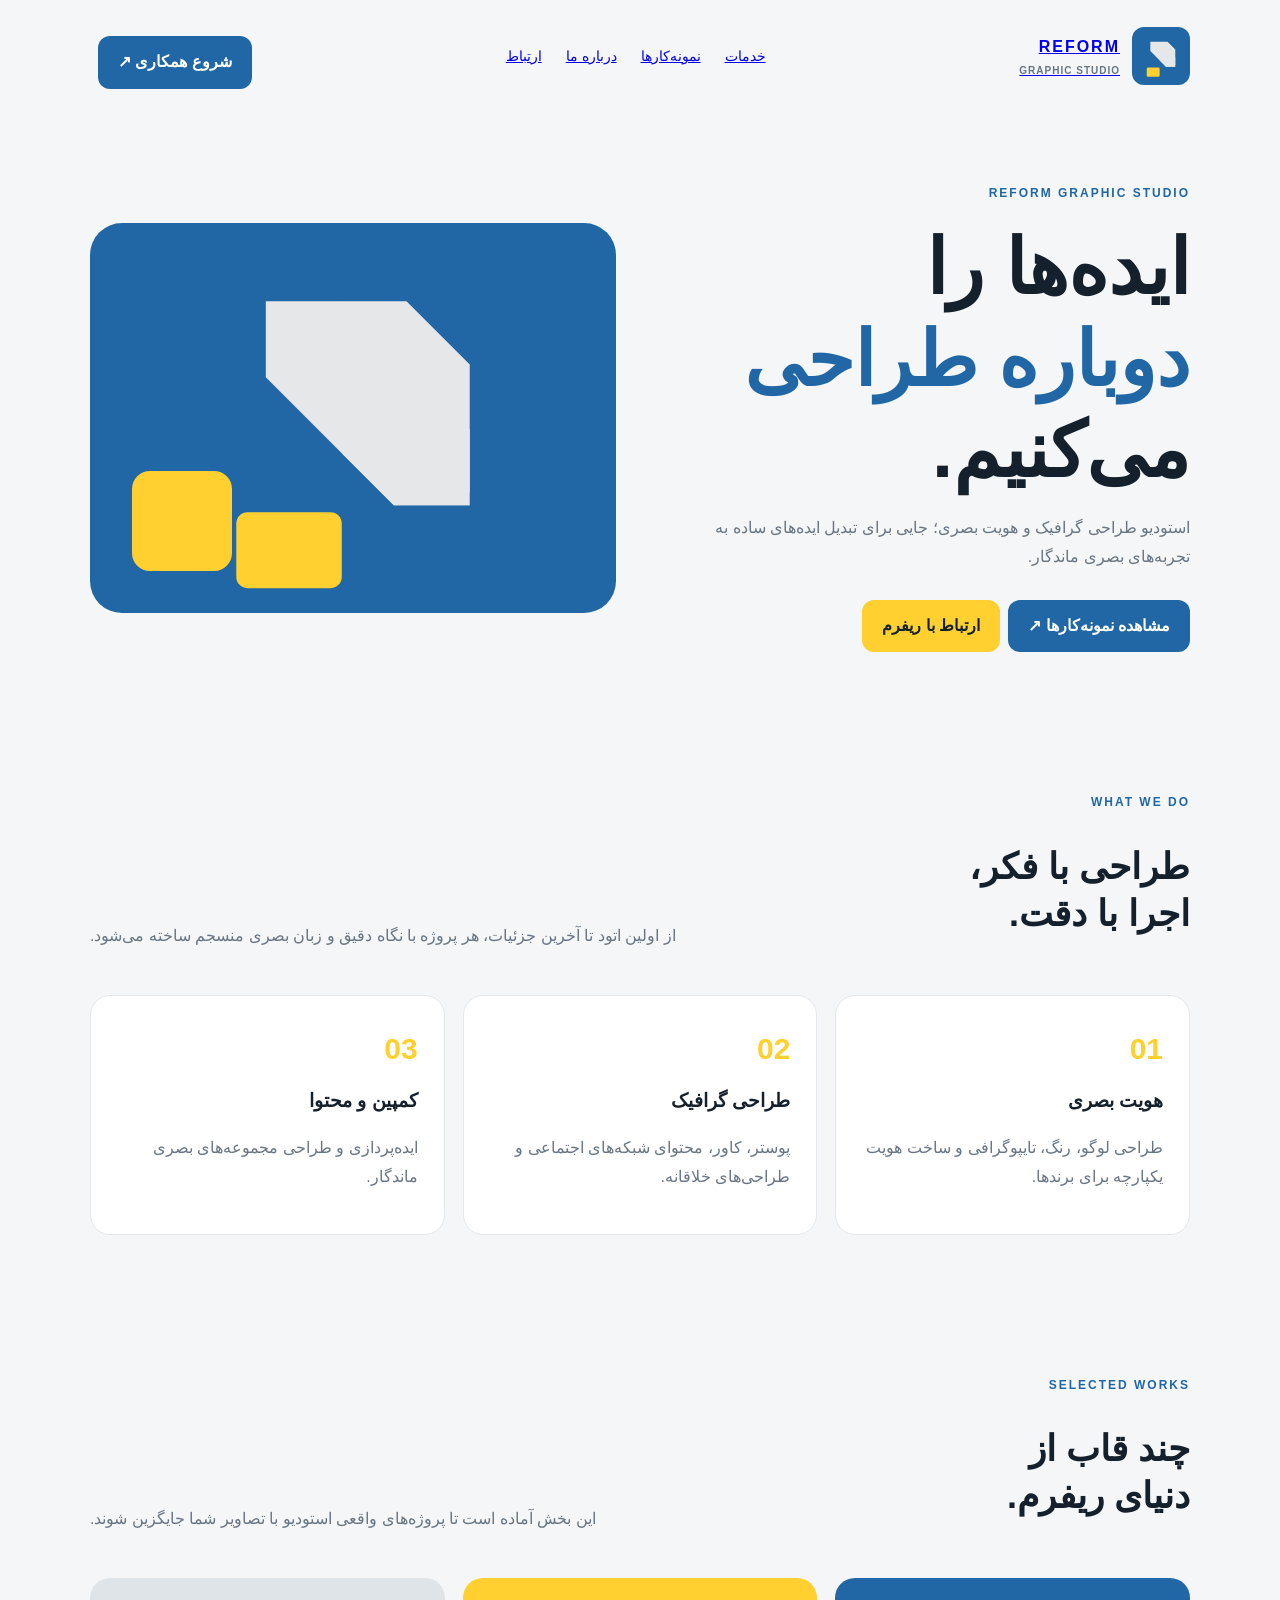
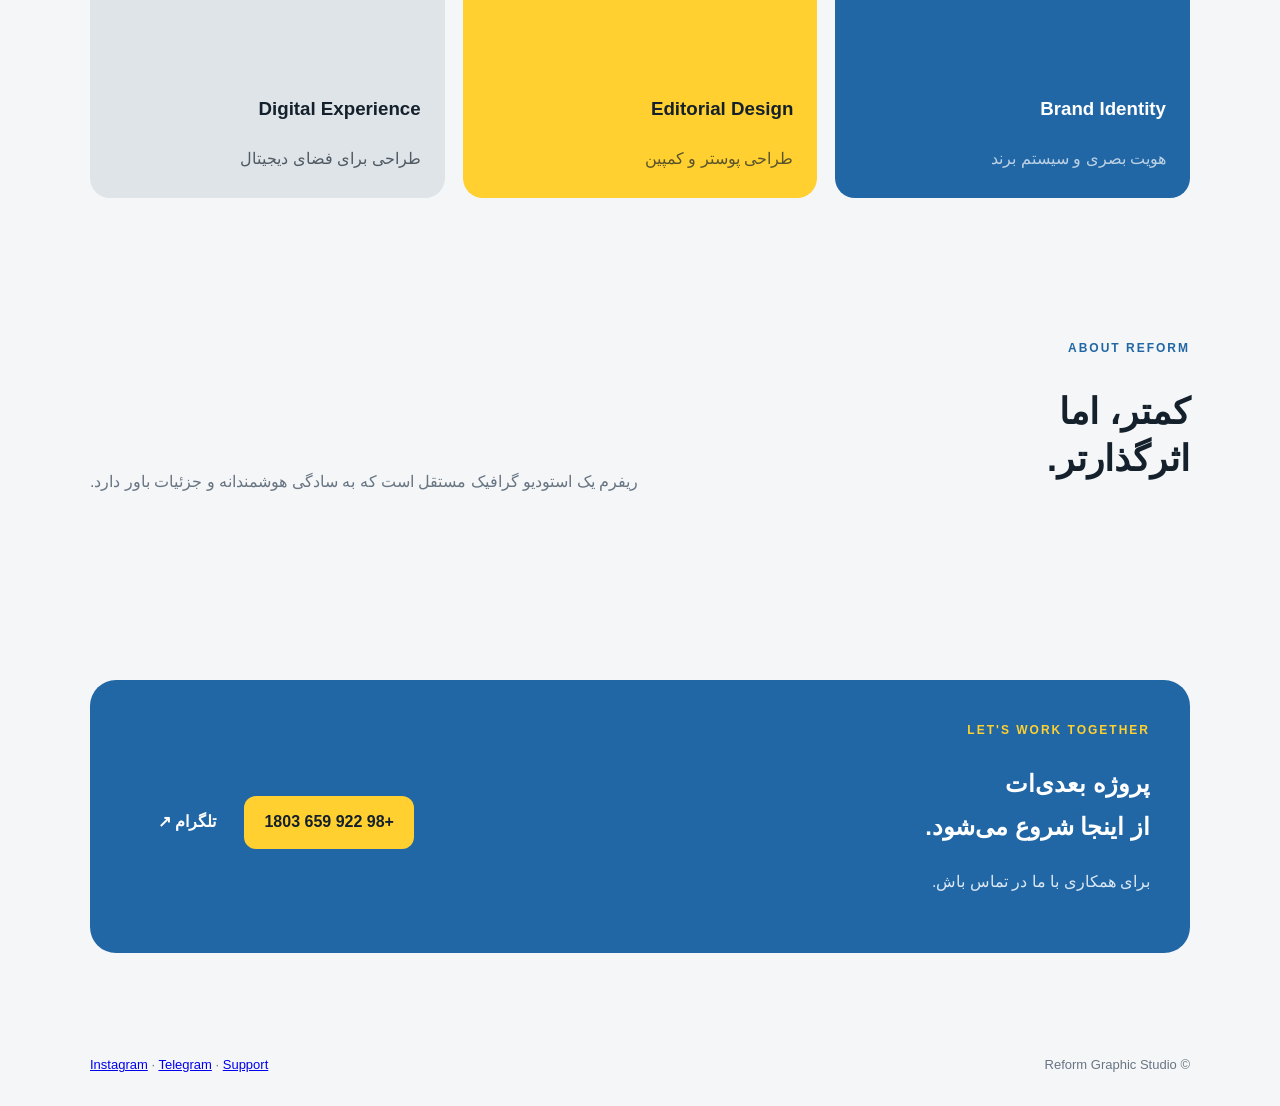
==== index.html @ 77df4b6a "Use actual Reform logo throughout site" ====
<!doctype html><html lang="fa" dir="rtl"><head><meta charset="UTF-8"><meta name="viewport" content="width=device-width,initial-scale=1"><title>Reform Graphic Studio</title><style>:root{--blue:#2167a6;--yellow:#ffd02f;--ink:#14202b;--muted:#687583;--paper:#f5f6f7}*{box-sizing:border-box}html{scroll-behavior:smooth}body{margin:0;font-family:Arial,sans-serif;background:var(--paper);color:var(--ink);line-height:1.8}.wrap{width:min(1100px,calc(100% - 32px));margin:auto}.nav{display:flex;justify-content:space-between;align-items:center;padding:24px 0}.brand{display:flex;align-items:center;gap:12px;font-weight:800;letter-spacing:2px}.brand img{width:58px;height:58px;background:var(--blue);border-radius:12px;padding:7px}.brand small{display:block;font-size:10px;color:var(--muted);letter-spacing:1px}.links{display:flex;gap:24px;color:var(--muted);font-size:14px}.hero{display:grid;grid-template-columns:1fr 1fr;gap:48px;align-items:center;padding:70px 0}.eyebrow{color:var(--blue);font-size:12px;font-weight:bold;letter-spacing:2px}.hero h1{font-size:clamp(40px,6vw,76px);line-height:1.2;margin:18px 0}.hero h1 span{color:var(--blue)}p{color:var(--muted)}.btn{display:inline-block;background:var(--blue);color:#fff;padding:12px 20px;border-radius:12px;margin:12px 0 0 8px;text-decoration:none;font-weight:bold}.btn.yellow{background:var(--yellow);color:var(--ink)}.art{min-height:390px;background:var(--blue);border-radius:32px;display:grid;place-items:center;position:relative;overflow:hidden}.art img{width:78%;max-width:360px}.square{position:absolute;bottom:42px;left:42px;width:100px;height:100px;background:var(--yellow);border-radius:18px}.section{padding:70px 0}.head{display:flex;justify-content:space-between;gap:30px;align-items:end;margin-bottom:28px}.head h2{font-size:36px;line-height:1.3}.grid{display:grid;grid-template-columns:repeat(3,1fr);gap:18px}.card{background:#fff;border:1px solid #e4e8ec;border-radius:20px;padding:26px}.number{font-size:30px;color:var(--yellow);font-weight:bold}.card h3{margin:8px 0}.work{height:220px;border-radius:20px;padding:24px;display:flex;flex-direction:column;justify-content:end;background:var(--blue);color:#fff}.work:nth-child(2){background:var(--yellow);color:var(--ink)}.work:nth-child(3){background:#dfe4e8;color:var(--ink)}.work p{margin:0;color:inherit;opacity:.7}.contact{background:var(--blue);color:#fff;border-radius:26px;padding:40px;display:flex;justify-content:space-between;gap:25px;align-items:center}.contact p{color:#dbe8f4}.contact .eyebrow{color:var(--yellow)}footer{display:flex;justify-content:space-between;padding:30px 0;color:var(--muted);font-size:13px}@media(max-width:760px){.links{display:none}.hero{grid-template-columns:1fr;padding:35px 0 55px}.art{min-height:290px}.grid{grid-template-columns:1fr}.head,.contact,footer{display:block}.contact .btn{margin-top:18px}.section{padding:45px 0}}</style></head><body><header class="wrap"><nav class="nav"><a class="brand" href="#top"><img src="logo.svg" alt="لوگوی ریفرم"><span>REFORM<small>GRAPHIC STUDIO</small></span></a><div class="links"><a href="#services">خدمات</a><a href="#work">نمونه‌کارها</a><a href="#about">درباره ما</a><a href="#contact">ارتباط</a></div><a class="btn" href="#contact">شروع همکاری ↗</a></nav></header><main id="top"><section class="wrap hero"><div><div class="eyebrow">REFORM GRAPHIC STUDIO</div><h1>ایده‌ها را<br><span>دوباره طراحی</span><br>می‌کنیم.</h1><p>استودیو طراحی گرافیک و هویت بصری؛ جایی برای تبدیل ایده‌های ساده به تجربه‌های بصری ماندگار.</p><a class="btn" href="#work">مشاهده نمونه‌کارها ↗</a><a class="btn yellow" href="#contact">ارتباط با ریفرم</a></div><div class="art"><img src="logo.svg" alt="لوگوی اصلی Reform Graphic Studio"><div class="square"></div></div></section><section class="wrap section" id="services"><div class="head"><div><div class="eyebrow">WHAT WE DO</div><h2>طراحی با فکر،<br>اجرا با دقت.</h2></div><p>از اولین اتود تا آخرین جزئیات، هر پروژه با نگاه دقیق و زبان بصری منسجم ساخته می‌شود.</p></div><div class="grid"><article class="card"><div class="number">01</div><h3>هویت بصری</h3><p>طراحی لوگو، رنگ، تایپوگرافی و ساخت هویت یکپارچه برای برندها.</p></article><article class="card"><div class="number">02</div><h3>طراحی گرافیک</h3><p>پوستر، کاور، محتوای شبکه‌های اجتماعی و طراحی‌های خلاقانه.</p></article><article class="card"><div class="number">03</div><h3>کمپین و محتوا</h3><p>ایده‌پردازی و طراحی مجموعه‌های بصری ماندگار.</p></article></div></section><section class="wrap section" id="work"><div class="head"><div><div class="eyebrow">SELECTED WORKS</div><h2>چند قاب از<br>دنیای ریفرم.</h2></div><p>این بخش آماده است تا پروژه‌های واقعی استودیو با تصاویر شما جایگزین شوند.</p></div><div class="grid"><article class="work"><h3>Brand Identity</h3><p>هویت بصری و سیستم برند</p></article><article class="work"><h3>Editorial Design</h3><p>طراحی پوستر و کمپین</p></article><article class="work"><h3>Digital Experience</h3><p>طراحی برای فضای دیجیتال</p></article></div></section><section class="wrap section" id="about"><div class="head"><div><div class="eyebrow">ABOUT REFORM</div><h2>کمتر، اما<br>اثرگذارتر.</h2></div><p>ریفرم یک استودیو گرافیک مستقل است که به سادگی هوشمندانه و جزئیات باور دارد.</p></div></section><section class="wrap section" id="contact"><div class="contact"><div><div class="eyebrow">LET'S WORK TOGETHER</div><h2>پروژه بعدی‌ات<br>از اینجا شروع می‌شود.</h2><p>برای همکاری با ما در تماس باش.</p></div><div><a class="btn yellow" href="tel:+989226591803">+98 922 659 1803</a><a class="btn" href="https://t.me/reformgraphic">تلگرام ↗</a></div></div></section></main><footer class="wrap"><span>© Reform Graphic Studio</span><span><a href="https://instagram.com/reformgraphic">Instagram</a> · <a href="https://t.me/reformgraphic">Telegram</a> · <a href="https://t.me/reformgraphic1">Support</a></span></footer></body></html>
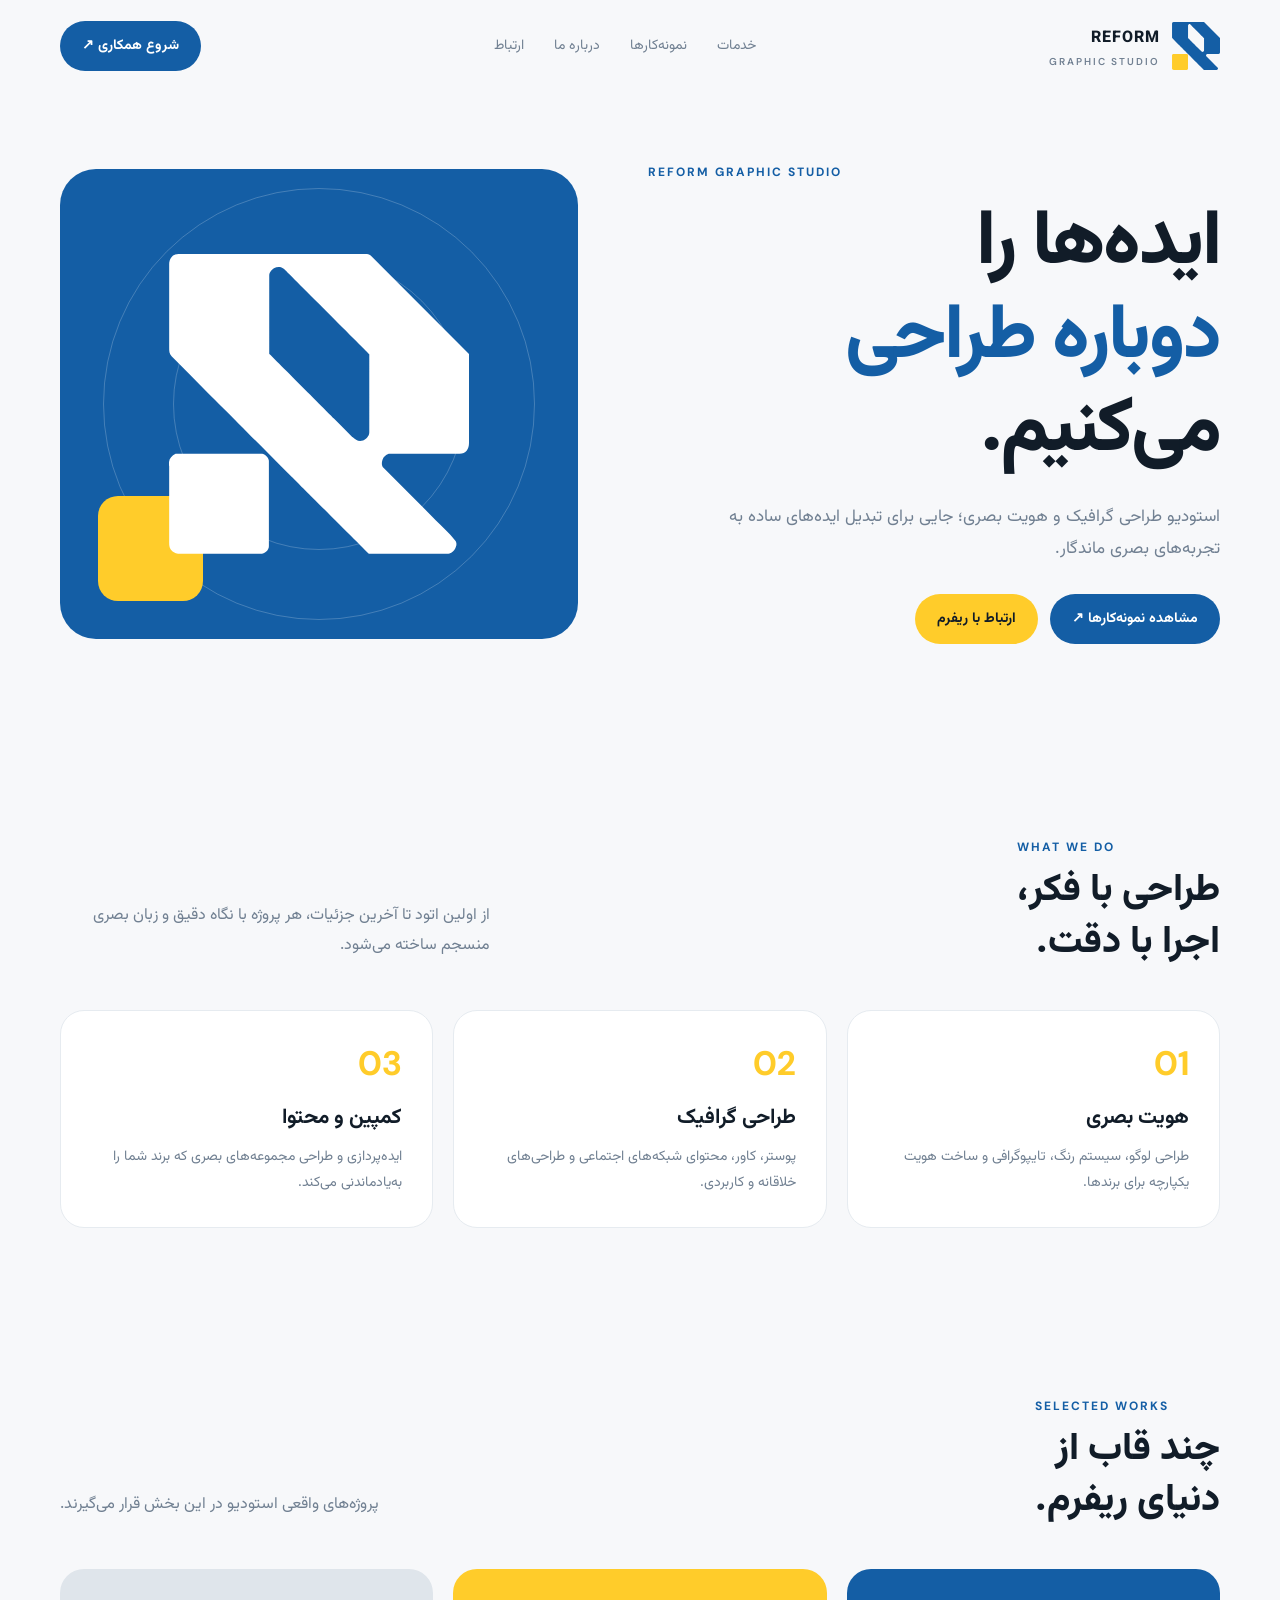
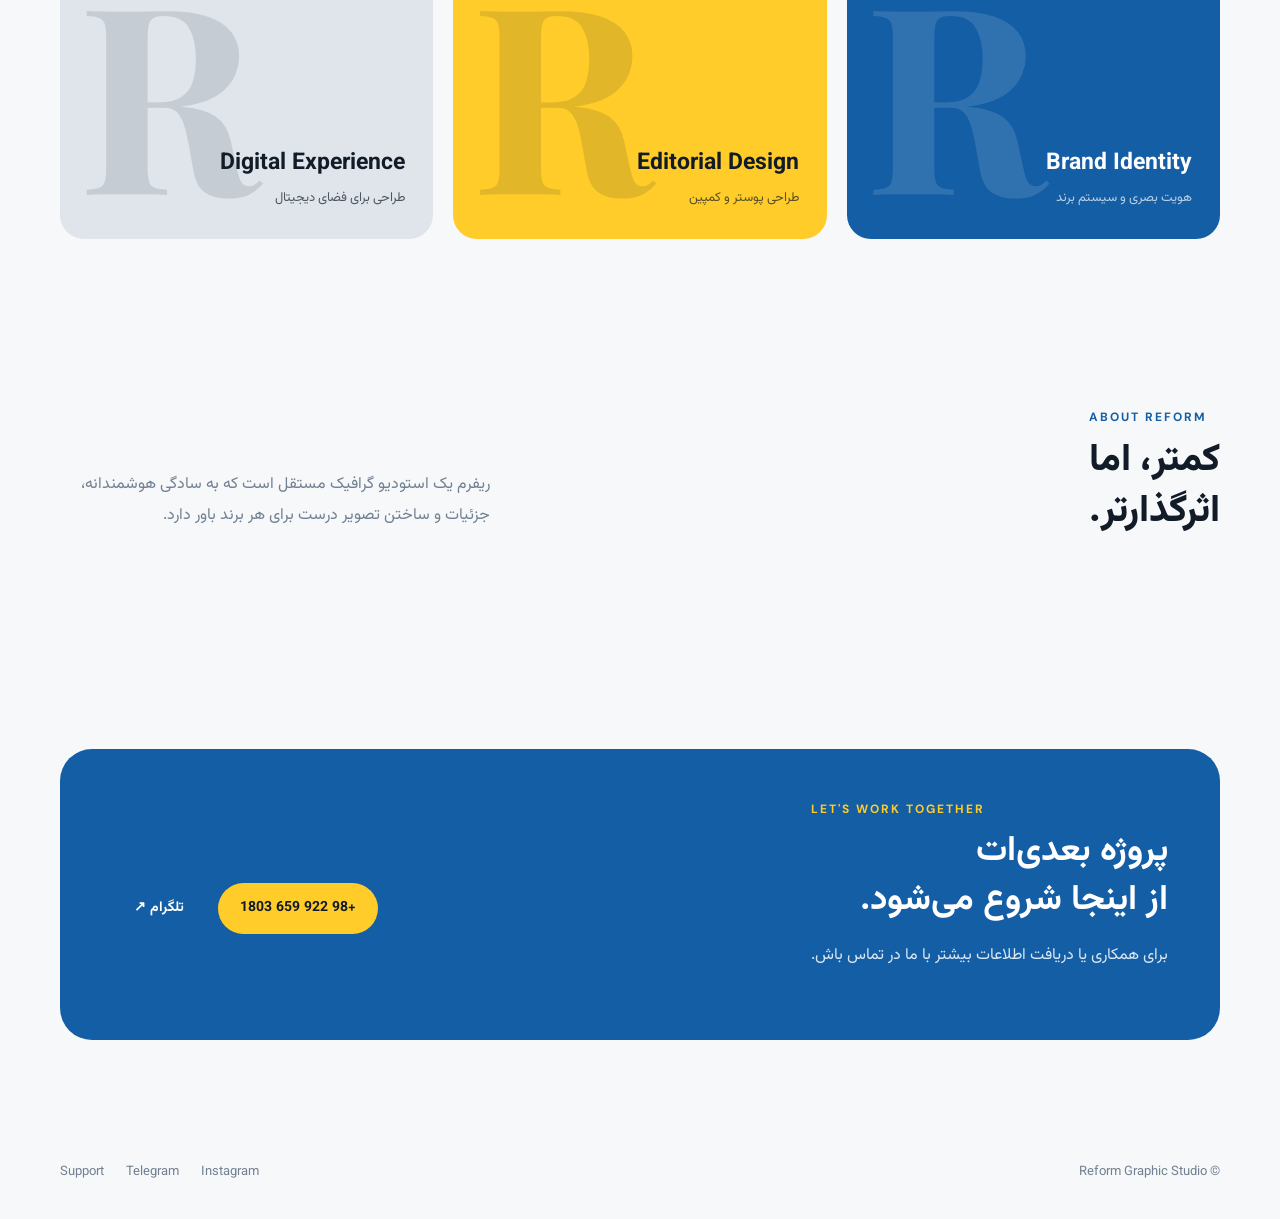
==== commit b7d47d89: "Refine Reform website design and typography" ====
--- a/index.html
+++ b/index.html
@@ -1 +1 @@
-<!doctype html><html lang="fa" dir="rtl"><head><meta charset="UTF-8"><meta name="viewport" content="width=device-width,initial-scale=1"><title>Reform Graphic Studio</title><style>:root{--blue:#2167a6;--yellow:#ffd02f;--ink:#14202b;--muted:#687583;--paper:#f5f6f7}*{box-sizing:border-box}html{scroll-behavior:smooth}body{margin:0;font-family:Arial,sans-serif;background:var(--paper);color:var(--ink);line-height:1.8}.wrap{width:min(1100px,calc(100% - 32px));margin:auto}.nav{display:flex;justify-content:space-between;align-items:center;padding:24px 0}.brand{display:flex;align-items:center;gap:12px;font-weight:800;letter-spacing:2px}.brand img{width:58px;height:58px;background:var(--blue);border-radius:12px;padding:7px}.brand small{display:block;font-size:10px;color:var(--muted);letter-spacing:1px}.links{display:flex;gap:24px;color:var(--muted);font-size:14px}.hero{display:grid;grid-template-columns:1fr 1fr;gap:48px;align-items:center;padding:70px 0}.eyebrow{color:var(--blue);font-size:12px;font-weight:bold;letter-spacing:2px}.hero h1{font-size:clamp(40px,6vw,76px);line-height:1.2;margin:18px 0}.hero h1 span{color:var(--blue)}p{color:var(--muted)}.btn{display:inline-block;background:var(--blue);color:#fff;padding:12px 20px;border-radius:12px;margin:12px 0 0 8px;text-decoration:none;font-weight:bold}.btn.yellow{background:var(--yellow);color:var(--ink)}.art{min-height:390px;background:var(--blue);border-radius:32px;display:grid;place-items:center;position:relative;overflow:hidden}.art img{width:78%;max-width:360px}.square{position:absolute;bottom:42px;left:42px;width:100px;height:100px;background:var(--yellow);border-radius:18px}.section{padding:70px 0}.head{display:flex;justify-content:space-between;gap:30px;align-items:end;margin-bottom:28px}.head h2{font-size:36px;line-height:1.3}.grid{display:grid;grid-template-columns:repeat(3,1fr);gap:18px}.card{background:#fff;border:1px solid #e4e8ec;border-radius:20px;padding:26px}.number{font-size:30px;color:var(--yellow);font-weight:bold}.card h3{margin:8px 0}.work{height:220px;border-radius:20px;padding:24px;display:flex;flex-direction:column;justify-content:end;background:var(--blue);color:#fff}.work:nth-child(2){background:var(--yellow);color:var(--ink)}.work:nth-child(3){background:#dfe4e8;color:var(--ink)}.work p{margin:0;color:inherit;opacity:.7}.contact{background:var(--blue);color:#fff;border-radius:26px;padding:40px;display:flex;justify-content:space-between;gap:25px;align-items:center}.contact p{color:#dbe8f4}.contact .eyebrow{color:var(--yellow)}footer{display:flex;justify-content:space-between;padding:30px 0;color:var(--muted);font-size:13px}@media(max-width:760px){.links{display:none}.hero{grid-template-columns:1fr;padding:35px 0 55px}.art{min-height:290px}.grid{grid-template-columns:1fr}.head,.contact,footer{display:block}.contact .btn{margin-top:18px}.section{padding:45px 0}}</style></head><body><header class="wrap"><nav class="nav"><a class="brand" href="#top"><img src="logo.svg" alt="لوگوی ریفرم"><span>REFORM<small>GRAPHIC STUDIO</small></span></a><div class="links"><a href="#services">خدمات</a><a href="#work">نمونه‌کارها</a><a href="#about">درباره ما</a><a href="#contact">ارتباط</a></div><a class="btn" href="#contact">شروع همکاری ↗</a></nav></header><main id="top"><section class="wrap hero"><div><div class="eyebrow">REFORM GRAPHIC STUDIO</div><h1>ایده‌ها را<br><span>دوباره طراحی</span><br>می‌کنیم.</h1><p>استودیو طراحی گرافیک و هویت بصری؛ جایی برای تبدیل ایده‌های ساده به تجربه‌های بصری ماندگار.</p><a class="btn" href="#work">مشاهده نمونه‌کارها ↗</a><a class="btn yellow" href="#contact">ارتباط با ریفرم</a></div><div class="art"><img src="logo.svg" alt="لوگوی اصلی Reform Graphic Studio"><div class="square"></div></div></section><section class="wrap section" id="services"><div class="head"><div><div class="eyebrow">WHAT WE DO</div><h2>طراحی با فکر،<br>اجرا با دقت.</h2></div><p>از اولین اتود تا آخرین جزئیات، هر پروژه با نگاه دقیق و زبان بصری منسجم ساخته می‌شود.</p></div><div class="grid"><article class="card"><div class="number">01</div><h3>هویت بصری</h3><p>طراحی لوگو، رنگ، تایپوگرافی و ساخت هویت یکپارچه برای برندها.</p></article><article class="card"><div class="number">02</div><h3>طراحی گرافیک</h3><p>پوستر، کاور، محتوای شبکه‌های اجتماعی و طراحی‌های خلاقانه.</p></article><article class="card"><div class="number">03</div><h3>کمپین و محتوا</h3><p>ایده‌پردازی و طراحی مجموعه‌های بصری ماندگار.</p></article></div></section><section class="wrap section" id="work"><div class="head"><div><div class="eyebrow">SELECTED WORKS</div><h2>چند قاب از<br>دنیای ریفرم.</h2></div><p>این بخش آماده است تا پروژه‌های واقعی استودیو با تصاویر شما جایگزین شوند.</p></div><div class="grid"><article class="work"><h3>Brand Identity</h3><p>هویت بصری و سیستم برند</p></article><article class="work"><h3>Editorial Design</h3><p>طراحی پوستر و کمپین</p></article><article class="work"><h3>Digital Experience</h3><p>طراحی برای فضای دیجیتال</p></article></div></section><section class="wrap section" id="about"><div class="head"><div><div class="eyebrow">ABOUT REFORM</div><h2>کمتر، اما<br>اثرگذارتر.</h2></div><p>ریفرم یک استودیو گرافیک مستقل است که به سادگی هوشمندانه و جزئیات باور دارد.</p></div></section><section class="wrap section" id="contact"><div class="contact"><div><div class="eyebrow">LET'S WORK TOGETHER</div><h2>پروژه بعدی‌ات<br>از اینجا شروع می‌شود.</h2><p>برای همکاری با ما در تماس باش.</p></div><div><a class="btn yellow" href="tel:+989226591803">+98 922 659 1803</a><a class="btn" href="https://t.me/reformgraphic">تلگرام ↗</a></div></div></section></main><footer class="wrap"><span>© Reform Graphic Studio</span><span><a href="https://instagram.com/reformgraphic">Instagram</a> · <a href="https://t.me/reformgraphic">Telegram</a> · <a href="https://t.me/reformgraphic1">Support</a></span></footer></body></html>+<!doctype html><html lang="fa" dir="rtl"><head><meta charset="UTF-8"><meta name="viewport" content="width=device-width,initial-scale=1"><title>Reform Graphic Studio</title><meta name="description" content="Reform Graphic Studio — استودیو طراحی گرافیک و هویت بصری"><link rel="preconnect" href="https://fonts.googleapis.com"><link rel="preconnect" href="https://fonts.gstatic.com" crossorigin><link href="https://fonts.googleapis.com/css2?family=DM+Sans:wght@400;500;600;700&family=Playfair+Display:wght@500;600;700&family=Vazirmatn:wght@400;500;600;700;800&display=swap" rel="stylesheet"><style>:root{--blue:#145ea5;--yellow:#ffcc2a;--ink:#111c28;--muted:#718092;--paper:#f7f8fa;--line:#e6ebf0;--white:#fff}*{box-sizing:border-box}html{scroll-behavior:smooth}body{margin:0;background:var(--paper);color:var(--ink);font-family:Vazirmatn,Arial,sans-serif;line-height:1.9}a{text-decoration:none;color:inherit}.wrap{width:min(1160px,calc(100% - 40px));margin:auto}.nav{height:92px;display:flex;align-items:center;justify-content:space-between;gap:24px}.brand{display:flex;align-items:center;gap:12px;font-weight:800;letter-spacing:1px}.brand img{width:48px;height:48px}.brand small{display:block;font:600 10px 'DM Sans';letter-spacing:2px;color:var(--muted);direction:ltr}.links{display:flex;gap:30px;color:var(--muted);font-size:14px}.links a{transition:.2s}.links a:hover{color:var(--blue)}.btn{display:inline-flex;align-items:center;justify-content:center;gap:8px;background:var(--blue);color:#fff;border-radius:999px;padding:12px 22px;font-size:14px;font-weight:700;transition:transform .2s,box-shadow .2s}.btn:hover{transform:translateY(-3px);box-shadow:0 10px 25px #145ea526}.btn.yellow{background:var(--yellow);color:var(--ink)}.hero{display:grid;grid-template-columns:1.05fr .95fr;gap:70px;align-items:center;padding:72px 0 110px}.eyebrow{font:700 12px 'DM Sans';letter-spacing:2px;color:var(--blue);direction:ltr}.hero h1{font-size:clamp(42px,6vw,78px);line-height:1.22;letter-spacing:-2px;margin:18px 0 22px;font-weight:800}.hero h1 span{color:var(--blue)}.hero p{font-size:17px;color:var(--muted);max-width:510px}.actions{display:flex;gap:12px;flex-wrap:wrap;margin-top:28px}.art{min-height:470px;background:var(--blue);border-radius:36px;position:relative;display:grid;place-items:center;overflow:hidden}.art:before,.art:after{content:"";position:absolute;border:1px solid #ffffff35;border-radius:50%;width:430px;height:430px}.art:after{width:290px;height:290px}.art img{width:65%;max-width:300px;z-index:1;filter:brightness(0) invert(1)}.square{position:absolute;bottom:38px;left:38px;width:105px;height:105px;background:var(--yellow);border-radius:20px}.section{padding:85px 0}.head{display:flex;align-items:end;justify-content:space-between;gap:35px;margin-bottom:32px}.head h2{font-size:38px;line-height:1.35;margin:10px 0;font-weight:800}.head p{color:var(--muted);max-width:430px}.grid{display:grid;grid-template-columns:repeat(3,1fr);gap:20px}.card{background:var(--white);border:1px solid var(--line);border-radius:24px;padding:30px;transition:transform .2s,box-shadow .2s}.card:hover{transform:translateY(-5px);box-shadow:0 16px 35px #14202b0c}.number{font:700 34px 'DM Sans';color:var(--yellow)}.card h3{font-size:21px;margin:12px 0 6px}.card p{font-size:14px;color:var(--muted);margin:0}.work{height:270px;border-radius:24px;padding:28px;display:flex;flex-direction:column;justify-content:end;position:relative;overflow:hidden;background:var(--blue);color:#fff}.work:before{content:"R";position:absolute;top:-55px;left:18px;font:700 260px 'Playfair Display';opacity:.12}.work:nth-child(2){background:var(--yellow);color:var(--ink)}.work:nth-child(3){background:#dfe5eb;color:var(--ink)}.work h3,.work p{position:relative;margin:0}.work h3{font-size:23px}.work p{font-size:13px;opacity:.7}.contact{background:var(--blue);color:#fff;border-radius:32px;padding:52px;display:flex;align-items:center;justify-content:space-between;gap:30px}.contact h2{font-size:35px;line-height:1.4;margin:10px 0}.contact p{color:#dbe8f4}.contact .eyebrow{color:var(--yellow)}footer{padding:35px 0;display:flex;justify-content:space-between;gap:20px;color:var(--muted);font-size:13px}.social{display:flex;gap:22px} @media(max-width:800px){.wrap{width:calc(100% - 28px)}.nav{height:76px}.links{display:none}.hero{grid-template-columns:1fr;padding:40px 0 65px;gap:30px}.hero h1{letter-spacing:-1px}.art{min-height:310px}.head,.contact,footer{display:block}.head p{margin-top:18px}.grid{grid-template-columns:1fr}.section{padding:55px 0}.contact{padding:30px}.contact .actions{margin-top:24px}.social{margin-top:16px}}@media(prefers-reduced-motion:reduce){*{scroll-behavior:auto!important;transition:none!important}}</style></head><body><header class="wrap"><nav class="nav"><a class="brand" href="#top"><img src="logo.svg" alt="لوگوی ریفرم"><span>REFORM<small>GRAPHIC STUDIO</small></span></a><div class="links"><a href="#services">خدمات</a><a href="#work">نمونه‌کارها</a><a href="#about">درباره ما</a><a href="#contact">ارتباط</a></div><a class="btn" href="#contact">شروع همکاری ↗</a></nav></header><main id="top"><section class="wrap hero"><div><div class="eyebrow">REFORM GRAPHIC STUDIO</div><h1>ایده‌ها را<br><span>دوباره طراحی</span><br>می‌کنیم.</h1><p>استودیو طراحی گرافیک و هویت بصری؛ جایی برای تبدیل ایده‌های ساده به تجربه‌های بصری ماندگار.</p><div class="actions"><a class="btn" href="#work">مشاهده نمونه‌کارها ↗</a><a class="btn yellow" href="#contact">ارتباط با ریفرم</a></div></div><div class="art"><img src="logo.svg" alt="لوگوی اصلی ریفرم"><div class="square"></div></div></section><section class="wrap section" id="services"><div class="head"><div><div class="eyebrow">WHAT WE DO</div><h2>طراحی با فکر،<br>اجرا با دقت.</h2></div><p>از اولین اتود تا آخرین جزئیات، هر پروژه با نگاه دقیق و زبان بصری منسجم ساخته می‌شود.</p></div><div class="grid"><article class="card"><div class="number">01</div><h3>هویت بصری</h3><p>طراحی لوگو، سیستم رنگ، تایپوگرافی و ساخت هویت یکپارچه برای برندها.</p></article><article class="card"><div class="number">02</div><h3>طراحی گرافیک</h3><p>پوستر، کاور، محتوای شبکه‌های اجتماعی و طراحی‌های خلاقانه و کاربردی.</p></article><article class="card"><div class="number">03</div><h3>کمپین و محتوا</h3><p>ایده‌پردازی و طراحی مجموعه‌های بصری که برند شما را به‌یادماندنی می‌کند.</p></article></div></section><section class="wrap section" id="work"><div class="head"><div><div class="eyebrow">SELECTED WORKS</div><h2>چند قاب از<br>دنیای ریفرم.</h2></div><p>پروژه‌های واقعی استودیو در این بخش قرار می‌گیرند.</p></div><div class="grid"><article class="work"><h3>Brand Identity</h3><p>هویت بصری و سیستم برند</p></article><article class="work"><h3>Editorial Design</h3><p>طراحی پوستر و کمپین</p></article><article class="work"><h3>Digital Experience</h3><p>طراحی برای فضای دیجیتال</p></article></div></section><section class="wrap section" id="about"><div class="head"><div><div class="eyebrow">ABOUT REFORM</div><h2>کمتر، اما<br>اثرگذارتر.</h2></div><p>ریفرم یک استودیو گرافیک مستقل است که به سادگی هوشمندانه، جزئیات و ساختن تصویر درست برای هر برند باور دارد.</p></div></section><section class="wrap section" id="contact"><div class="contact"><div><div class="eyebrow">LET'S WORK TOGETHER</div><h2>پروژه بعدی‌ات<br>از اینجا شروع می‌شود.</h2><p>برای همکاری یا دریافت اطلاعات بیشتر با ما در تماس باش.</p></div><div class="actions"><a class="btn yellow" href="tel:+989226591803">+98 922 659 1803</a><a class="btn" href="https://t.me/reformgraphic" target="_blank" rel="noreferrer">تلگرام ↗</a></div></div></section></main><footer class="wrap"><span>© Reform Graphic Studio</span><div class="social"><a href="https://instagram.com/reformgraphic" target="_blank" rel="noreferrer">Instagram</a><a href="https://t.me/reformgraphic" target="_blank" rel="noreferrer">Telegram</a><a href="https://t.me/reformgraphic1" target="_blank" rel="noreferrer">Support</a></div></footer></body></html>
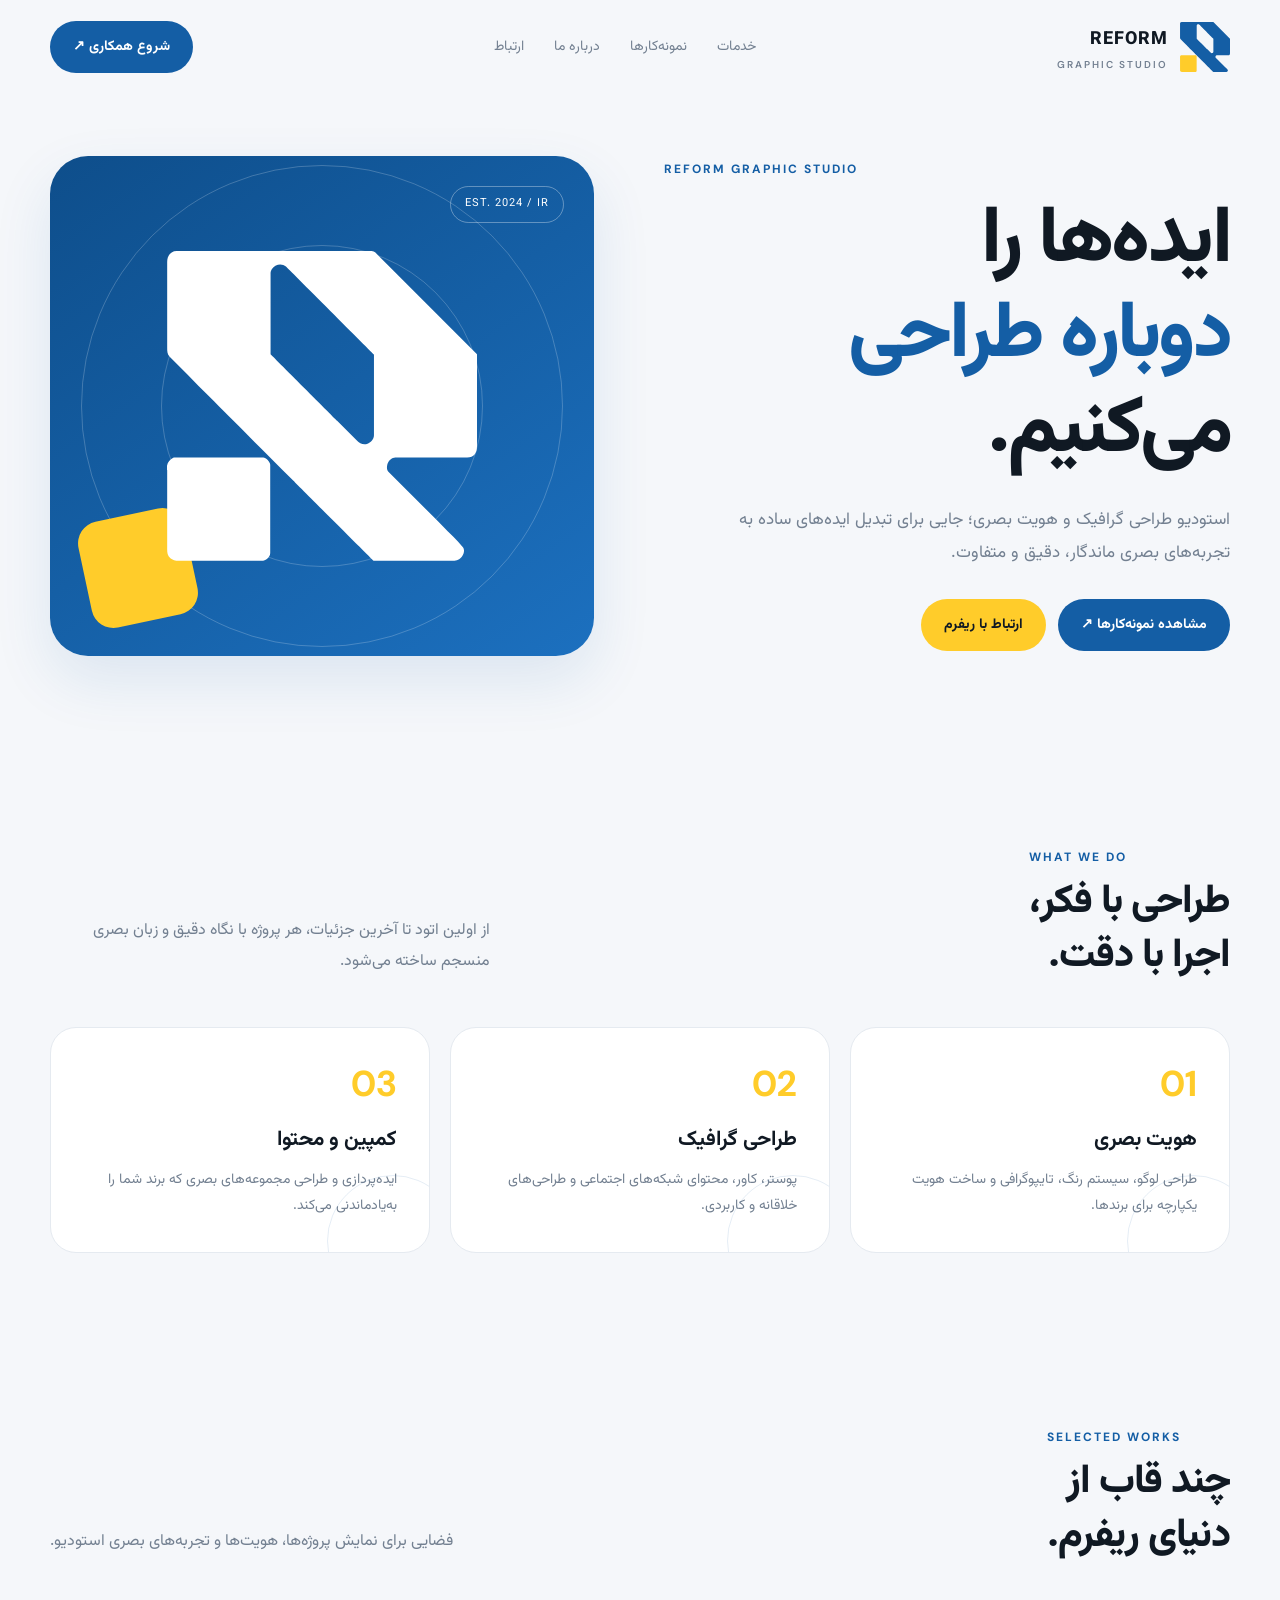
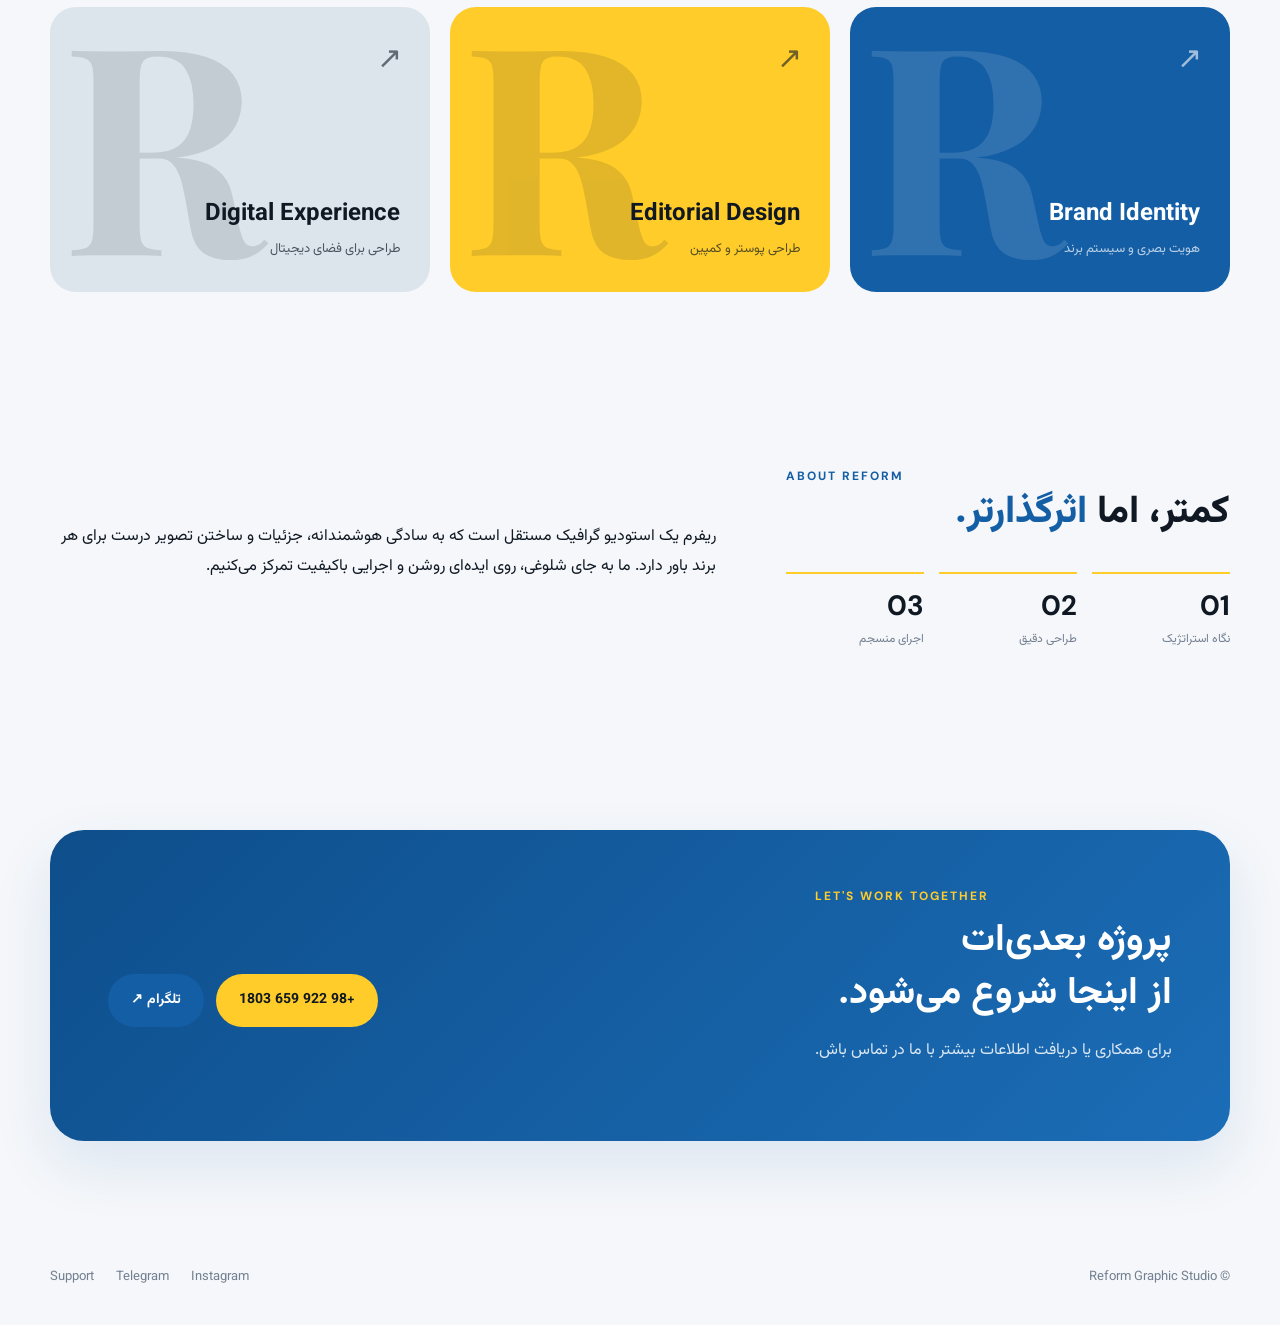
==== commit bf6c9ff0: "Transform Reform into a premium one-page landing page" ====
--- a/index.html
+++ b/index.html
@@ -1 +1 @@
-<!doctype html><html lang="fa" dir="rtl"><head><meta charset="UTF-8"><meta name="viewport" content="width=device-width,initial-scale=1"><title>Reform Graphic Studio</title><meta name="description" content="Reform Graphic Studio — استودیو طراحی گرافیک و هویت بصری"><link rel="preconnect" href="https://fonts.googleapis.com"><link rel="preconnect" href="https://fonts.gstatic.com" crossorigin><link href="https://fonts.googleapis.com/css2?family=DM+Sans:wght@400;500;600;700&family=Playfair+Display:wght@500;600;700&family=Vazirmatn:wght@400;500;600;700;800&display=swap" rel="stylesheet"><style>:root{--blue:#145ea5;--yellow:#ffcc2a;--ink:#111c28;--muted:#718092;--paper:#f7f8fa;--line:#e6ebf0;--white:#fff}*{box-sizing:border-box}html{scroll-behavior:smooth}body{margin:0;background:var(--paper);color:var(--ink);font-family:Vazirmatn,Arial,sans-serif;line-height:1.9}a{text-decoration:none;color:inherit}.wrap{width:min(1160px,calc(100% - 40px));margin:auto}.nav{height:92px;display:flex;align-items:center;justify-content:space-between;gap:24px}.brand{display:flex;align-items:center;gap:12px;font-weight:800;letter-spacing:1px}.brand img{width:48px;height:48px}.brand small{display:block;font:600 10px 'DM Sans';letter-spacing:2px;color:var(--muted);direction:ltr}.links{display:flex;gap:30px;color:var(--muted);font-size:14px}.links a{transition:.2s}.links a:hover{color:var(--blue)}.btn{display:inline-flex;align-items:center;justify-content:center;gap:8px;background:var(--blue);color:#fff;border-radius:999px;padding:12px 22px;font-size:14px;font-weight:700;transition:transform .2s,box-shadow .2s}.btn:hover{transform:translateY(-3px);box-shadow:0 10px 25px #145ea526}.btn.yellow{background:var(--yellow);color:var(--ink)}.hero{display:grid;grid-template-columns:1.05fr .95fr;gap:70px;align-items:center;padding:72px 0 110px}.eyebrow{font:700 12px 'DM Sans';letter-spacing:2px;color:var(--blue);direction:ltr}.hero h1{font-size:clamp(42px,6vw,78px);line-height:1.22;letter-spacing:-2px;margin:18px 0 22px;font-weight:800}.hero h1 span{color:var(--blue)}.hero p{font-size:17px;color:var(--muted);max-width:510px}.actions{display:flex;gap:12px;flex-wrap:wrap;margin-top:28px}.art{min-height:470px;background:var(--blue);border-radius:36px;position:relative;display:grid;place-items:center;overflow:hidden}.art:before,.art:after{content:"";position:absolute;border:1px solid #ffffff35;border-radius:50%;width:430px;height:430px}.art:after{width:290px;height:290px}.art img{width:65%;max-width:300px;z-index:1;filter:brightness(0) invert(1)}.square{position:absolute;bottom:38px;left:38px;width:105px;height:105px;background:var(--yellow);border-radius:20px}.section{padding:85px 0}.head{display:flex;align-items:end;justify-content:space-between;gap:35px;margin-bottom:32px}.head h2{font-size:38px;line-height:1.35;margin:10px 0;font-weight:800}.head p{color:var(--muted);max-width:430px}.grid{display:grid;grid-template-columns:repeat(3,1fr);gap:20px}.card{background:var(--white);border:1px solid var(--line);border-radius:24px;padding:30px;transition:transform .2s,box-shadow .2s}.card:hover{transform:translateY(-5px);box-shadow:0 16px 35px #14202b0c}.number{font:700 34px 'DM Sans';color:var(--yellow)}.card h3{font-size:21px;margin:12px 0 6px}.card p{font-size:14px;color:var(--muted);margin:0}.work{height:270px;border-radius:24px;padding:28px;display:flex;flex-direction:column;justify-content:end;position:relative;overflow:hidden;background:var(--blue);color:#fff}.work:before{content:"R";position:absolute;top:-55px;left:18px;font:700 260px 'Playfair Display';opacity:.12}.work:nth-child(2){background:var(--yellow);color:var(--ink)}.work:nth-child(3){background:#dfe5eb;color:var(--ink)}.work h3,.work p{position:relative;margin:0}.work h3{font-size:23px}.work p{font-size:13px;opacity:.7}.contact{background:var(--blue);color:#fff;border-radius:32px;padding:52px;display:flex;align-items:center;justify-content:space-between;gap:30px}.contact h2{font-size:35px;line-height:1.4;margin:10px 0}.contact p{color:#dbe8f4}.contact .eyebrow{color:var(--yellow)}footer{padding:35px 0;display:flex;justify-content:space-between;gap:20px;color:var(--muted);font-size:13px}.social{display:flex;gap:22px} @media(max-width:800px){.wrap{width:calc(100% - 28px)}.nav{height:76px}.links{display:none}.hero{grid-template-columns:1fr;padding:40px 0 65px;gap:30px}.hero h1{letter-spacing:-1px}.art{min-height:310px}.head,.contact,footer{display:block}.head p{margin-top:18px}.grid{grid-template-columns:1fr}.section{padding:55px 0}.contact{padding:30px}.contact .actions{margin-top:24px}.social{margin-top:16px}}@media(prefers-reduced-motion:reduce){*{scroll-behavior:auto!important;transition:none!important}}</style></head><body><header class="wrap"><nav class="nav"><a class="brand" href="#top"><img src="logo.svg" alt="لوگوی ریفرم"><span>REFORM<small>GRAPHIC STUDIO</small></span></a><div class="links"><a href="#services">خدمات</a><a href="#work">نمونه‌کارها</a><a href="#about">درباره ما</a><a href="#contact">ارتباط</a></div><a class="btn" href="#contact">شروع همکاری ↗</a></nav></header><main id="top"><section class="wrap hero"><div><div class="eyebrow">REFORM GRAPHIC STUDIO</div><h1>ایده‌ها را<br><span>دوباره طراحی</span><br>می‌کنیم.</h1><p>استودیو طراحی گرافیک و هویت بصری؛ جایی برای تبدیل ایده‌های ساده به تجربه‌های بصری ماندگار.</p><div class="actions"><a class="btn" href="#work">مشاهده نمونه‌کارها ↗</a><a class="btn yellow" href="#contact">ارتباط با ریفرم</a></div></div><div class="art"><img src="logo.svg" alt="لوگوی اصلی ریفرم"><div class="square"></div></div></section><section class="wrap section" id="services"><div class="head"><div><div class="eyebrow">WHAT WE DO</div><h2>طراحی با فکر،<br>اجرا با دقت.</h2></div><p>از اولین اتود تا آخرین جزئیات، هر پروژه با نگاه دقیق و زبان بصری منسجم ساخته می‌شود.</p></div><div class="grid"><article class="card"><div class="number">01</div><h3>هویت بصری</h3><p>طراحی لوگو، سیستم رنگ، تایپوگرافی و ساخت هویت یکپارچه برای برندها.</p></article><article class="card"><div class="number">02</div><h3>طراحی گرافیک</h3><p>پوستر، کاور، محتوای شبکه‌های اجتماعی و طراحی‌های خلاقانه و کاربردی.</p></article><article class="card"><div class="number">03</div><h3>کمپین و محتوا</h3><p>ایده‌پردازی و طراحی مجموعه‌های بصری که برند شما را به‌یادماندنی می‌کند.</p></article></div></section><section class="wrap section" id="work"><div class="head"><div><div class="eyebrow">SELECTED WORKS</div><h2>چند قاب از<br>دنیای ریفرم.</h2></div><p>پروژه‌های واقعی استودیو در این بخش قرار می‌گیرند.</p></div><div class="grid"><article class="work"><h3>Brand Identity</h3><p>هویت بصری و سیستم برند</p></article><article class="work"><h3>Editorial Design</h3><p>طراحی پوستر و کمپین</p></article><article class="work"><h3>Digital Experience</h3><p>طراحی برای فضای دیجیتال</p></article></div></section><section class="wrap section" id="about"><div class="head"><div><div class="eyebrow">ABOUT REFORM</div><h2>کمتر، اما<br>اثرگذارتر.</h2></div><p>ریفرم یک استودیو گرافیک مستقل است که به سادگی هوشمندانه، جزئیات و ساختن تصویر درست برای هر برند باور دارد.</p></div></section><section class="wrap section" id="contact"><div class="contact"><div><div class="eyebrow">LET'S WORK TOGETHER</div><h2>پروژه بعدی‌ات<br>از اینجا شروع می‌شود.</h2><p>برای همکاری یا دریافت اطلاعات بیشتر با ما در تماس باش.</p></div><div class="actions"><a class="btn yellow" href="tel:+989226591803">+98 922 659 1803</a><a class="btn" href="https://t.me/reformgraphic" target="_blank" rel="noreferrer">تلگرام ↗</a></div></div></section></main><footer class="wrap"><span>© Reform Graphic Studio</span><div class="social"><a href="https://instagram.com/reformgraphic" target="_blank" rel="noreferrer">Instagram</a><a href="https://t.me/reformgraphic" target="_blank" rel="noreferrer">Telegram</a><a href="https://t.me/reformgraphic1" target="_blank" rel="noreferrer">Support</a></div></footer></body></html>+<!doctype html><html lang="fa" dir="rtl"><head><meta charset="UTF-8"><meta name="viewport" content="width=device-width,initial-scale=1"><title>Reform — Graphic Studio</title><meta name="description" content="Reform Graphic Studio؛ طراحی هویت بصری، گرافیک و تجربه‌های دیجیتال."><link rel="preconnect" href="https://fonts.googleapis.com"><link rel="preconnect" href="https://fonts.gstatic.com" crossorigin><link href="https://fonts.googleapis.com/css2?family=DM+Sans:wght@400;500;600;700&family=Playfair+Display:wght@600;700&family=Vazirmatn:wght@400;500;600;700;800&display=swap" rel="stylesheet"><style>:root{--blue:#145ea5;--yellow:#ffcc2a;--ink:#101923;--muted:#738091;--paper:#f5f7fa;--line:#e5eaf0;--white:#fff}*{box-sizing:border-box}html{scroll-behavior:smooth}body{margin:0;background:var(--paper);color:var(--ink);font-family:Vazirmatn,Arial,sans-serif;line-height:1.9}a{text-decoration:none;color:inherit}.wrap{width:min(1180px,calc(100% - 40px));margin:auto}.nav{height:94px;display:flex;align-items:center;justify-content:space-between;gap:24px}.brand{display:flex;align-items:center;gap:12px;font-weight:800;font-size:18px;letter-spacing:1px}.brand img{width:50px;height:50px}.brand small{display:block;font:600 10px 'DM Sans';letter-spacing:2px;color:var(--muted);direction:ltr}.links{display:flex;gap:30px;color:var(--muted);font-size:14px}.links a{transition:.2s}.links a:hover{color:var(--blue)}.btn{display:inline-flex;align-items:center;justify-content:center;gap:8px;background:var(--blue);color:#fff;border-radius:999px;padding:13px 23px;font-size:14px;font-weight:700;transition:.25s}.btn:hover{transform:translateY(-3px);box-shadow:0 14px 30px #145ea52b}.btn.yellow{background:var(--yellow);color:var(--ink)}.hero{display:grid;grid-template-columns:1.02fr .98fr;gap:70px;align-items:center;padding:62px 0 105px}.eyebrow{font:700 12px 'DM Sans';letter-spacing:2px;color:var(--blue);direction:ltr}.hero h1{font-size:clamp(44px,6.2vw,82px);line-height:1.2;letter-spacing:-2.5px;margin:18px 0 24px;font-weight:800}.hero h1 span{color:var(--blue)}.hero p{font-size:17px;color:var(--muted);max-width:520px}.actions{display:flex;gap:12px;flex-wrap:wrap;margin-top:30px}.art{min-height:500px;background:linear-gradient(145deg,#0e4e8b,#1c70bf);border-radius:38px;position:relative;display:grid;place-items:center;overflow:hidden;box-shadow:0 24px 60px #145ea51c}.art:before,.art:after{content:"";position:absolute;border:1px solid #ffffff35;border-radius:50%;width:480px;height:480px}.art:after{width:320px;height:320px}.art img{width:62%;max-width:310px;z-index:1;filter:brightness(0) invert(1)}.square{position:absolute;bottom:34px;left:34px;width:108px;height:108px;background:var(--yellow);border-radius:22px;transform:rotate(-12deg)}.stamp{position:absolute;top:30px;right:30px;border:1px solid #ffffff55;color:#fff;border-radius:999px;padding:7px 14px;font-size:11px;letter-spacing:1px;z-index:2}.section{padding:88px 0}.head{display:flex;align-items:end;justify-content:space-between;gap:35px;margin-bottom:34px}.head h2{font-size:40px;line-height:1.35;margin:10px 0;font-weight:800;letter-spacing:-1px}.head p{color:var(--muted);max-width:440px}.grid{display:grid;grid-template-columns:repeat(3,1fr);gap:20px}.card{background:var(--white);border:1px solid var(--line);border-radius:26px;padding:32px;transition:.25s;position:relative;overflow:hidden}.card:after{content:"";position:absolute;inset:auto -30px -55px auto;width:130px;height:130px;border:1px solid #145ea51c;border-radius:50%}.card:hover{transform:translateY(-7px);box-shadow:0 18px 40px #14202b0c}.number{font:700 36px 'DM Sans';color:var(--yellow)}.card h3{font-size:21px;margin:13px 0 7px}.card p{font-size:14px;color:var(--muted);margin:0}.work{height:285px;border-radius:26px;padding:30px;display:flex;flex-direction:column;justify-content:end;position:relative;overflow:hidden;background:var(--blue);color:#fff}.work:before{content:"R";position:absolute;top:-65px;left:12px;font:700 290px 'Playfair Display';opacity:.12}.work:after{content:"↗";position:absolute;top:25px;right:28px;font-size:30px;opacity:.6}.work:nth-child(2){background:var(--yellow);color:var(--ink)}.work:nth-child(3){background:#dce4ec;color:var(--ink)}.work h3,.work p{position:relative;margin:0}.work h3{font-size:24px}.work p{font-size:13px;opacity:.7}.about{display:grid;grid-template-columns:.8fr 1.2fr;gap:70px;align-items:center}.quote{font-size:clamp(25px,3vw,42px);line-height:1.55;font-weight:800}.quote span{color:var(--blue)}.facts{display:grid;grid-template-columns:repeat(3,1fr);gap:15px;margin-top:28px}.fact{border-top:2px solid var(--yellow);padding-top:13px}.fact strong{display:block;font:700 28px 'DM Sans'}.fact small{color:var(--muted);font-size:12px}.contact{background:linear-gradient(135deg,#0e4e8b,#1b6db7);color:#fff;border-radius:34px;padding:58px;display:flex;align-items:center;justify-content:space-between;gap:30px;box-shadow:0 24px 60px #145ea51c}.contact h2{font-size:38px;line-height:1.4;margin:10px 0}.contact p{color:#dbe8f4}.contact .eyebrow{color:var(--yellow)}footer{padding:36px 0;display:flex;justify-content:space-between;gap:20px;color:var(--muted);font-size:13px}.social{display:flex;gap:22px}.social a:hover{color:var(--blue)}@media(max-width:800px){.wrap{width:calc(100% - 28px)}.nav{height:78px}.links{display:none}.hero{grid-template-columns:1fr;padding:40px 0 65px;gap:32px}.hero h1{letter-spacing:-1px}.art{min-height:330px}.head,.contact,footer{display:block}.head p{margin-top:18px}.grid,.about{grid-template-columns:1fr}.section{padding:58px 0}.about{gap:25px}.facts{margin-bottom:15px}.contact{padding:32px}.contact h2{font-size:30px}.contact .actions{margin-top:24px}.social{margin-top:16px}}@media(prefers-reduced-motion:reduce){*{scroll-behavior:auto!important;transition:none!important}}</style></head><body><header class="wrap"><nav class="nav"><a class="brand" href="#top"><img src="logo.svg" alt="لوگوی ریفرم"><span>REFORM<small>GRAPHIC STUDIO</small></span></a><div class="links"><a href="#services">خدمات</a><a href="#work">نمونه‌کارها</a><a href="#about">درباره ما</a><a href="#contact">ارتباط</a></div><a class="btn" href="#contact">شروع همکاری ↗</a></nav></header><main id="top"><section class="wrap hero"><div><div class="eyebrow">REFORM GRAPHIC STUDIO</div><h1>ایده‌ها را<br><span>دوباره طراحی</span><br>می‌کنیم.</h1><p>استودیو طراحی گرافیک و هویت بصری؛ جایی برای تبدیل ایده‌های ساده به تجربه‌های بصری ماندگار، دقیق و متفاوت.</p><div class="actions"><a class="btn" href="#work">مشاهده نمونه‌کارها ↗</a><a class="btn yellow" href="#contact">ارتباط با ریفرم</a></div></div><div class="art"><div class="stamp">EST. 2024 / IR</div><img src="logo.svg" alt="لوگوی اصلی ریفرم"><div class="square"></div></div></section><section class="wrap section" id="services"><div class="head"><div><div class="eyebrow">WHAT WE DO</div><h2>طراحی با فکر،<br>اجرا با دقت.</h2></div><p>از اولین اتود تا آخرین جزئیات، هر پروژه با نگاه دقیق و زبان بصری منسجم ساخته می‌شود.</p></div><div class="grid"><article class="card"><div class="number">01</div><h3>هویت بصری</h3><p>طراحی لوگو، سیستم رنگ، تایپوگرافی و ساخت هویت یکپارچه برای برندها.</p></article><article class="card"><div class="number">02</div><h3>طراحی گرافیک</h3><p>پوستر، کاور، محتوای شبکه‌های اجتماعی و طراحی‌های خلاقانه و کاربردی.</p></article><article class="card"><div class="number">03</div><h3>کمپین و محتوا</h3><p>ایده‌پردازی و طراحی مجموعه‌های بصری که برند شما را به‌یادماندنی می‌کند.</p></article></div></section><section class="wrap section" id="work"><div class="head"><div><div class="eyebrow">SELECTED WORKS</div><h2>چند قاب از<br>دنیای ریفرم.</h2></div><p>فضایی برای نمایش پروژه‌ها، هویت‌ها و تجربه‌های بصری استودیو.</p></div><div class="grid"><article class="work"><h3>Brand Identity</h3><p>هویت بصری و سیستم برند</p></article><article class="work"><h3>Editorial Design</h3><p>طراحی پوستر و کمپین</p></article><article class="work"><h3>Digital Experience</h3><p>طراحی برای فضای دیجیتال</p></article></div></section><section class="wrap section" id="about"><div class="about"><div><div class="eyebrow">ABOUT REFORM</div><div class="quote">کمتر، اما <span>اثرگذارتر.</span></div><div class="facts"><div class="fact"><strong>01</strong><small>نگاه استراتژیک</small></div><div class="fact"><strong>02</strong><small>طراحی دقیق</small></div><div class="fact"><strong>03</strong><small>اجرای منسجم</small></div></div></div><p class="head p">ریفرم یک استودیو گرافیک مستقل است که به سادگی هوشمندانه، جزئیات و ساختن تصویر درست برای هر برند باور دارد. ما به جای شلوغی، روی ایده‌ای روشن و اجرایی باکیفیت تمرکز می‌کنیم.</p></div></section><section class="wrap section" id="contact"><div class="contact"><div><div class="eyebrow">LET'S WORK TOGETHER</div><h2>پروژه بعدی‌ات<br>از اینجا شروع می‌شود.</h2><p>برای همکاری یا دریافت اطلاعات بیشتر با ما در تماس باش.</p></div><div class="actions"><a class="btn yellow" href="tel:+989226591803">+98 922 659 1803</a><a class="btn" href="https://t.me/reformgraphic" target="_blank" rel="noreferrer">تلگرام ↗</a></div></div></section></main><footer class="wrap"><span>© Reform Graphic Studio</span><div class="social"><a href="https://instagram.com/reformgraphic" target="_blank" rel="noreferrer">Instagram</a><a href="https://t.me/reformgraphic" target="_blank" rel="noreferrer">Telegram</a><a href="https://t.me/reformgraphic1" target="_blank" rel="noreferrer">Support</a></div></footer></body></html>
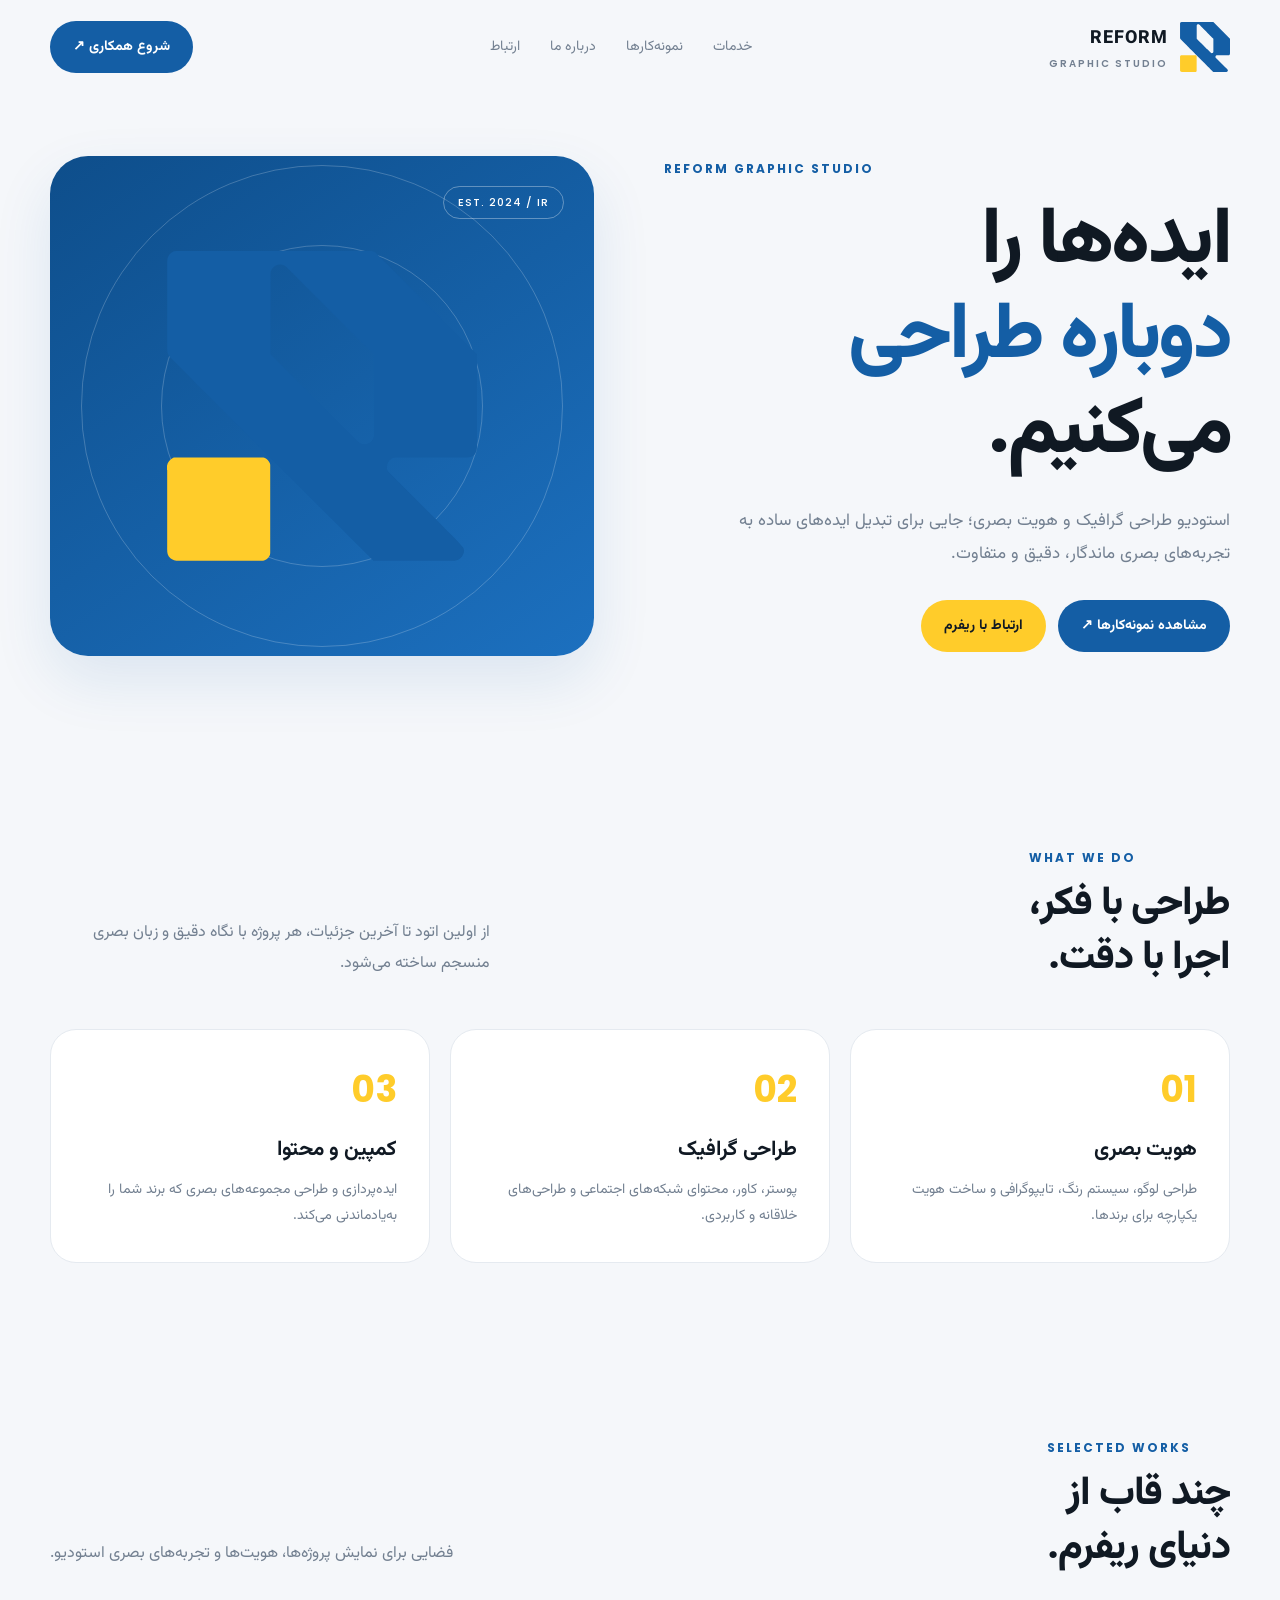
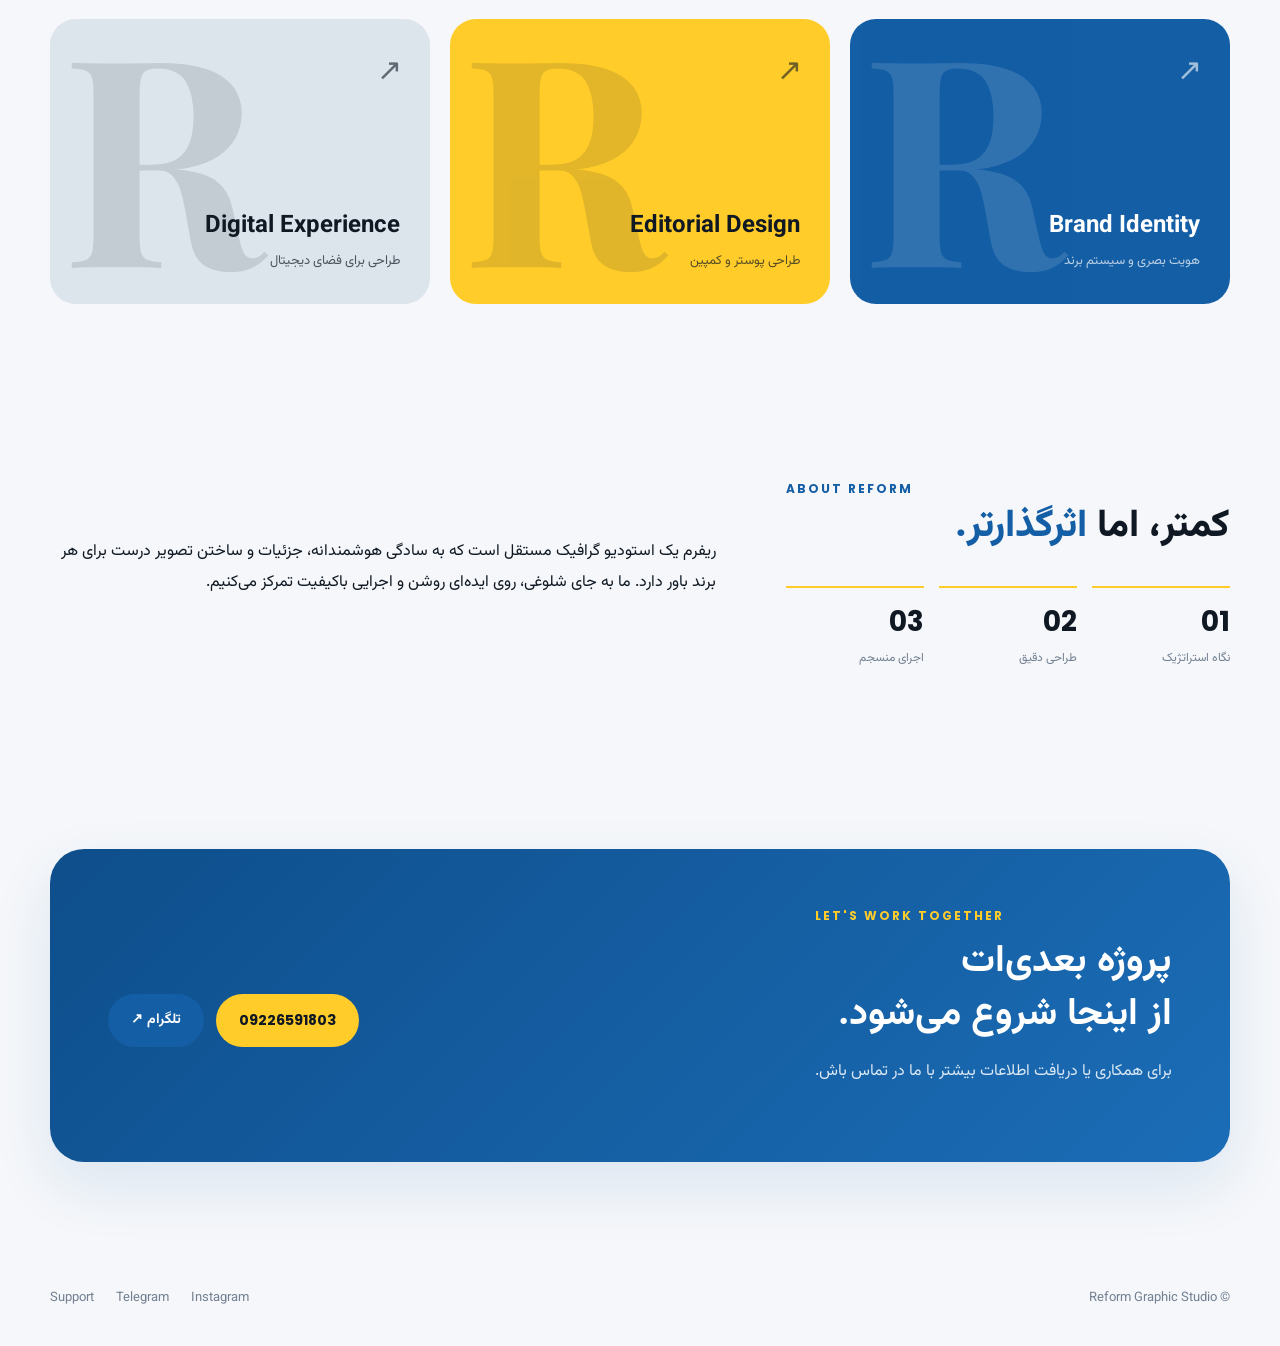
==== commit 128af7f0: "Refine hero logo, remove extra square, use Poppins font" ====
--- a/index.html
+++ b/index.html
@@ -1 +1 @@
-<!doctype html><html lang="fa" dir="rtl"><head><meta charset="UTF-8"><meta name="viewport" content="width=device-width,initial-scale=1"><title>Reform — Graphic Studio</title><meta name="description" content="Reform Graphic Studio؛ طراحی هویت بصری، گرافیک و تجربه‌های دیجیتال."><link rel="preconnect" href="https://fonts.googleapis.com"><link rel="preconnect" href="https://fonts.gstatic.com" crossorigin><link href="https://fonts.googleapis.com/css2?family=DM+Sans:wght@400;500;600;700&family=Playfair+Display:wght@600;700&family=Vazirmatn:wght@400;500;600;700;800&display=swap" rel="stylesheet"><style>:root{--blue:#145ea5;--yellow:#ffcc2a;--ink:#101923;--muted:#738091;--paper:#f5f7fa;--line:#e5eaf0;--white:#fff}*{box-sizing:border-box}html{scroll-behavior:smooth}body{margin:0;background:var(--paper);color:var(--ink);font-family:Vazirmatn,Arial,sans-serif;line-height:1.9}a{text-decoration:none;color:inherit}.wrap{width:min(1180px,calc(100% - 40px));margin:auto}.nav{height:94px;display:flex;align-items:center;justify-content:space-between;gap:24px}.brand{display:flex;align-items:center;gap:12px;font-weight:800;font-size:18px;letter-spacing:1px}.brand img{width:50px;height:50px}.brand small{display:block;font:600 10px 'DM Sans';letter-spacing:2px;color:var(--muted);direction:ltr}.links{display:flex;gap:30px;color:var(--muted);font-size:14px}.links a{transition:.2s}.links a:hover{color:var(--blue)}.btn{display:inline-flex;align-items:center;justify-content:center;gap:8px;background:var(--blue);color:#fff;border-radius:999px;padding:13px 23px;font-size:14px;font-weight:700;transition:.25s}.btn:hover{transform:translateY(-3px);box-shadow:0 14px 30px #145ea52b}.btn.yellow{background:var(--yellow);color:var(--ink)}.hero{display:grid;grid-template-columns:1.02fr .98fr;gap:70px;align-items:center;padding:62px 0 105px}.eyebrow{font:700 12px 'DM Sans';letter-spacing:2px;color:var(--blue);direction:ltr}.hero h1{font-size:clamp(44px,6.2vw,82px);line-height:1.2;letter-spacing:-2.5px;margin:18px 0 24px;font-weight:800}.hero h1 span{color:var(--blue)}.hero p{font-size:17px;color:var(--muted);max-width:520px}.actions{display:flex;gap:12px;flex-wrap:wrap;margin-top:30px}.art{min-height:500px;background:linear-gradient(145deg,#0e4e8b,#1c70bf);border-radius:38px;position:relative;display:grid;place-items:center;overflow:hidden;box-shadow:0 24px 60px #145ea51c}.art:before,.art:after{content:"";position:absolute;border:1px solid #ffffff35;border-radius:50%;width:480px;height:480px}.art:after{width:320px;height:320px}.art img{width:62%;max-width:310px;z-index:1;filter:brightness(0) invert(1)}.square{position:absolute;bottom:34px;left:34px;width:108px;height:108px;background:var(--yellow);border-radius:22px;transform:rotate(-12deg)}.stamp{position:absolute;top:30px;right:30px;border:1px solid #ffffff55;color:#fff;border-radius:999px;padding:7px 14px;font-size:11px;letter-spacing:1px;z-index:2}.section{padding:88px 0}.head{display:flex;align-items:end;justify-content:space-between;gap:35px;margin-bottom:34px}.head h2{font-size:40px;line-height:1.35;margin:10px 0;font-weight:800;letter-spacing:-1px}.head p{color:var(--muted);max-width:440px}.grid{display:grid;grid-template-columns:repeat(3,1fr);gap:20px}.card{background:var(--white);border:1px solid var(--line);border-radius:26px;padding:32px;transition:.25s;position:relative;overflow:hidden}.card:after{content:"";position:absolute;inset:auto -30px -55px auto;width:130px;height:130px;border:1px solid #145ea51c;border-radius:50%}.card:hover{transform:translateY(-7px);box-shadow:0 18px 40px #14202b0c}.number{font:700 36px 'DM Sans';color:var(--yellow)}.card h3{font-size:21px;margin:13px 0 7px}.card p{font-size:14px;color:var(--muted);margin:0}.work{height:285px;border-radius:26px;padding:30px;display:flex;flex-direction:column;justify-content:end;position:relative;overflow:hidden;background:var(--blue);color:#fff}.work:before{content:"R";position:absolute;top:-65px;left:12px;font:700 290px 'Playfair Display';opacity:.12}.work:after{content:"↗";position:absolute;top:25px;right:28px;font-size:30px;opacity:.6}.work:nth-child(2){background:var(--yellow);color:var(--ink)}.work:nth-child(3){background:#dce4ec;color:var(--ink)}.work h3,.work p{position:relative;margin:0}.work h3{font-size:24px}.work p{font-size:13px;opacity:.7}.about{display:grid;grid-template-columns:.8fr 1.2fr;gap:70px;align-items:center}.quote{font-size:clamp(25px,3vw,42px);line-height:1.55;font-weight:800}.quote span{color:var(--blue)}.facts{display:grid;grid-template-columns:repeat(3,1fr);gap:15px;margin-top:28px}.fact{border-top:2px solid var(--yellow);padding-top:13px}.fact strong{display:block;font:700 28px 'DM Sans'}.fact small{color:var(--muted);font-size:12px}.contact{background:linear-gradient(135deg,#0e4e8b,#1b6db7);color:#fff;border-radius:34px;padding:58px;display:flex;align-items:center;justify-content:space-between;gap:30px;box-shadow:0 24px 60px #145ea51c}.contact h2{font-size:38px;line-height:1.4;margin:10px 0}.contact p{color:#dbe8f4}.contact .eyebrow{color:var(--yellow)}footer{padding:36px 0;display:flex;justify-content:space-between;gap:20px;color:var(--muted);font-size:13px}.social{display:flex;gap:22px}.social a:hover{color:var(--blue)}@media(max-width:800px){.wrap{width:calc(100% - 28px)}.nav{height:78px}.links{display:none}.hero{grid-template-columns:1fr;padding:40px 0 65px;gap:32px}.hero h1{letter-spacing:-1px}.art{min-height:330px}.head,.contact,footer{display:block}.head p{margin-top:18px}.grid,.about{grid-template-columns:1fr}.section{padding:58px 0}.about{gap:25px}.facts{margin-bottom:15px}.contact{padding:32px}.contact h2{font-size:30px}.contact .actions{margin-top:24px}.social{margin-top:16px}}@media(prefers-reduced-motion:reduce){*{scroll-behavior:auto!important;transition:none!important}}</style></head><body><header class="wrap"><nav class="nav"><a class="brand" href="#top"><img src="logo.svg" alt="لوگوی ریفرم"><span>REFORM<small>GRAPHIC STUDIO</small></span></a><div class="links"><a href="#services">خدمات</a><a href="#work">نمونه‌کارها</a><a href="#about">درباره ما</a><a href="#contact">ارتباط</a></div><a class="btn" href="#contact">شروع همکاری ↗</a></nav></header><main id="top"><section class="wrap hero"><div><div class="eyebrow">REFORM GRAPHIC STUDIO</div><h1>ایده‌ها را<br><span>دوباره طراحی</span><br>می‌کنیم.</h1><p>استودیو طراحی گرافیک و هویت بصری؛ جایی برای تبدیل ایده‌های ساده به تجربه‌های بصری ماندگار، دقیق و متفاوت.</p><div class="actions"><a class="btn" href="#work">مشاهده نمونه‌کارها ↗</a><a class="btn yellow" href="#contact">ارتباط با ریفرم</a></div></div><div class="art"><div class="stamp">EST. 2024 / IR</div><img src="logo.svg" alt="لوگوی اصلی ریفرم"><div class="square"></div></div></section><section class="wrap section" id="services"><div class="head"><div><div class="eyebrow">WHAT WE DO</div><h2>طراحی با فکر،<br>اجرا با دقت.</h2></div><p>از اولین اتود تا آخرین جزئیات، هر پروژه با نگاه دقیق و زبان بصری منسجم ساخته می‌شود.</p></div><div class="grid"><article class="card"><div class="number">01</div><h3>هویت بصری</h3><p>طراحی لوگو، سیستم رنگ، تایپوگرافی و ساخت هویت یکپارچه برای برندها.</p></article><article class="card"><div class="number">02</div><h3>طراحی گرافیک</h3><p>پوستر، کاور، محتوای شبکه‌های اجتماعی و طراحی‌های خلاقانه و کاربردی.</p></article><article class="card"><div class="number">03</div><h3>کمپین و محتوا</h3><p>ایده‌پردازی و طراحی مجموعه‌های بصری که برند شما را به‌یادماندنی می‌کند.</p></article></div></section><section class="wrap section" id="work"><div class="head"><div><div class="eyebrow">SELECTED WORKS</div><h2>چند قاب از<br>دنیای ریفرم.</h2></div><p>فضایی برای نمایش پروژه‌ها، هویت‌ها و تجربه‌های بصری استودیو.</p></div><div class="grid"><article class="work"><h3>Brand Identity</h3><p>هویت بصری و سیستم برند</p></article><article class="work"><h3>Editorial Design</h3><p>طراحی پوستر و کمپین</p></article><article class="work"><h3>Digital Experience</h3><p>طراحی برای فضای دیجیتال</p></article></div></section><section class="wrap section" id="about"><div class="about"><div><div class="eyebrow">ABOUT REFORM</div><div class="quote">کمتر، اما <span>اثرگذارتر.</span></div><div class="facts"><div class="fact"><strong>01</strong><small>نگاه استراتژیک</small></div><div class="fact"><strong>02</strong><small>طراحی دقیق</small></div><div class="fact"><strong>03</strong><small>اجرای منسجم</small></div></div></div><p class="head p">ریفرم یک استودیو گرافیک مستقل است که به سادگی هوشمندانه، جزئیات و ساختن تصویر درست برای هر برند باور دارد. ما به جای شلوغی، روی ایده‌ای روشن و اجرایی باکیفیت تمرکز می‌کنیم.</p></div></section><section class="wrap section" id="contact"><div class="contact"><div><div class="eyebrow">LET'S WORK TOGETHER</div><h2>پروژه بعدی‌ات<br>از اینجا شروع می‌شود.</h2><p>برای همکاری یا دریافت اطلاعات بیشتر با ما در تماس باش.</p></div><div class="actions"><a class="btn yellow" href="tel:+989226591803">+98 922 659 1803</a><a class="btn" href="https://t.me/reformgraphic" target="_blank" rel="noreferrer">تلگرام ↗</a></div></div></section></main><footer class="wrap"><span>© Reform Graphic Studio</span><div class="social"><a href="https://instagram.com/reformgraphic" target="_blank" rel="noreferrer">Instagram</a><a href="https://t.me/reformgraphic" target="_blank" rel="noreferrer">Telegram</a><a href="https://t.me/reformgraphic1" target="_blank" rel="noreferrer">Support</a></div></footer></body></html>+<!doctype html><html lang="fa" dir="rtl"><head><meta charset="UTF-8"><meta name="viewport" content="width=device-width,initial-scale=1"><title>Reform — Graphic Studio</title><meta name="description" content="Reform Graphic Studio؛ طراحی هویت بصری، گرافیک و تجربه‌های دیجیتال."><link rel="preconnect" href="https://fonts.googleapis.com"><link rel="preconnect" href="https://fonts.gstatic.com" crossorigin><link href="https://fonts.googleapis.com/css2?family=Poppins:wght@400;500;600;700;800&family=Playfair+Display:wght@600;700&family=Vazirmatn:wght@400;500;600;700;800&display=swap" rel="stylesheet"><style>:root{--blue:#145ea5;--yellow:#ffcc2a;--ink:#101923;--muted:#738091;--paper:#f5f7fa;--line:#e5eaf0;--white:#fff}*{box-sizing:border-box}html{scroll-behavior:smooth}body{margin:0;background:var(--paper);color:var(--ink);font-family:Vazirmatn,Arial,sans-serif;line-height:1.9}a{text-decoration:none;color:inherit}.wrap{width:min(1180px,calc(100% - 40px));margin:auto}.nav{height:94px;display:flex;align-items:center;justify-content:space-between;gap:24px}.brand{display:flex;align-items:center;gap:12px;font-weight:800;font-size:18px;letter-spacing:1px}.brand img{width:50px;height:50px}.brand small{display:block;font:600 10px Poppins,sans-serif;letter-spacing:2px;color:var(--muted);direction:ltr}.links{display:flex;gap:30px;color:var(--muted);font-size:14px}.links a:hover{color:var(--blue)}.btn{display:inline-flex;align-items:center;justify-content:center;gap:8px;background:var(--blue);color:#fff;border-radius:999px;padding:13px 23px;font-size:14px;font-weight:700;transition:.25s}.btn:hover{transform:translateY(-3px);box-shadow:0 14px 30px #145ea52b}.btn.yellow{background:var(--yellow);color:var(--ink)}.hero{display:grid;grid-template-columns:1.02fr .98fr;gap:70px;align-items:center;padding:62px 0 105px}.eyebrow{font:700 12px Poppins,sans-serif;letter-spacing:2px;color:var(--blue);direction:ltr}.hero h1{font-size:clamp(44px,6.2vw,82px);line-height:1.2;letter-spacing:-2.5px;margin:18px 0 24px;font-weight:800}.hero h1 span{color:var(--blue)}.hero p{font-size:17px;color:var(--muted);max-width:520px}.actions{display:flex;gap:12px;flex-wrap:wrap;margin-top:30px}.art{min-height:500px;background:linear-gradient(145deg,#0e4e8b,#1c70bf);border-radius:38px;position:relative;display:grid;place-items:center;overflow:hidden;box-shadow:0 24px 60px #145ea51c}.art:before,.art:after{content:"";position:absolute;border:1px solid #ffffff35;border-radius:50%;width:480px;height:480px}.art:after{width:320px;height:320px}.art img{width:62%;max-width:310px;z-index:1}.stamp{position:absolute;top:30px;right:30px;border:1px solid #ffffff55;color:#fff;border-radius:999px;padding:7px 14px;font:500 11px Poppins,sans-serif;letter-spacing:1px;z-index:2}.section{padding:88px 0}.head{display:flex;align-items:end;justify-content:space-between;gap:35px;margin-bottom:34px}.head h2{font-size:40px;line-height:1.35;margin:10px 0;font-weight:800;letter-spacing:-1px}.head p{color:var(--muted);max-width:440px}.grid{display:grid;grid-template-columns:repeat(3,1fr);gap:20px}.card{background:var(--white);border:1px solid var(--line);border-radius:26px;padding:32px;transition:.25s;position:relative;overflow:hidden}.card:hover{transform:translateY(-7px);box-shadow:0 18px 40px #14202b0c}.number{font:700 36px Poppins,sans-serif;color:var(--yellow)}.card h3{font-size:21px;margin:13px 0 7px}.card p{font-size:14px;color:var(--muted);margin:0}.work{height:285px;border-radius:26px;padding:30px;display:flex;flex-direction:column;justify-content:end;position:relative;overflow:hidden;background:var(--blue);color:#fff}.work:before{content:"R";position:absolute;top:-65px;left:12px;font:700 290px 'Playfair Display';opacity:.12}.work:after{content:"↗";position:absolute;top:25px;right:28px;font-size:30px;opacity:.6}.work:nth-child(2){background:var(--yellow);color:var(--ink)}.work:nth-child(3){background:#dce4ec;color:var(--ink)}.work h3,.work p{position:relative;margin:0}.work h3{font-size:24px}.work p{font-size:13px;opacity:.7}.about{display:grid;grid-template-columns:.8fr 1.2fr;gap:70px;align-items:center}.quote{font-size:clamp(25px,3vw,42px);line-height:1.55;font-weight:800}.quote span{color:var(--blue)}.facts{display:grid;grid-template-columns:repeat(3,1fr);gap:15px;margin-top:28px}.fact{border-top:2px solid var(--yellow);padding-top:13px}.fact strong{display:block;font:700 28px Poppins,sans-serif}.fact small{color:var(--muted);font-size:12px}.contact{background:linear-gradient(135deg,#0e4e8b,#1b6db7);color:#fff;border-radius:34px;padding:58px;display:flex;align-items:center;justify-content:space-between;gap:30px;box-shadow:0 24px 60px #145ea51c}.contact h2{font-size:38px;line-height:1.4;margin:10px 0}.contact p{color:#dbe8f4}.contact .eyebrow{color:var(--yellow)}.phone{direction:ltr;unicode-bidi:plaintext;white-space:nowrap;font-family:Poppins,sans-serif}footer{padding:36px 0;display:flex;justify-content:space-between;gap:20px;color:var(--muted);font-size:13px}.social{display:flex;gap:22px}.social a:hover{color:var(--blue)}@media(max-width:800px){.wrap{width:calc(100% - 28px)}.nav{height:78px}.links{display:none}.hero{grid-template-columns:1fr;padding:40px 0 65px;gap:32px}.hero h1{letter-spacing:-1px}.art{min-height:330px}.head,.contact,footer{display:block}.head p{margin-top:18px}.grid,.about{grid-template-columns:1fr}.section{padding:58px 0}.about{gap:25px}.facts{margin-bottom:15px}.contact{padding:32px}.contact h2{font-size:30px}.contact .actions{margin-top:24px}.social{margin-top:16px}}@media(prefers-reduced-motion:reduce){*{scroll-behavior:auto!important;transition:none!important}}</style></head><body><header class="wrap"><nav class="nav"><a class="brand" href="#top"><img src="logo.svg" alt="لوگوی ریفرم"><span>REFORM<small>GRAPHIC STUDIO</small></span></a><div class="links"><a href="#services">خدمات</a><a href="#work">نمونه‌کارها</a><a href="#about">درباره ما</a><a href="#contact">ارتباط</a></div><a class="btn" href="#contact">شروع همکاری ↗</a></nav></header><main id="top"><section class="wrap hero"><div><div class="eyebrow">REFORM GRAPHIC STUDIO</div><h1>ایده‌ها را<br><span>دوباره طراحی</span><br>می‌کنیم.</h1><p>استودیو طراحی گرافیک و هویت بصری؛ جایی برای تبدیل ایده‌های ساده به تجربه‌های بصری ماندگار، دقیق و متفاوت.</p><div class="actions"><a class="btn" href="#work">مشاهده نمونه‌کارها ↗</a><a class="btn yellow" href="#contact">ارتباط با ریفرم</a></div></div><div class="art"><div class="stamp">EST. 2024 / IR</div><img src="logo.svg" alt="لوگوی اصلی ریفرم"></div></section><section class="wrap section" id="services"><div class="head"><div><div class="eyebrow">WHAT WE DO</div><h2>طراحی با فکر،<br>اجرا با دقت.</h2></div><p>از اولین اتود تا آخرین جزئیات، هر پروژه با نگاه دقیق و زبان بصری منسجم ساخته می‌شود.</p></div><div class="grid"><article class="card"><div class="number">01</div><h3>هویت بصری</h3><p>طراحی لوگو، سیستم رنگ، تایپوگرافی و ساخت هویت یکپارچه برای برندها.</p></article><article class="card"><div class="number">02</div><h3>طراحی گرافیک</h3><p>پوستر، کاور، محتوای شبکه‌های اجتماعی و طراحی‌های خلاقانه و کاربردی.</p></article><article class="card"><div class="number">03</div><h3>کمپین و محتوا</h3><p>ایده‌پردازی و طراحی مجموعه‌های بصری که برند شما را به‌یادماندنی می‌کند.</p></article></div></section><section class="wrap section" id="work"><div class="head"><div><div class="eyebrow">SELECTED WORKS</div><h2>چند قاب از<br>دنیای ریفرم.</h2></div><p>فضایی برای نمایش پروژه‌ها، هویت‌ها و تجربه‌های بصری استودیو.</p></div><div class="grid"><article class="work"><h3>Brand Identity</h3><p>هویت بصری و سیستم برند</p></article><article class="work"><h3>Editorial Design</h3><p>طراحی پوستر و کمپین</p></article><article class="work"><h3>Digital Experience</h3><p>طراحی برای فضای دیجیتال</p></article></div></section><section class="wrap section" id="about"><div class="about"><div><div class="eyebrow">ABOUT REFORM</div><div class="quote">کمتر، اما <span>اثرگذارتر.</span></div><div class="facts"><div class="fact"><strong>01</strong><small>نگاه استراتژیک</small></div><div class="fact"><strong>02</strong><small>طراحی دقیق</small></div><div class="fact"><strong>03</strong><small>اجرای منسجم</small></div></div></div><p class="head p">ریفرم یک استودیو گرافیک مستقل است که به سادگی هوشمندانه، جزئیات و ساختن تصویر درست برای هر برند باور دارد. ما به جای شلوغی، روی ایده‌ای روشن و اجرایی باکیفیت تمرکز می‌کنیم.</p></div></section><section class="wrap section" id="contact"><div class="contact"><div><div class="eyebrow">LET'S WORK TOGETHER</div><h2>پروژه بعدی‌ات<br>از اینجا شروع می‌شود.</h2><p>برای همکاری یا دریافت اطلاعات بیشتر با ما در تماس باش.</p></div><div class="actions"><a class="btn yellow phone" href="tel:+989226591803">09226591803</a><a class="btn" href="https://t.me/reformgraphic" target="_blank" rel="noreferrer">تلگرام ↗</a></div></div></section></main><footer class="wrap"><span>© Reform Graphic Studio</span><div class="social"><a href="https://instagram.com/reformgraphic" target="_blank" rel="noreferrer">Instagram</a><a href="https://t.me/reformgraphic" target="_blank" rel="noreferrer">Telegram</a><a href="https://t.me/reformgraphic1" target="_blank" rel="noreferrer">Support</a></div></footer></body></html>
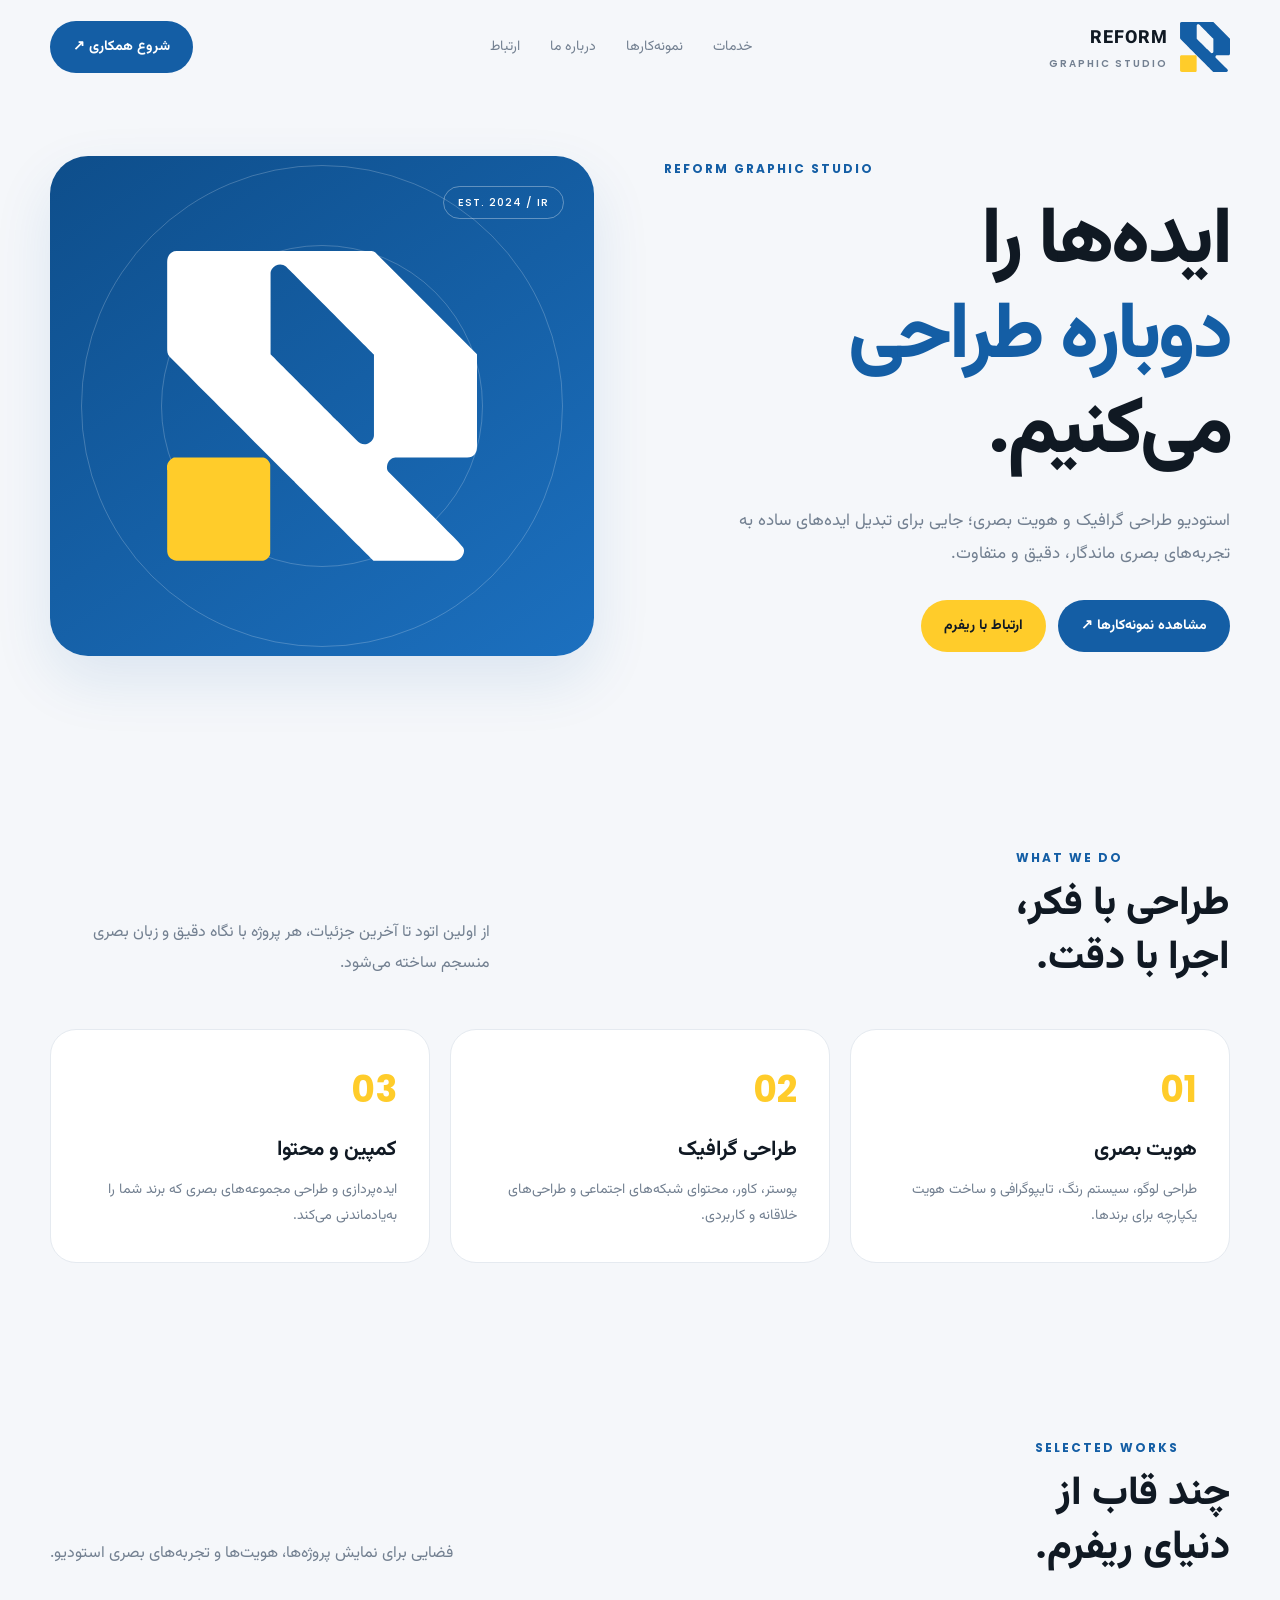
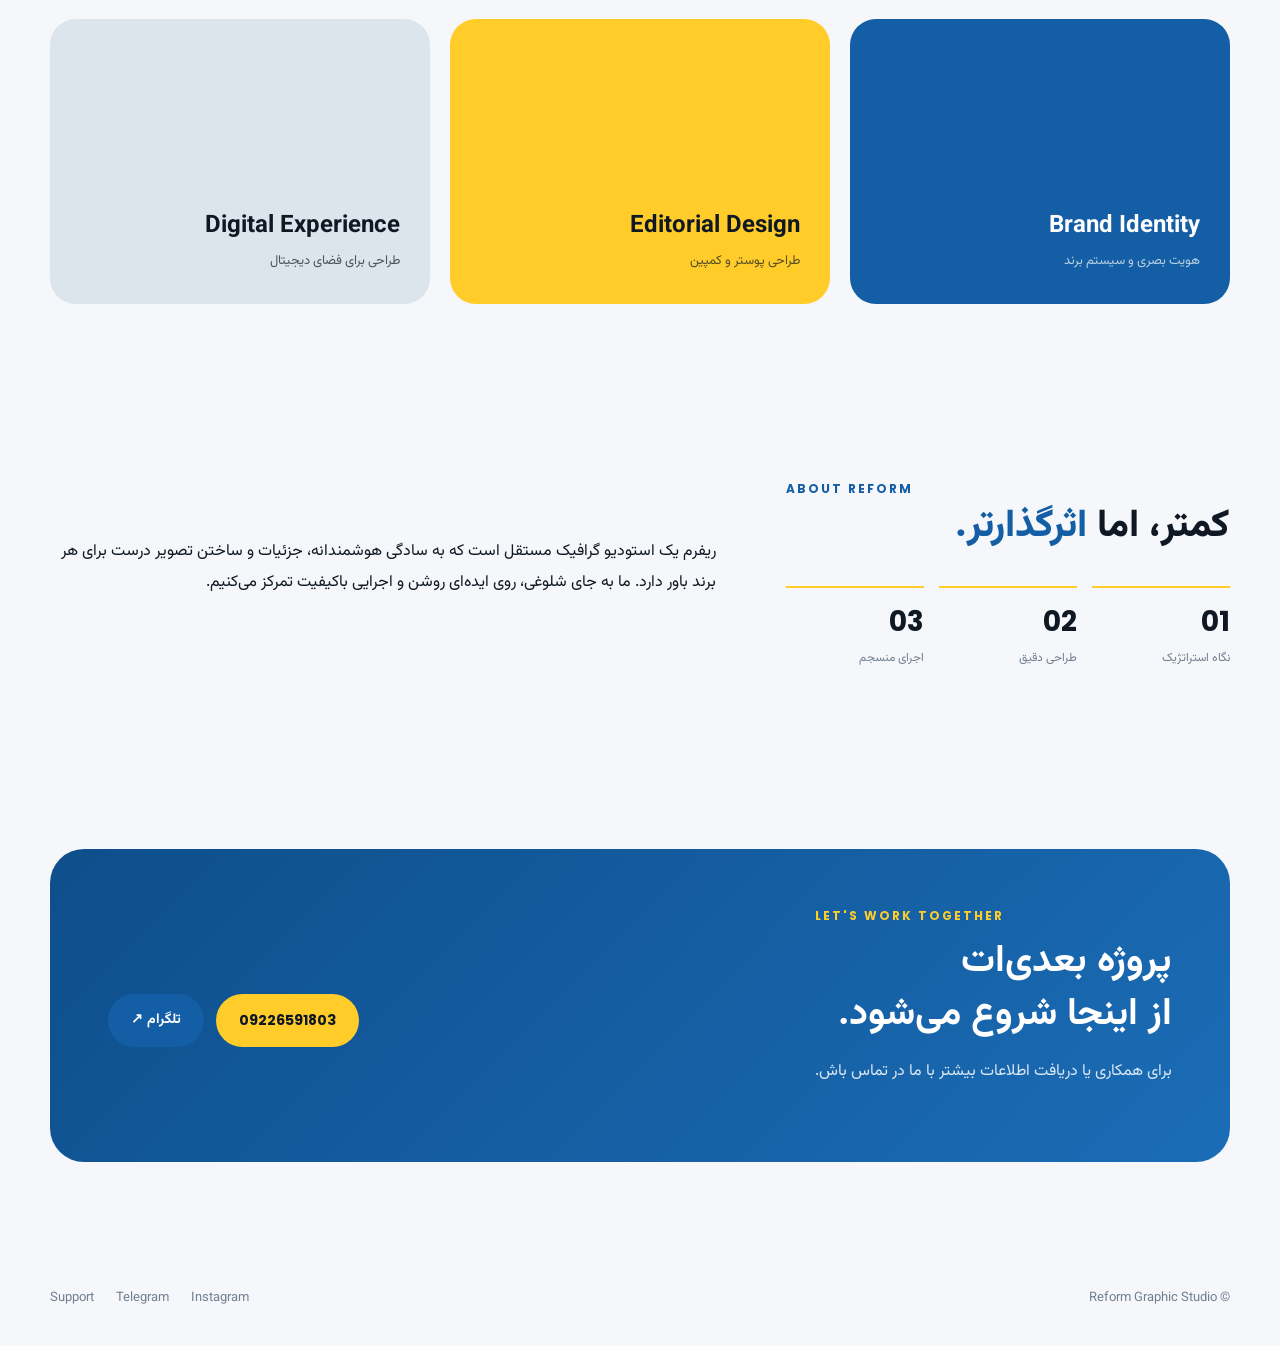
==== commit 1bcd3bf1: "Fix header and main logo file references" ====
--- a/index.html
+++ b/index.html
@@ -1 +1 @@
-<!doctype html><html lang="fa" dir="rtl"><head><meta charset="UTF-8"><meta name="viewport" content="width=device-width,initial-scale=1"><title>Reform — Graphic Studio</title><meta name="description" content="Reform Graphic Studio؛ طراحی هویت بصری، گرافیک و تجربه‌های دیجیتال."><link rel="preconnect" href="https://fonts.googleapis.com"><link rel="preconnect" href="https://fonts.gstatic.com" crossorigin><link href="https://fonts.googleapis.com/css2?family=Poppins:wght@400;500;600;700;800&family=Playfair+Display:wght@600;700&family=Vazirmatn:wght@400;500;600;700;800&display=swap" rel="stylesheet"><style>:root{--blue:#145ea5;--yellow:#ffcc2a;--ink:#101923;--muted:#738091;--paper:#f5f7fa;--line:#e5eaf0;--white:#fff}*{box-sizing:border-box}html{scroll-behavior:smooth}body{margin:0;background:var(--paper);color:var(--ink);font-family:Vazirmatn,Arial,sans-serif;line-height:1.9}a{text-decoration:none;color:inherit}.wrap{width:min(1180px,calc(100% - 40px));margin:auto}.nav{height:94px;display:flex;align-items:center;justify-content:space-between;gap:24px}.brand{display:flex;align-items:center;gap:12px;font-weight:800;font-size:18px;letter-spacing:1px}.brand img{width:50px;height:50px}.brand small{display:block;font:600 10px Poppins,sans-serif;letter-spacing:2px;color:var(--muted);direction:ltr}.links{display:flex;gap:30px;color:var(--muted);font-size:14px}.links a:hover{color:var(--blue)}.btn{display:inline-flex;align-items:center;justify-content:center;gap:8px;background:var(--blue);color:#fff;border-radius:999px;padding:13px 23px;font-size:14px;font-weight:700;transition:.25s}.btn:hover{transform:translateY(-3px);box-shadow:0 14px 30px #145ea52b}.btn.yellow{background:var(--yellow);color:var(--ink)}.hero{display:grid;grid-template-columns:1.02fr .98fr;gap:70px;align-items:center;padding:62px 0 105px}.eyebrow{font:700 12px Poppins,sans-serif;letter-spacing:2px;color:var(--blue);direction:ltr}.hero h1{font-size:clamp(44px,6.2vw,82px);line-height:1.2;letter-spacing:-2.5px;margin:18px 0 24px;font-weight:800}.hero h1 span{color:var(--blue)}.hero p{font-size:17px;color:var(--muted);max-width:520px}.actions{display:flex;gap:12px;flex-wrap:wrap;margin-top:30px}.art{min-height:500px;background:linear-gradient(145deg,#0e4e8b,#1c70bf);border-radius:38px;position:relative;display:grid;place-items:center;overflow:hidden;box-shadow:0 24px 60px #145ea51c}.art:before,.art:after{content:"";position:absolute;border:1px solid #ffffff35;border-radius:50%;width:480px;height:480px}.art:after{width:320px;height:320px}.art img{width:62%;max-width:310px;z-index:1}.stamp{position:absolute;top:30px;right:30px;border:1px solid #ffffff55;color:#fff;border-radius:999px;padding:7px 14px;font:500 11px Poppins,sans-serif;letter-spacing:1px;z-index:2}.section{padding:88px 0}.head{display:flex;align-items:end;justify-content:space-between;gap:35px;margin-bottom:34px}.head h2{font-size:40px;line-height:1.35;margin:10px 0;font-weight:800;letter-spacing:-1px}.head p{color:var(--muted);max-width:440px}.grid{display:grid;grid-template-columns:repeat(3,1fr);gap:20px}.card{background:var(--white);border:1px solid var(--line);border-radius:26px;padding:32px;transition:.25s;position:relative;overflow:hidden}.card:hover{transform:translateY(-7px);box-shadow:0 18px 40px #14202b0c}.number{font:700 36px Poppins,sans-serif;color:var(--yellow)}.card h3{font-size:21px;margin:13px 0 7px}.card p{font-size:14px;color:var(--muted);margin:0}.work{height:285px;border-radius:26px;padding:30px;display:flex;flex-direction:column;justify-content:end;position:relative;overflow:hidden;background:var(--blue);color:#fff}.work:before{content:"R";position:absolute;top:-65px;left:12px;font:700 290px 'Playfair Display';opacity:.12}.work:after{content:"↗";position:absolute;top:25px;right:28px;font-size:30px;opacity:.6}.work:nth-child(2){background:var(--yellow);color:var(--ink)}.work:nth-child(3){background:#dce4ec;color:var(--ink)}.work h3,.work p{position:relative;margin:0}.work h3{font-size:24px}.work p{font-size:13px;opacity:.7}.about{display:grid;grid-template-columns:.8fr 1.2fr;gap:70px;align-items:center}.quote{font-size:clamp(25px,3vw,42px);line-height:1.55;font-weight:800}.quote span{color:var(--blue)}.facts{display:grid;grid-template-columns:repeat(3,1fr);gap:15px;margin-top:28px}.fact{border-top:2px solid var(--yellow);padding-top:13px}.fact strong{display:block;font:700 28px Poppins,sans-serif}.fact small{color:var(--muted);font-size:12px}.contact{background:linear-gradient(135deg,#0e4e8b,#1b6db7);color:#fff;border-radius:34px;padding:58px;display:flex;align-items:center;justify-content:space-between;gap:30px;box-shadow:0 24px 60px #145ea51c}.contact h2{font-size:38px;line-height:1.4;margin:10px 0}.contact p{color:#dbe8f4}.contact .eyebrow{color:var(--yellow)}.phone{direction:ltr;unicode-bidi:plaintext;white-space:nowrap;font-family:Poppins,sans-serif}footer{padding:36px 0;display:flex;justify-content:space-between;gap:20px;color:var(--muted);font-size:13px}.social{display:flex;gap:22px}.social a:hover{color:var(--blue)}@media(max-width:800px){.wrap{width:calc(100% - 28px)}.nav{height:78px}.links{display:none}.hero{grid-template-columns:1fr;padding:40px 0 65px;gap:32px}.hero h1{letter-spacing:-1px}.art{min-height:330px}.head,.contact,footer{display:block}.head p{margin-top:18px}.grid,.about{grid-template-columns:1fr}.section{padding:58px 0}.about{gap:25px}.facts{margin-bottom:15px}.contact{padding:32px}.contact h2{font-size:30px}.contact .actions{margin-top:24px}.social{margin-top:16px}}@media(prefers-reduced-motion:reduce){*{scroll-behavior:auto!important;transition:none!important}}</style></head><body><header class="wrap"><nav class="nav"><a class="brand" href="#top"><img src="logo.svg" alt="لوگوی ریفرم"><span>REFORM<small>GRAPHIC STUDIO</small></span></a><div class="links"><a href="#services">خدمات</a><a href="#work">نمونه‌کارها</a><a href="#about">درباره ما</a><a href="#contact">ارتباط</a></div><a class="btn" href="#contact">شروع همکاری ↗</a></nav></header><main id="top"><section class="wrap hero"><div><div class="eyebrow">REFORM GRAPHIC STUDIO</div><h1>ایده‌ها را<br><span>دوباره طراحی</span><br>می‌کنیم.</h1><p>استودیو طراحی گرافیک و هویت بصری؛ جایی برای تبدیل ایده‌های ساده به تجربه‌های بصری ماندگار، دقیق و متفاوت.</p><div class="actions"><a class="btn" href="#work">مشاهده نمونه‌کارها ↗</a><a class="btn yellow" href="#contact">ارتباط با ریفرم</a></div></div><div class="art"><div class="stamp">EST. 2024 / IR</div><img src="logo.svg" alt="لوگوی اصلی ریفرم"></div></section><section class="wrap section" id="services"><div class="head"><div><div class="eyebrow">WHAT WE DO</div><h2>طراحی با فکر،<br>اجرا با دقت.</h2></div><p>از اولین اتود تا آخرین جزئیات، هر پروژه با نگاه دقیق و زبان بصری منسجم ساخته می‌شود.</p></div><div class="grid"><article class="card"><div class="number">01</div><h3>هویت بصری</h3><p>طراحی لوگو، سیستم رنگ، تایپوگرافی و ساخت هویت یکپارچه برای برندها.</p></article><article class="card"><div class="number">02</div><h3>طراحی گرافیک</h3><p>پوستر، کاور، محتوای شبکه‌های اجتماعی و طراحی‌های خلاقانه و کاربردی.</p></article><article class="card"><div class="number">03</div><h3>کمپین و محتوا</h3><p>ایده‌پردازی و طراحی مجموعه‌های بصری که برند شما را به‌یادماندنی می‌کند.</p></article></div></section><section class="wrap section" id="work"><div class="head"><div><div class="eyebrow">SELECTED WORKS</div><h2>چند قاب از<br>دنیای ریفرم.</h2></div><p>فضایی برای نمایش پروژه‌ها، هویت‌ها و تجربه‌های بصری استودیو.</p></div><div class="grid"><article class="work"><h3>Brand Identity</h3><p>هویت بصری و سیستم برند</p></article><article class="work"><h3>Editorial Design</h3><p>طراحی پوستر و کمپین</p></article><article class="work"><h3>Digital Experience</h3><p>طراحی برای فضای دیجیتال</p></article></div></section><section class="wrap section" id="about"><div class="about"><div><div class="eyebrow">ABOUT REFORM</div><div class="quote">کمتر، اما <span>اثرگذارتر.</span></div><div class="facts"><div class="fact"><strong>01</strong><small>نگاه استراتژیک</small></div><div class="fact"><strong>02</strong><small>طراحی دقیق</small></div><div class="fact"><strong>03</strong><small>اجرای منسجم</small></div></div></div><p class="head p">ریفرم یک استودیو گرافیک مستقل است که به سادگی هوشمندانه، جزئیات و ساختن تصویر درست برای هر برند باور دارد. ما به جای شلوغی، روی ایده‌ای روشن و اجرایی باکیفیت تمرکز می‌کنیم.</p></div></section><section class="wrap section" id="contact"><div class="contact"><div><div class="eyebrow">LET'S WORK TOGETHER</div><h2>پروژه بعدی‌ات<br>از اینجا شروع می‌شود.</h2><p>برای همکاری یا دریافت اطلاعات بیشتر با ما در تماس باش.</p></div><div class="actions"><a class="btn yellow phone" href="tel:+989226591803">09226591803</a><a class="btn" href="https://t.me/reformgraphic" target="_blank" rel="noreferrer">تلگرام ↗</a></div></div></section></main><footer class="wrap"><span>© Reform Graphic Studio</span><div class="social"><a href="https://instagram.com/reformgraphic" target="_blank" rel="noreferrer">Instagram</a><a href="https://t.me/reformgraphic" target="_blank" rel="noreferrer">Telegram</a><a href="https://t.me/reformgraphic1" target="_blank" rel="noreferrer">Support</a></div></footer></body></html>+<!doctype html><html lang="fa" dir="rtl"><head><meta charset="UTF-8"><meta name="viewport" content="width=device-width,initial-scale=1"><title>Reform — Graphic Studio</title><meta name="description" content="Reform Graphic Studio؛ طراحی هویت بصری، گرافیک و تجربه‌های دیجیتال."><link rel="preconnect" href="https://fonts.googleapis.com"><link rel="preconnect" href="https://fonts.gstatic.com" crossorigin><link href="https://fonts.googleapis.com/css2?family=Poppins:wght@400;500;600;700;800&family=Vazirmatn:wght@400;500;600;700;800&display=swap" rel="stylesheet"><style>:root{--blue:#145ea5;--yellow:#ffcc2a;--ink:#101923;--muted:#738091;--paper:#f5f7fa;--line:#e5eaf0;--white:#fff}*{box-sizing:border-box}html{scroll-behavior:smooth}body{margin:0;background:var(--paper);color:var(--ink);font-family:Vazirmatn,Arial,sans-serif;line-height:1.9}a{text-decoration:none;color:inherit}.wrap{width:min(1180px,calc(100% - 40px));margin:auto}.nav{height:94px;display:flex;align-items:center;justify-content:space-between;gap:24px}.brand{display:flex;align-items:center;gap:12px;font-weight:800;font-size:18px;letter-spacing:1px}.brand img{width:50px;height:50px;object-fit:contain;display:block}.brand small{display:block;font:600 10px Poppins,sans-serif;letter-spacing:2px;color:var(--muted);direction:ltr}.links{display:flex;gap:30px;color:var(--muted);font-size:14px}.btn{display:inline-flex;align-items:center;justify-content:center;gap:8px;background:var(--blue);color:#fff;border-radius:999px;padding:13px 23px;font-size:14px;font-weight:700}.btn.yellow{background:var(--yellow);color:var(--ink)}.hero{display:grid;grid-template-columns:1.02fr .98fr;gap:70px;align-items:center;padding:62px 0 105px}.eyebrow{font:700 12px Poppins,sans-serif;letter-spacing:2px;color:var(--blue);direction:ltr}.hero h1{font-size:clamp(44px,6.2vw,82px);line-height:1.2;letter-spacing:-2.5px;margin:18px 0 24px;font-weight:800}.hero h1 span{color:var(--blue)}.hero p{font-size:17px;color:var(--muted);max-width:520px}.actions{display:flex;gap:12px;flex-wrap:wrap;margin-top:30px}.art{min-height:500px;background:linear-gradient(145deg,#0e4e8b,#1c70bf);border-radius:38px;position:relative;display:grid;place-items:center;overflow:hidden;box-shadow:0 24px 60px #145ea51c}.art:before,.art:after{content:"";position:absolute;border:1px solid #ffffff35;border-radius:50%;width:480px;height:480px}.art:after{width:320px;height:320px}.art img{width:62%;max-width:310px;z-index:1}.stamp{position:absolute;top:30px;right:30px;border:1px solid #ffffff55;color:#fff;border-radius:999px;padding:7px 14px;font:500 11px Poppins,sans-serif;letter-spacing:1px;z-index:2}.section{padding:88px 0}.head{display:flex;align-items:end;justify-content:space-between;gap:35px;margin-bottom:34px}.head h2{font-size:40px;line-height:1.35;margin:10px 0;font-weight:800}.head p{color:var(--muted);max-width:440px}.grid{display:grid;grid-template-columns:repeat(3,1fr);gap:20px}.card{background:var(--white);border:1px solid var(--line);border-radius:26px;padding:32px}.number{font:700 36px Poppins,sans-serif;color:var(--yellow)}.card h3{font-size:21px;margin:13px 0 7px}.card p{font-size:14px;color:var(--muted);margin:0}.work{height:285px;border-radius:26px;padding:30px;display:flex;flex-direction:column;justify-content:end;background:var(--blue);color:#fff}.work:nth-child(2){background:var(--yellow);color:var(--ink)}.work:nth-child(3){background:#dce4ec;color:var(--ink)}.work h3,.work p{margin:0}.work h3{font-size:24px}.work p{font-size:13px;opacity:.7}.about{display:grid;grid-template-columns:.8fr 1.2fr;gap:70px;align-items:center}.quote{font-size:clamp(25px,3vw,42px);line-height:1.55;font-weight:800}.quote span{color:var(--blue)}.facts{display:grid;grid-template-columns:repeat(3,1fr);gap:15px;margin-top:28px}.fact{border-top:2px solid var(--yellow);padding-top:13px}.fact strong{display:block;font:700 28px Poppins,sans-serif}.fact small{color:var(--muted);font-size:12px}.contact{background:linear-gradient(135deg,#0e4e8b,#1b6db7);color:#fff;border-radius:34px;padding:58px;display:flex;align-items:center;justify-content:space-between;gap:30px}.contact h2{font-size:38px;line-height:1.4;margin:10px 0}.contact p{color:#dbe8f4}.contact .eyebrow{color:var(--yellow)}.phone{direction:ltr;unicode-bidi:plaintext;white-space:nowrap;font-family:Poppins,sans-serif}footer{padding:36px 0;display:flex;justify-content:space-between;gap:20px;color:var(--muted);font-size:13px}.social{display:flex;gap:22px}@media(max-width:800px){.wrap{width:calc(100% - 28px)}.nav{height:78px}.links{display:none}.hero{grid-template-columns:1fr;padding:40px 0 65px;gap:32px}.hero h1{letter-spacing:-1px}.art{min-height:330px}.head,.contact,footer{display:block}.head p{margin-top:18px}.grid,.about{grid-template-columns:1fr}.section{padding:58px 0}.about{gap:25px}.contact{padding:32px}.contact h2{font-size:30px}.contact .actions{margin-top:24px}.social{margin-top:16px}}</style></head><body><header class="wrap"><nav class="nav"><a class="brand" href="#top"><img src="header-logo.svg?v=3" alt="لوگوی ریفرم"><span>REFORM<small>GRAPHIC STUDIO</small></span></a><div class="links"><a href="#services">خدمات</a><a href="#work">نمونه‌کارها</a><a href="#about">درباره ما</a><a href="#contact">ارتباط</a></div><a class="btn" href="#contact">شروع همکاری ↗</a></nav></header><main id="top"><section class="wrap hero"><div><div class="eyebrow">REFORM GRAPHIC STUDIO</div><h1>ایده‌ها را<br><span>دوباره طراحی</span><br>می‌کنیم.</h1><p>استودیو طراحی گرافیک و هویت بصری؛ جایی برای تبدیل ایده‌های ساده به تجربه‌های بصری ماندگار، دقیق و متفاوت.</p><div class="actions"><a class="btn" href="#work">مشاهده نمونه‌کارها ↗</a><a class="btn yellow" href="#contact">ارتباط با ریفرم</a></div></div><div class="art"><div class="stamp">EST. 2024 / IR</div><img src="logo.svg?v=3" alt="لوگوی اصلی ریفرم"></div></section><section class="wrap section" id="services"><div class="head"><div><div class="eyebrow">WHAT WE DO</div><h2>طراحی با فکر،<br>اجرا با دقت.</h2></div><p>از اولین اتود تا آخرین جزئیات، هر پروژه با نگاه دقیق و زبان بصری منسجم ساخته می‌شود.</p></div><div class="grid"><article class="card"><div class="number">01</div><h3>هویت بصری</h3><p>طراحی لوگو، سیستم رنگ، تایپوگرافی و ساخت هویت یکپارچه برای برندها.</p></article><article class="card"><div class="number">02</div><h3>طراحی گرافیک</h3><p>پوستر، کاور، محتوای شبکه‌های اجتماعی و طراحی‌های خلاقانه و کاربردی.</p></article><article class="card"><div class="number">03</div><h3>کمپین و محتوا</h3><p>ایده‌پردازی و طراحی مجموعه‌های بصری که برند شما را به‌یادماندنی می‌کند.</p></article></div></section><section class="wrap section" id="work"><div class="head"><div><div class="eyebrow">SELECTED WORKS</div><h2>چند قاب از<br>دنیای ریفرم.</h2></div><p>فضایی برای نمایش پروژه‌ها، هویت‌ها و تجربه‌های بصری استودیو.</p></div><div class="grid"><article class="work"><h3>Brand Identity</h3><p>هویت بصری و سیستم برند</p></article><article class="work"><h3>Editorial Design</h3><p>طراحی پوستر و کمپین</p></article><article class="work"><h3>Digital Experience</h3><p>طراحی برای فضای دیجیتال</p></article></div></section><section class="wrap section" id="about"><div class="about"><div><div class="eyebrow">ABOUT REFORM</div><div class="quote">کمتر، اما <span>اثرگذارتر.</span></div><div class="facts"><div class="fact"><strong>01</strong><small>نگاه استراتژیک</small></div><div class="fact"><strong>02</strong><small>طراحی دقیق</small></div><div class="fact"><strong>03</strong><small>اجرای منسجم</small></div></div></div><p class="head p">ریفرم یک استودیو گرافیک مستقل است که به سادگی هوشمندانه، جزئیات و ساختن تصویر درست برای هر برند باور دارد. ما به جای شلوغی، روی ایده‌ای روشن و اجرایی باکیفیت تمرکز می‌کنیم.</p></div></section><section class="wrap section" id="contact"><div class="contact"><div><div class="eyebrow">LET'S WORK TOGETHER</div><h2>پروژه بعدی‌ات<br>از اینجا شروع می‌شود.</h2><p>برای همکاری یا دریافت اطلاعات بیشتر با ما در تماس باش.</p></div><div class="actions"><a class="btn yellow phone" href="tel:+989226591803">09226591803</a><a class="btn" href="https://t.me/reformgraphic" target="_blank" rel="noreferrer">تلگرام ↗</a></div></div></section></main><footer class="wrap"><span>© Reform Graphic Studio</span><div class="social"><a href="https://instagram.com/reformgraphic" target="_blank" rel="noreferrer">Instagram</a><a href="https://t.me/reformgraphic" target="_blank" rel="noreferrer">Telegram</a><a href="https://t.me/reformgraphic1" target="_blank" rel="noreferrer">Support</a></div></footer></body></html>
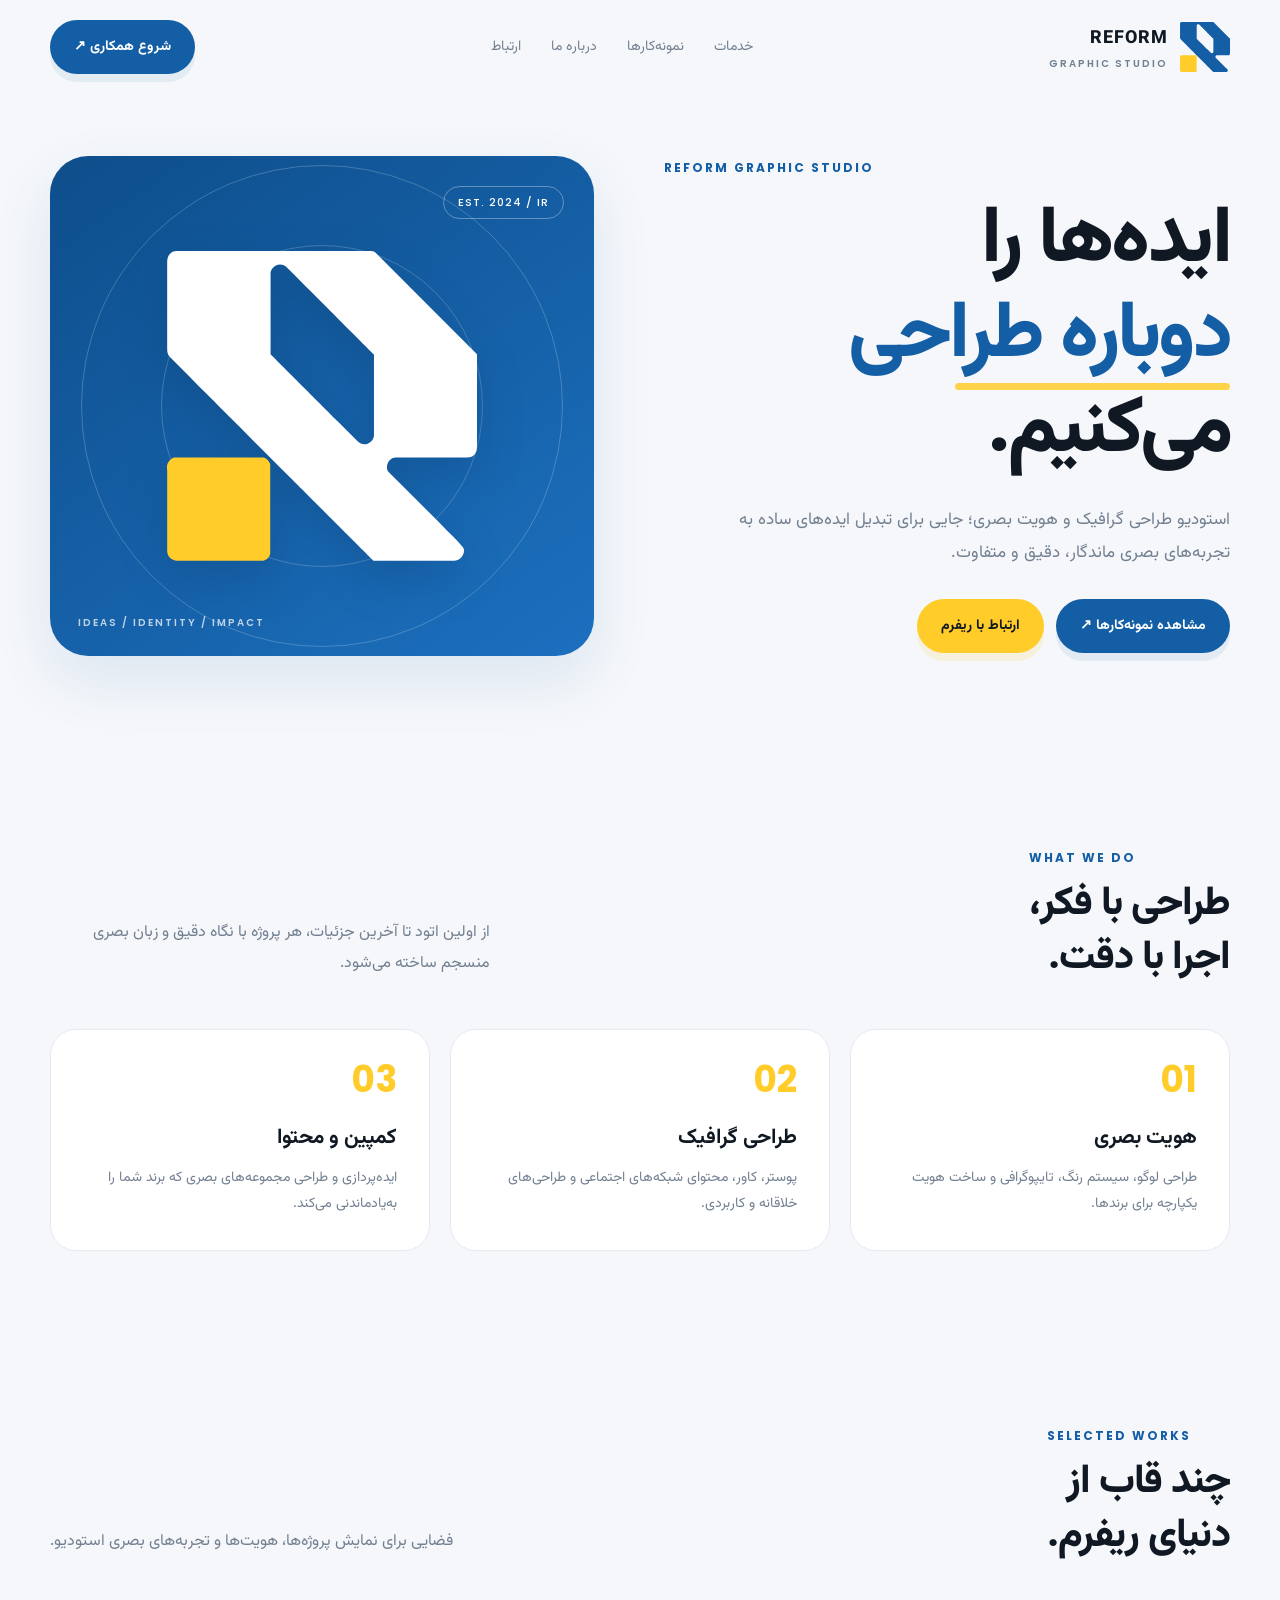
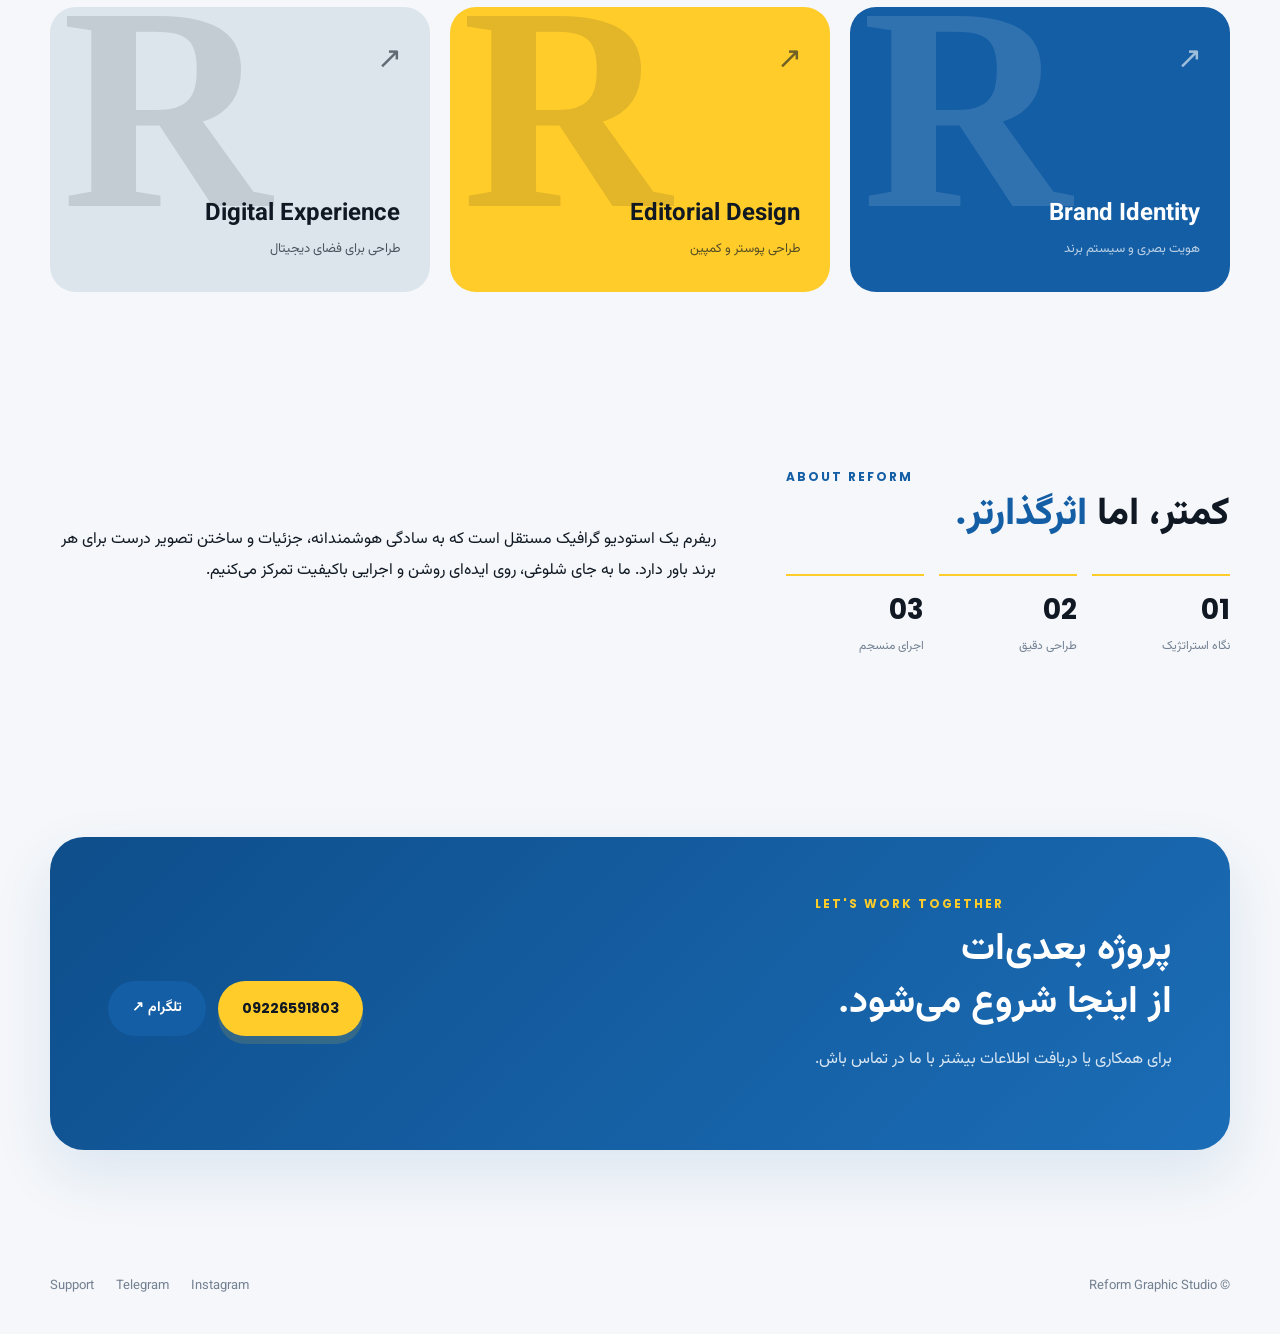
==== commit e3d7647f: "Complete phase 1 visual polish: hero, buttons, cards, animations, responsive layout" ====
--- a/index.html
+++ b/index.html
@@ -1 +1,98 @@
-<!doctype html><html lang="fa" dir="rtl"><head><meta charset="UTF-8"><meta name="viewport" content="width=device-width,initial-scale=1"><title>Reform — Graphic Studio</title><meta name="description" content="Reform Graphic Studio؛ طراحی هویت بصری، گرافیک و تجربه‌های دیجیتال."><link rel="preconnect" href="https://fonts.googleapis.com"><link rel="preconnect" href="https://fonts.gstatic.com" crossorigin><link href="https://fonts.googleapis.com/css2?family=Poppins:wght@400;500;600;700;800&family=Vazirmatn:wght@400;500;600;700;800&display=swap" rel="stylesheet"><style>:root{--blue:#145ea5;--yellow:#ffcc2a;--ink:#101923;--muted:#738091;--paper:#f5f7fa;--line:#e5eaf0;--white:#fff}*{box-sizing:border-box}html{scroll-behavior:smooth}body{margin:0;background:var(--paper);color:var(--ink);font-family:Vazirmatn,Arial,sans-serif;line-height:1.9}a{text-decoration:none;color:inherit}.wrap{width:min(1180px,calc(100% - 40px));margin:auto}.nav{height:94px;display:flex;align-items:center;justify-content:space-between;gap:24px}.brand{display:flex;align-items:center;gap:12px;font-weight:800;font-size:18px;letter-spacing:1px}.brand img{width:50px;height:50px;object-fit:contain;display:block}.brand small{display:block;font:600 10px Poppins,sans-serif;letter-spacing:2px;color:var(--muted);direction:ltr}.links{display:flex;gap:30px;color:var(--muted);font-size:14px}.btn{display:inline-flex;align-items:center;justify-content:center;gap:8px;background:var(--blue);color:#fff;border-radius:999px;padding:13px 23px;font-size:14px;font-weight:700}.btn.yellow{background:var(--yellow);color:var(--ink)}.hero{display:grid;grid-template-columns:1.02fr .98fr;gap:70px;align-items:center;padding:62px 0 105px}.eyebrow{font:700 12px Poppins,sans-serif;letter-spacing:2px;color:var(--blue);direction:ltr}.hero h1{font-size:clamp(44px,6.2vw,82px);line-height:1.2;letter-spacing:-2.5px;margin:18px 0 24px;font-weight:800}.hero h1 span{color:var(--blue)}.hero p{font-size:17px;color:var(--muted);max-width:520px}.actions{display:flex;gap:12px;flex-wrap:wrap;margin-top:30px}.art{min-height:500px;background:linear-gradient(145deg,#0e4e8b,#1c70bf);border-radius:38px;position:relative;display:grid;place-items:center;overflow:hidden;box-shadow:0 24px 60px #145ea51c}.art:before,.art:after{content:"";position:absolute;border:1px solid #ffffff35;border-radius:50%;width:480px;height:480px}.art:after{width:320px;height:320px}.art img{width:62%;max-width:310px;z-index:1}.stamp{position:absolute;top:30px;right:30px;border:1px solid #ffffff55;color:#fff;border-radius:999px;padding:7px 14px;font:500 11px Poppins,sans-serif;letter-spacing:1px;z-index:2}.section{padding:88px 0}.head{display:flex;align-items:end;justify-content:space-between;gap:35px;margin-bottom:34px}.head h2{font-size:40px;line-height:1.35;margin:10px 0;font-weight:800}.head p{color:var(--muted);max-width:440px}.grid{display:grid;grid-template-columns:repeat(3,1fr);gap:20px}.card{background:var(--white);border:1px solid var(--line);border-radius:26px;padding:32px}.number{font:700 36px Poppins,sans-serif;color:var(--yellow)}.card h3{font-size:21px;margin:13px 0 7px}.card p{font-size:14px;color:var(--muted);margin:0}.work{height:285px;border-radius:26px;padding:30px;display:flex;flex-direction:column;justify-content:end;background:var(--blue);color:#fff}.work:nth-child(2){background:var(--yellow);color:var(--ink)}.work:nth-child(3){background:#dce4ec;color:var(--ink)}.work h3,.work p{margin:0}.work h3{font-size:24px}.work p{font-size:13px;opacity:.7}.about{display:grid;grid-template-columns:.8fr 1.2fr;gap:70px;align-items:center}.quote{font-size:clamp(25px,3vw,42px);line-height:1.55;font-weight:800}.quote span{color:var(--blue)}.facts{display:grid;grid-template-columns:repeat(3,1fr);gap:15px;margin-top:28px}.fact{border-top:2px solid var(--yellow);padding-top:13px}.fact strong{display:block;font:700 28px Poppins,sans-serif}.fact small{color:var(--muted);font-size:12px}.contact{background:linear-gradient(135deg,#0e4e8b,#1b6db7);color:#fff;border-radius:34px;padding:58px;display:flex;align-items:center;justify-content:space-between;gap:30px}.contact h2{font-size:38px;line-height:1.4;margin:10px 0}.contact p{color:#dbe8f4}.contact .eyebrow{color:var(--yellow)}.phone{direction:ltr;unicode-bidi:plaintext;white-space:nowrap;font-family:Poppins,sans-serif}footer{padding:36px 0;display:flex;justify-content:space-between;gap:20px;color:var(--muted);font-size:13px}.social{display:flex;gap:22px}@media(max-width:800px){.wrap{width:calc(100% - 28px)}.nav{height:78px}.links{display:none}.hero{grid-template-columns:1fr;padding:40px 0 65px;gap:32px}.hero h1{letter-spacing:-1px}.art{min-height:330px}.head,.contact,footer{display:block}.head p{margin-top:18px}.grid,.about{grid-template-columns:1fr}.section{padding:58px 0}.about{gap:25px}.contact{padding:32px}.contact h2{font-size:30px}.contact .actions{margin-top:24px}.social{margin-top:16px}}</style></head><body><header class="wrap"><nav class="nav"><a class="brand" href="#top"><img src="header-logo.svg?v=3" alt="لوگوی ریفرم"><span>REFORM<small>GRAPHIC STUDIO</small></span></a><div class="links"><a href="#services">خدمات</a><a href="#work">نمونه‌کارها</a><a href="#about">درباره ما</a><a href="#contact">ارتباط</a></div><a class="btn" href="#contact">شروع همکاری ↗</a></nav></header><main id="top"><section class="wrap hero"><div><div class="eyebrow">REFORM GRAPHIC STUDIO</div><h1>ایده‌ها را<br><span>دوباره طراحی</span><br>می‌کنیم.</h1><p>استودیو طراحی گرافیک و هویت بصری؛ جایی برای تبدیل ایده‌های ساده به تجربه‌های بصری ماندگار، دقیق و متفاوت.</p><div class="actions"><a class="btn" href="#work">مشاهده نمونه‌کارها ↗</a><a class="btn yellow" href="#contact">ارتباط با ریفرم</a></div></div><div class="art"><div class="stamp">EST. 2024 / IR</div><img src="logo.svg?v=3" alt="لوگوی اصلی ریفرم"></div></section><section class="wrap section" id="services"><div class="head"><div><div class="eyebrow">WHAT WE DO</div><h2>طراحی با فکر،<br>اجرا با دقت.</h2></div><p>از اولین اتود تا آخرین جزئیات، هر پروژه با نگاه دقیق و زبان بصری منسجم ساخته می‌شود.</p></div><div class="grid"><article class="card"><div class="number">01</div><h3>هویت بصری</h3><p>طراحی لوگو، سیستم رنگ، تایپوگرافی و ساخت هویت یکپارچه برای برندها.</p></article><article class="card"><div class="number">02</div><h3>طراحی گرافیک</h3><p>پوستر، کاور، محتوای شبکه‌های اجتماعی و طراحی‌های خلاقانه و کاربردی.</p></article><article class="card"><div class="number">03</div><h3>کمپین و محتوا</h3><p>ایده‌پردازی و طراحی مجموعه‌های بصری که برند شما را به‌یادماندنی می‌کند.</p></article></div></section><section class="wrap section" id="work"><div class="head"><div><div class="eyebrow">SELECTED WORKS</div><h2>چند قاب از<br>دنیای ریفرم.</h2></div><p>فضایی برای نمایش پروژه‌ها، هویت‌ها و تجربه‌های بصری استودیو.</p></div><div class="grid"><article class="work"><h3>Brand Identity</h3><p>هویت بصری و سیستم برند</p></article><article class="work"><h3>Editorial Design</h3><p>طراحی پوستر و کمپین</p></article><article class="work"><h3>Digital Experience</h3><p>طراحی برای فضای دیجیتال</p></article></div></section><section class="wrap section" id="about"><div class="about"><div><div class="eyebrow">ABOUT REFORM</div><div class="quote">کمتر، اما <span>اثرگذارتر.</span></div><div class="facts"><div class="fact"><strong>01</strong><small>نگاه استراتژیک</small></div><div class="fact"><strong>02</strong><small>طراحی دقیق</small></div><div class="fact"><strong>03</strong><small>اجرای منسجم</small></div></div></div><p class="head p">ریفرم یک استودیو گرافیک مستقل است که به سادگی هوشمندانه، جزئیات و ساختن تصویر درست برای هر برند باور دارد. ما به جای شلوغی، روی ایده‌ای روشن و اجرایی باکیفیت تمرکز می‌کنیم.</p></div></section><section class="wrap section" id="contact"><div class="contact"><div><div class="eyebrow">LET'S WORK TOGETHER</div><h2>پروژه بعدی‌ات<br>از اینجا شروع می‌شود.</h2><p>برای همکاری یا دریافت اطلاعات بیشتر با ما در تماس باش.</p></div><div class="actions"><a class="btn yellow phone" href="tel:+989226591803">09226591803</a><a class="btn" href="https://t.me/reformgraphic" target="_blank" rel="noreferrer">تلگرام ↗</a></div></div></section></main><footer class="wrap"><span>© Reform Graphic Studio</span><div class="social"><a href="https://instagram.com/reformgraphic" target="_blank" rel="noreferrer">Instagram</a><a href="https://t.me/reformgraphic" target="_blank" rel="noreferrer">Telegram</a><a href="https://t.me/reformgraphic1" target="_blank" rel="noreferrer">Support</a></div></footer></body></html>+<!doctype html>
+<html lang="fa" dir="rtl">
+<head>
+<meta charset="UTF-8">
+<meta name="viewport" content="width=device-width,initial-scale=1">
+<title>Reform — Graphic Studio</title>
+<meta name="description" content="Reform Graphic Studio؛ طراحی هویت بصری، گرافیک و تجربه‌های دیجیتال.">
+<link rel="preconnect" href="https://fonts.googleapis.com">
+<link rel="preconnect" href="https://fonts.gstatic.com" crossorigin>
+<link href="https://fonts.googleapis.com/css2?family=Poppins:wght@400;500;600;700;800&family=Vazirmatn:wght@400;500;600;700;800&display=swap" rel="stylesheet">
+<style>
+:root{--blue:#145ea5;--blue-dark:#0b477f;--blue-soft:#eaf3fb;--yellow:#ffcc2a;--ink:#101923;--muted:#738091;--paper:#f5f7fa;--line:#e5eaf0;--white:#fff}
+*{box-sizing:border-box}
+html{scroll-behavior:smooth}
+body{margin:0;background:var(--paper);color:var(--ink);font-family:Vazirmatn,Arial,sans-serif;line-height:1.9;overflow-x:hidden}
+a{text-decoration:none;color:inherit}
+.wrap{width:min(1180px,calc(100% - 40px));margin:auto}
+.nav{height:94px;display:flex;align-items:center;justify-content:space-between;gap:24px}
+.brand{display:flex;align-items:center;gap:12px;font-weight:800;font-size:18px;letter-spacing:1px;transition:transform .25s ease}
+.brand:hover{transform:translateY(-2px)}
+.brand img{width:50px;height:50px;object-fit:contain;display:block}
+.brand small{display:block;font:600 10px Poppins,sans-serif;letter-spacing:2px;color:var(--muted);direction:ltr}
+.links{display:flex;gap:30px;color:var(--muted);font-size:14px}
+.links a{position:relative;padding:8px 0;transition:color .25s ease}
+.links a:after{content:"";position:absolute;right:0;bottom:0;width:0;height:2px;background:var(--yellow);transition:width .25s ease}
+.links a:hover{color:var(--blue)}
+.links a:hover:after{width:100%}
+.btn{display:inline-flex;align-items:center;justify-content:center;gap:8px;background:var(--blue);color:#fff;border-radius:999px;padding:14px 24px;font-size:14px;font-weight:700;transition:transform .25s ease,box-shadow .25s ease,background .25s ease;box-shadow:0 8px 0 rgba(20,94,165,.08)}
+.btn:hover{transform:translateY(-4px);box-shadow:0 14px 28px #145ea52b;background:var(--blue-dark)}
+.btn.yellow{background:var(--yellow);color:var(--ink);box-shadow:0 8px 0 rgba(255,204,42,.14)}
+.btn.yellow:hover{background:#ffd94f;box-shadow:0 14px 28px #ffcc2a40}
+.hero{display:grid;grid-template-columns:1.02fr .98fr;gap:70px;align-items:center;padding:62px 0 105px}
+.hero-copy{animation:rise .8s ease both}
+.eyebrow{font:700 12px Poppins,sans-serif;letter-spacing:2px;color:var(--blue);direction:ltr}
+.hero h1{font-size:clamp(44px,6.2vw,82px);line-height:1.2;letter-spacing:-2.5px;margin:18px 0 24px;font-weight:800}
+.hero h1 span{color:var(--blue);position:relative;display:inline-block}
+.hero h1 span:after{content:"";position:absolute;right:0;bottom:-5px;width:72%;height:7px;background:var(--yellow);border-radius:10px;z-index:-1;opacity:.85}
+.hero p{font-size:17px;color:var(--muted);max-width:520px;margin:0}
+.actions{display:flex;gap:12px;flex-wrap:wrap;margin-top:30px}
+.art{min-height:500px;background:linear-gradient(145deg,#0e4e8b,#1c70bf);border-radius:38px;position:relative;display:grid;place-items:center;overflow:hidden;box-shadow:0 24px 60px #145ea51c;isolation:isolate;animation:rise .9s .15s ease both}
+.art:before,.art:after{content:"";position:absolute;border:1px solid #ffffff35;border-radius:50%;width:480px;height:480px;animation:orbit 22s linear infinite}
+.art:after{width:320px;height:320px;animation-direction:reverse;animation-duration:16s}
+.art img{width:62%;max-width:310px;z-index:1;filter:drop-shadow(0 18px 22px #062f5b35);animation:float 6s ease-in-out infinite}
+.stamp{position:absolute;top:30px;right:30px;border:1px solid #ffffff55;color:#fff;border-radius:999px;padding:7px 14px;font:500 11px Poppins,sans-serif;letter-spacing:1px;z-index:2}
+.art-label{position:absolute;bottom:25px;left:28px;color:#ffffffb8;font:600 10px Poppins,sans-serif;letter-spacing:2px;direction:ltr}
+.section{padding:88px 0}
+.head{display:flex;align-items:end;justify-content:space-between;gap:35px;margin-bottom:34px}
+.head h2{font-size:40px;line-height:1.35;margin:10px 0;font-weight:800;letter-spacing:-1px}
+.head p{color:var(--muted);max-width:440px}
+.grid{display:grid;grid-template-columns:repeat(3,1fr);gap:20px}
+.card{background:var(--white);border:1px solid var(--line);border-radius:26px;padding:32px;transition:transform .3s ease,box-shadow .3s ease,border-color .3s ease;position:relative;overflow:hidden}
+.card:before{content:"";position:absolute;top:0;right:0;width:0;height:4px;background:var(--yellow);transition:width .3s ease}
+.card:hover{transform:translateY(-8px);box-shadow:0 20px 45px #14202b12;border-color:#d4e1ee}
+.card:hover:before{width:100%}
+.number{font:700 36px Poppins,sans-serif;color:var(--yellow);line-height:1}
+.card h3{font-size:21px;margin:20px 0 7px}
+.card p{font-size:14px;color:var(--muted);margin:0}
+.work{height:285px;border-radius:26px;padding:30px;display:flex;flex-direction:column;justify-content:end;position:relative;overflow:hidden;background:var(--blue);color:#fff;transition:transform .3s ease,box-shadow .3s ease}
+.work:before{content:"R";position:absolute;top:-65px;left:12px;font:700 290px 'Playfair Display',serif;opacity:.12;transition:transform .5s ease}
+.work:after{content:"↗";position:absolute;top:25px;right:28px;font-size:30px;opacity:.6;transition:transform .3s ease}
+.work:hover{transform:translateY(-8px);box-shadow:0 20px 45px #14202b18}
+.work:hover:before{transform:translate(15px,10px) rotate(-8deg)}
+.work:hover:after{transform:translate(-5px,5px)}
+.work h3,.work p{position:relative;margin:0}.work h3{font-size:24px}.work p{font-size:13px;opacity:.7}.work:nth-child(2){background:var(--yellow);color:var(--ink)}.work:nth-child(3){background:#dce4ec;color:var(--ink)}
+.about{display:grid;grid-template-columns:.8fr 1.2fr;gap:70px;align-items:center}
+.quote{font-size:clamp(25px,3vw,42px);line-height:1.55;font-weight:800}.quote span{color:var(--blue)}
+.facts{display:grid;grid-template-columns:repeat(3,1fr);gap:15px;margin-top:28px}.fact{border-top:2px solid var(--yellow);padding-top:13px}.fact strong{display:block;font:700 28px Poppins,sans-serif}.fact small{color:var(--muted);font-size:12px}
+.contact{background:linear-gradient(135deg,#0e4e8b,#1b6db7);color:#fff;border-radius:34px;padding:58px;display:flex;align-items:center;justify-content:space-between;gap:30px;box-shadow:0 24px 60px #145ea51c}.contact h2{font-size:38px;line-height:1.4;margin:10px 0}.contact p{color:#dbe8f4}.contact .eyebrow{color:var(--yellow)}
+.phone{direction:ltr;unicode-bidi:plaintext;white-space:nowrap;font-family:Poppins,sans-serif}
+footer{padding:36px 0;display:flex;justify-content:space-between;gap:20px;color:var(--muted);font-size:13px}.social{display:flex;gap:22px}.social a:hover{color:var(--blue)}
+.reveal{opacity:0;transform:translateY(24px);transition:opacity .7s ease,transform .7s ease}.reveal.visible{opacity:1;transform:none}
+@keyframes rise{from{opacity:0;transform:translateY(22px)}to{opacity:1;transform:none}}
+@keyframes float{0%,100%{transform:translateY(0)}50%{transform:translateY(-12px)}}
+@keyframes orbit{to{transform:rotate(360deg)}}
+@media(max-width:800px){.wrap{width:calc(100% - 28px)}.nav{height:78px}.links{display:none}.hero{grid-template-columns:1fr;padding:40px 0 65px;gap:32px}.hero h1{letter-spacing:-1px}.hero p{font-size:15px}.art{min-height:330px;border-radius:28px}.art:before{width:360px;height:360px}.art:after{width:240px;height:240px}.art img{width:55%}.head,.contact,footer{display:block}.head p{margin-top:18px}.head h2{font-size:32px}.grid,.about{grid-template-columns:1fr}.section{padding:58px 0}.about{gap:25px}.contact{padding:32px}.contact h2{font-size:30px}.contact .actions{margin-top:24px}.social{margin-top:16px}.card{padding:28px}.work{height:240px}}
+@media(prefers-reduced-motion:reduce){*,*:before,*:after{scroll-behavior:auto!important;animation:none!important;transition:none!important}.reveal{opacity:1;transform:none}}
+</style>
+</head>
+<body>
+<header class="wrap"><nav class="nav">
+<a class="brand" href="#top"><img src="header-logo.svg?v=3" alt="لوگوی ریفرم"><span>REFORM<small>GRAPHIC STUDIO</small></span></a>
+<div class="links"><a href="#services">خدمات</a><a href="#work">نمونه‌کارها</a><a href="#about">درباره ما</a><a href="#contact">ارتباط</a></div>
+<a class="btn" href="#contact">شروع همکاری ↗</a>
+</nav></header>
+<main id="top">
+<section class="wrap hero"><div class="hero-copy"><div class="eyebrow">REFORM GRAPHIC STUDIO</div><h1>ایده‌ها را<br><span>دوباره طراحی</span><br>می‌کنیم.</h1><p>استودیو طراحی گرافیک و هویت بصری؛ جایی برای تبدیل ایده‌های ساده به تجربه‌های بصری ماندگار، دقیق و متفاوت.</p><div class="actions"><a class="btn" href="#work">مشاهده نمونه‌کارها ↗</a><a class="btn yellow" href="#contact">ارتباط با ریفرم</a></div></div><div class="art"><div class="stamp">EST. 2024 / IR</div><img src="logo.svg?v=3" alt="لوگوی اصلی ریفرم"><div class="art-label">IDEAS / IDENTITY / IMPACT</div></div></section>
+<section class="wrap section reveal" id="services"><div class="head"><div><div class="eyebrow">WHAT WE DO</div><h2>طراحی با فکر،<br>اجرا با دقت.</h2></div><p>از اولین اتود تا آخرین جزئیات، هر پروژه با نگاه دقیق و زبان بصری منسجم ساخته می‌شود.</p></div><div class="grid"><article class="card"><div class="number">01</div><h3>هویت بصری</h3><p>طراحی لوگو، سیستم رنگ، تایپوگرافی و ساخت هویت یکپارچه برای برندها.</p></article><article class="card"><div class="number">02</div><h3>طراحی گرافیک</h3><p>پوستر، کاور، محتوای شبکه‌های اجتماعی و طراحی‌های خلاقانه و کاربردی.</p></article><article class="card"><div class="number">03</div><h3>کمپین و محتوا</h3><p>ایده‌پردازی و طراحی مجموعه‌های بصری که برند شما را به‌یادماندنی می‌کند.</p></article></div></section>
+<section class="wrap section reveal" id="work"><div class="head"><div><div class="eyebrow">SELECTED WORKS</div><h2>چند قاب از<br>دنیای ریفرم.</h2></div><p>فضایی برای نمایش پروژه‌ها، هویت‌ها و تجربه‌های بصری استودیو.</p></div><div class="grid"><article class="work"><h3>Brand Identity</h3><p>هویت بصری و سیستم برند</p></article><article class="work"><h3>Editorial Design</h3><p>طراحی پوستر و کمپین</p></article><article class="work"><h3>Digital Experience</h3><p>طراحی برای فضای دیجیتال</p></article></div></section>
+<section class="wrap section reveal" id="about"><div class="about"><div><div class="eyebrow">ABOUT REFORM</div><div class="quote">کمتر، اما <span>اثرگذارتر.</span></div><div class="facts"><div class="fact"><strong>01</strong><small>نگاه استراتژیک</small></div><div class="fact"><strong>02</strong><small>طراحی دقیق</small></div><div class="fact"><strong>03</strong><small>اجرای منسجم</small></div></div></div><p class="head p">ریفرم یک استودیو گرافیک مستقل است که به سادگی هوشمندانه، جزئیات و ساختن تصویر درست برای هر برند باور دارد. ما به جای شلوغی، روی ایده‌ای روشن و اجرایی باکیفیت تمرکز می‌کنیم.</p></div></section>
+<section class="wrap section reveal" id="contact"><div class="contact"><div><div class="eyebrow">LET'S WORK TOGETHER</div><h2>پروژه بعدی‌ات<br>از اینجا شروع می‌شود.</h2><p>برای همکاری یا دریافت اطلاعات بیشتر با ما در تماس باش.</p></div><div class="actions"><a class="btn yellow phone" href="tel:+989226591803">09226591803</a><a class="btn" href="https://t.me/reformgraphic" target="_blank" rel="noreferrer">تلگرام ↗</a></div></div></section>
+</main>
+<footer class="wrap"><span>© Reform Graphic Studio</span><div class="social"><a href="https://instagram.com/reformgraphic" target="_blank" rel="noreferrer">Instagram</a><a href="https://t.me/reformgraphic" target="_blank" rel="noreferrer">Telegram</a><a href="https://t.me/reformgraphic1" target="_blank" rel="noreferrer">Support</a></div></footer>
+<script>
+const observer=new IntersectionObserver(entries=>entries.forEach(entry=>{if(entry.isIntersecting){entry.target.classList.add('visible');observer.unobserve(entry.target)}}),{threshold:.12});
+document.querySelectorAll('.reveal').forEach(el=>observer.observe(el));
+</script>
+</body>
+</html>
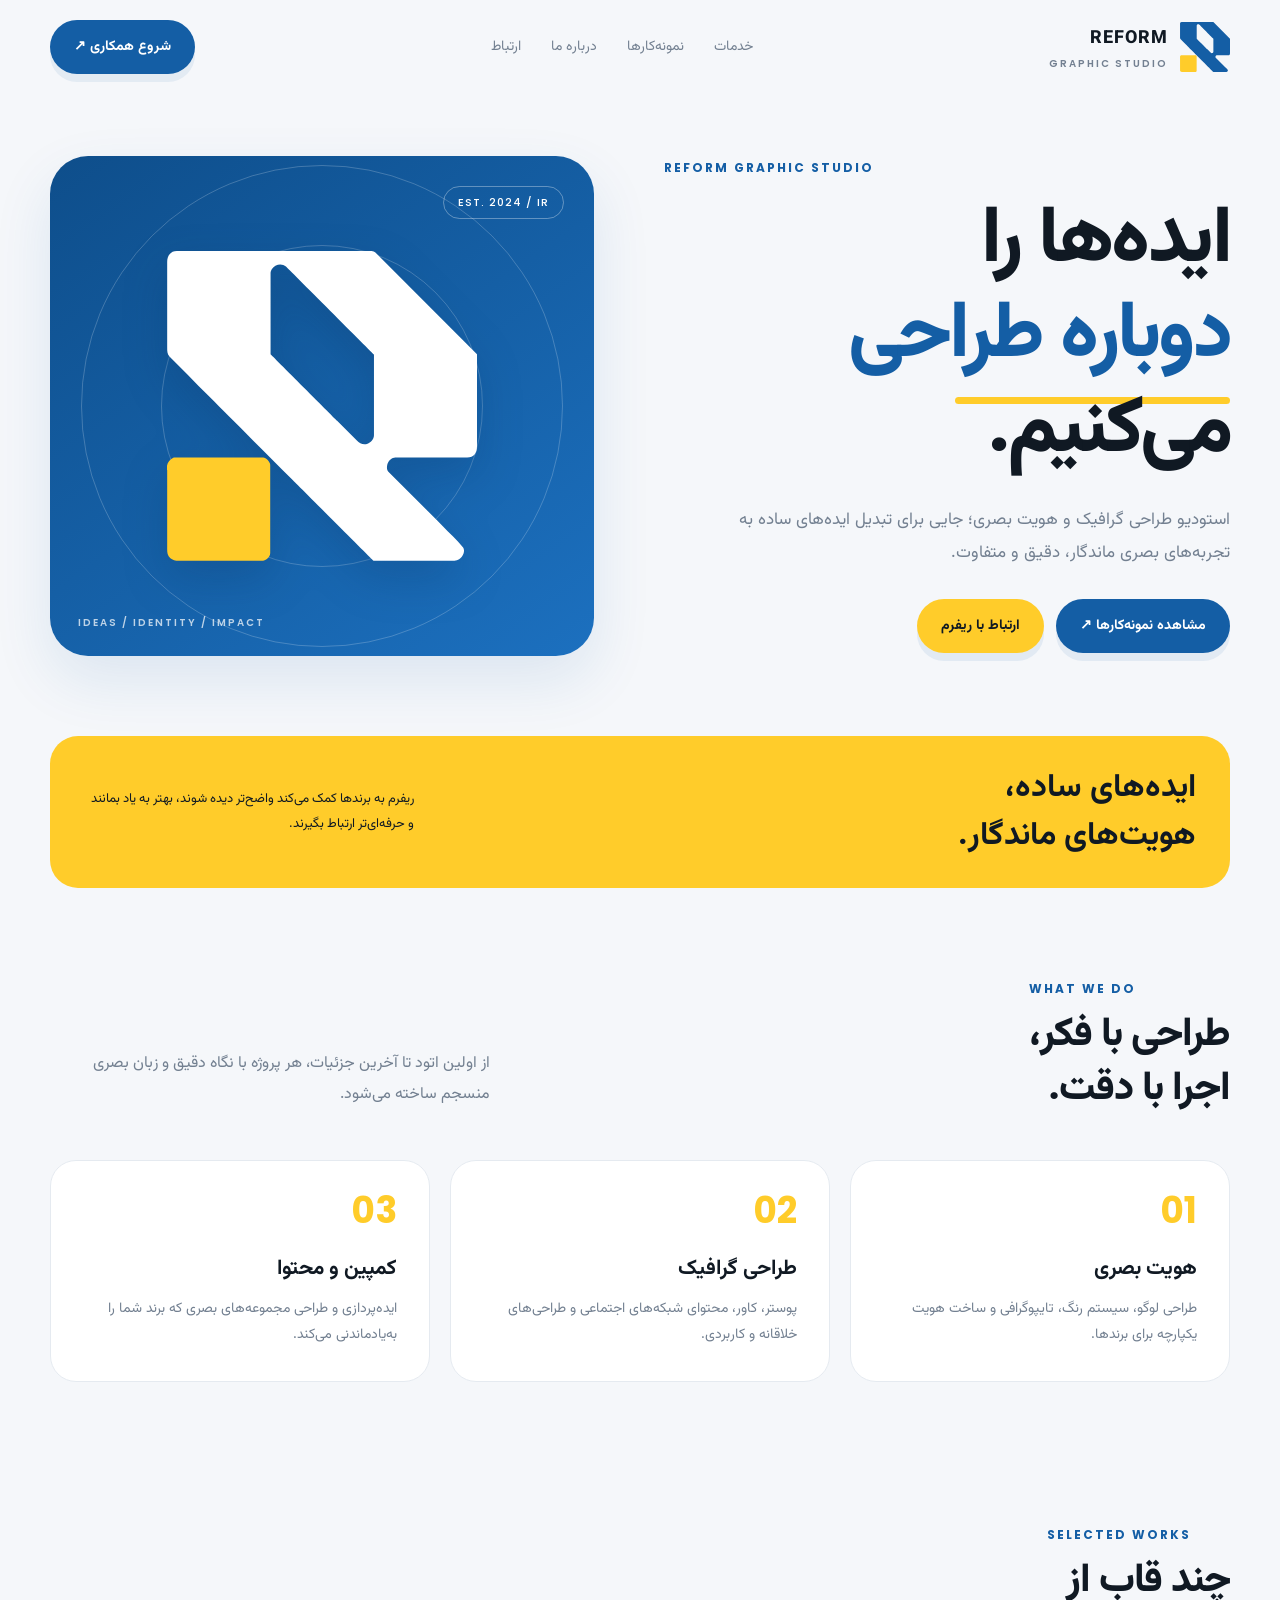
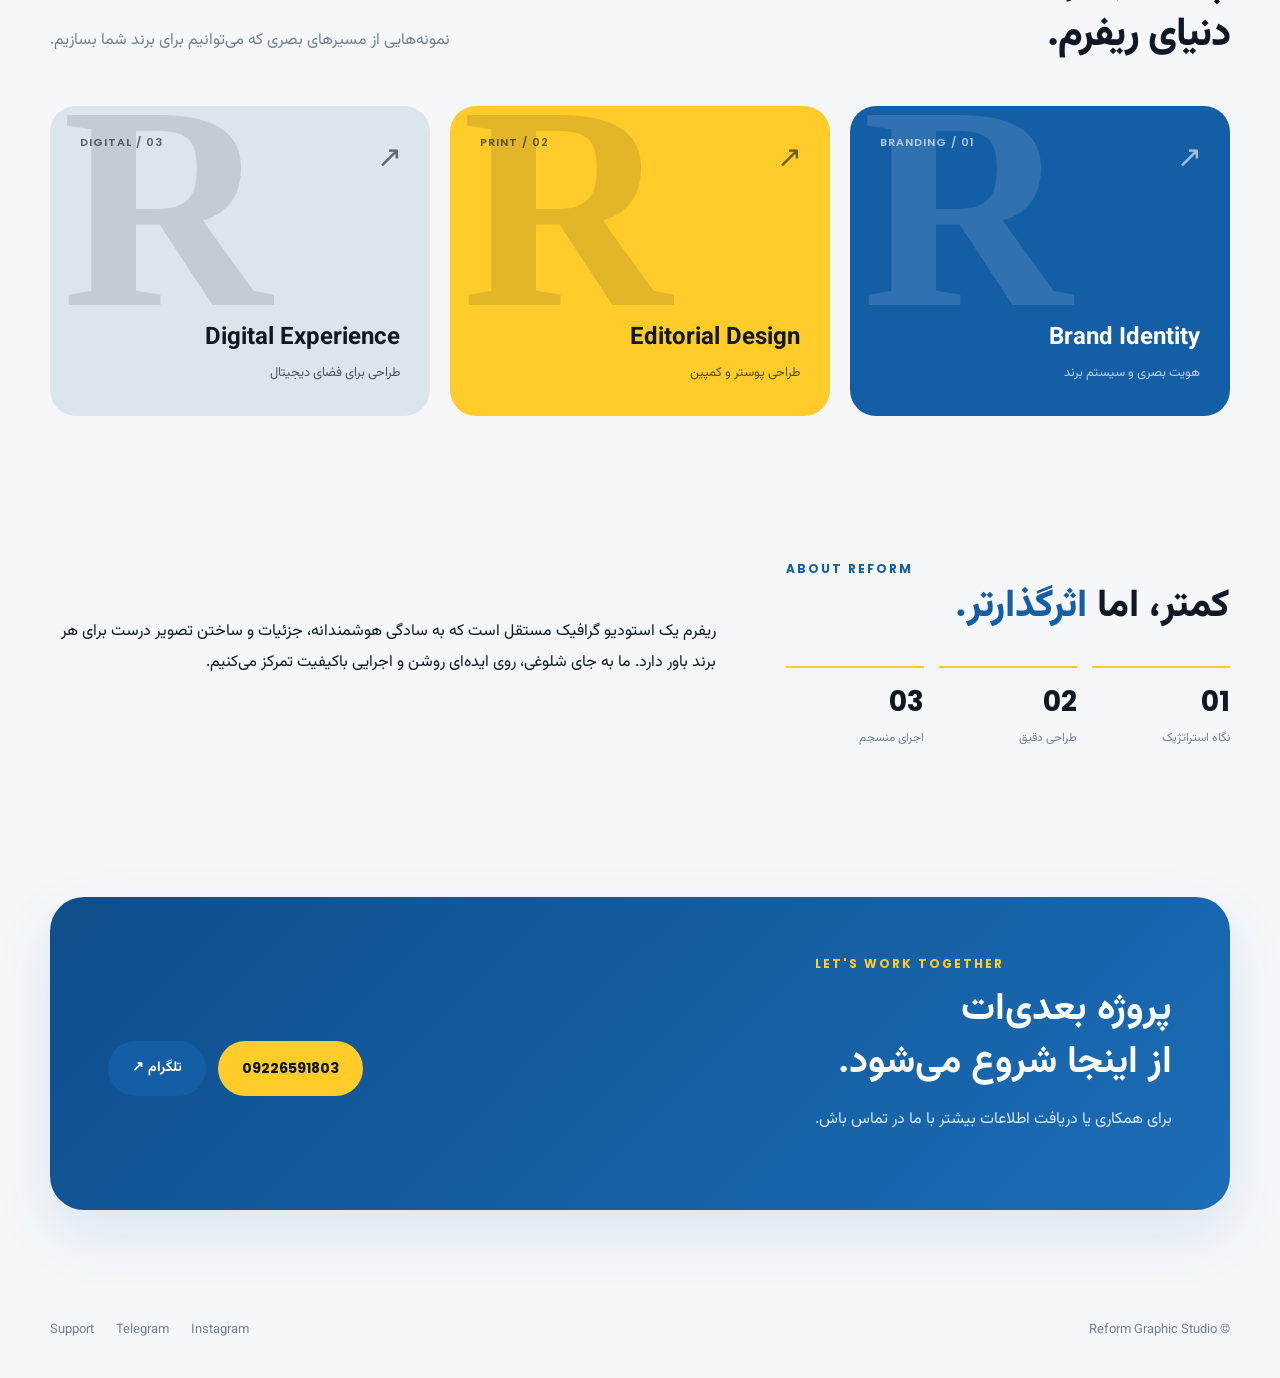
==== commit 8eac2d5b: "Complete stage 2 visual redesign" ====
--- a/index.html
+++ b/index.html
@@ -1,98 +1 @@
-<!doctype html>
-<html lang="fa" dir="rtl">
-<head>
-<meta charset="UTF-8">
-<meta name="viewport" content="width=device-width,initial-scale=1">
-<title>Reform — Graphic Studio</title>
-<meta name="description" content="Reform Graphic Studio؛ طراحی هویت بصری، گرافیک و تجربه‌های دیجیتال.">
-<link rel="preconnect" href="https://fonts.googleapis.com">
-<link rel="preconnect" href="https://fonts.gstatic.com" crossorigin>
-<link href="https://fonts.googleapis.com/css2?family=Poppins:wght@400;500;600;700;800&family=Vazirmatn:wght@400;500;600;700;800&display=swap" rel="stylesheet">
-<style>
-:root{--blue:#145ea5;--blue-dark:#0b477f;--blue-soft:#eaf3fb;--yellow:#ffcc2a;--ink:#101923;--muted:#738091;--paper:#f5f7fa;--line:#e5eaf0;--white:#fff}
-*{box-sizing:border-box}
-html{scroll-behavior:smooth}
-body{margin:0;background:var(--paper);color:var(--ink);font-family:Vazirmatn,Arial,sans-serif;line-height:1.9;overflow-x:hidden}
-a{text-decoration:none;color:inherit}
-.wrap{width:min(1180px,calc(100% - 40px));margin:auto}
-.nav{height:94px;display:flex;align-items:center;justify-content:space-between;gap:24px}
-.brand{display:flex;align-items:center;gap:12px;font-weight:800;font-size:18px;letter-spacing:1px;transition:transform .25s ease}
-.brand:hover{transform:translateY(-2px)}
-.brand img{width:50px;height:50px;object-fit:contain;display:block}
-.brand small{display:block;font:600 10px Poppins,sans-serif;letter-spacing:2px;color:var(--muted);direction:ltr}
-.links{display:flex;gap:30px;color:var(--muted);font-size:14px}
-.links a{position:relative;padding:8px 0;transition:color .25s ease}
-.links a:after{content:"";position:absolute;right:0;bottom:0;width:0;height:2px;background:var(--yellow);transition:width .25s ease}
-.links a:hover{color:var(--blue)}
-.links a:hover:after{width:100%}
-.btn{display:inline-flex;align-items:center;justify-content:center;gap:8px;background:var(--blue);color:#fff;border-radius:999px;padding:14px 24px;font-size:14px;font-weight:700;transition:transform .25s ease,box-shadow .25s ease,background .25s ease;box-shadow:0 8px 0 rgba(20,94,165,.08)}
-.btn:hover{transform:translateY(-4px);box-shadow:0 14px 28px #145ea52b;background:var(--blue-dark)}
-.btn.yellow{background:var(--yellow);color:var(--ink);box-shadow:0 8px 0 rgba(255,204,42,.14)}
-.btn.yellow:hover{background:#ffd94f;box-shadow:0 14px 28px #ffcc2a40}
-.hero{display:grid;grid-template-columns:1.02fr .98fr;gap:70px;align-items:center;padding:62px 0 105px}
-.hero-copy{animation:rise .8s ease both}
-.eyebrow{font:700 12px Poppins,sans-serif;letter-spacing:2px;color:var(--blue);direction:ltr}
-.hero h1{font-size:clamp(44px,6.2vw,82px);line-height:1.2;letter-spacing:-2.5px;margin:18px 0 24px;font-weight:800}
-.hero h1 span{color:var(--blue);position:relative;display:inline-block}
-.hero h1 span:after{content:"";position:absolute;right:0;bottom:-5px;width:72%;height:7px;background:var(--yellow);border-radius:10px;z-index:-1;opacity:.85}
-.hero p{font-size:17px;color:var(--muted);max-width:520px;margin:0}
-.actions{display:flex;gap:12px;flex-wrap:wrap;margin-top:30px}
-.art{min-height:500px;background:linear-gradient(145deg,#0e4e8b,#1c70bf);border-radius:38px;position:relative;display:grid;place-items:center;overflow:hidden;box-shadow:0 24px 60px #145ea51c;isolation:isolate;animation:rise .9s .15s ease both}
-.art:before,.art:after{content:"";position:absolute;border:1px solid #ffffff35;border-radius:50%;width:480px;height:480px;animation:orbit 22s linear infinite}
-.art:after{width:320px;height:320px;animation-direction:reverse;animation-duration:16s}
-.art img{width:62%;max-width:310px;z-index:1;filter:drop-shadow(0 18px 22px #062f5b35);animation:float 6s ease-in-out infinite}
-.stamp{position:absolute;top:30px;right:30px;border:1px solid #ffffff55;color:#fff;border-radius:999px;padding:7px 14px;font:500 11px Poppins,sans-serif;letter-spacing:1px;z-index:2}
-.art-label{position:absolute;bottom:25px;left:28px;color:#ffffffb8;font:600 10px Poppins,sans-serif;letter-spacing:2px;direction:ltr}
-.section{padding:88px 0}
-.head{display:flex;align-items:end;justify-content:space-between;gap:35px;margin-bottom:34px}
-.head h2{font-size:40px;line-height:1.35;margin:10px 0;font-weight:800;letter-spacing:-1px}
-.head p{color:var(--muted);max-width:440px}
-.grid{display:grid;grid-template-columns:repeat(3,1fr);gap:20px}
-.card{background:var(--white);border:1px solid var(--line);border-radius:26px;padding:32px;transition:transform .3s ease,box-shadow .3s ease,border-color .3s ease;position:relative;overflow:hidden}
-.card:before{content:"";position:absolute;top:0;right:0;width:0;height:4px;background:var(--yellow);transition:width .3s ease}
-.card:hover{transform:translateY(-8px);box-shadow:0 20px 45px #14202b12;border-color:#d4e1ee}
-.card:hover:before{width:100%}
-.number{font:700 36px Poppins,sans-serif;color:var(--yellow);line-height:1}
-.card h3{font-size:21px;margin:20px 0 7px}
-.card p{font-size:14px;color:var(--muted);margin:0}
-.work{height:285px;border-radius:26px;padding:30px;display:flex;flex-direction:column;justify-content:end;position:relative;overflow:hidden;background:var(--blue);color:#fff;transition:transform .3s ease,box-shadow .3s ease}
-.work:before{content:"R";position:absolute;top:-65px;left:12px;font:700 290px 'Playfair Display',serif;opacity:.12;transition:transform .5s ease}
-.work:after{content:"↗";position:absolute;top:25px;right:28px;font-size:30px;opacity:.6;transition:transform .3s ease}
-.work:hover{transform:translateY(-8px);box-shadow:0 20px 45px #14202b18}
-.work:hover:before{transform:translate(15px,10px) rotate(-8deg)}
-.work:hover:after{transform:translate(-5px,5px)}
-.work h3,.work p{position:relative;margin:0}.work h3{font-size:24px}.work p{font-size:13px;opacity:.7}.work:nth-child(2){background:var(--yellow);color:var(--ink)}.work:nth-child(3){background:#dce4ec;color:var(--ink)}
-.about{display:grid;grid-template-columns:.8fr 1.2fr;gap:70px;align-items:center}
-.quote{font-size:clamp(25px,3vw,42px);line-height:1.55;font-weight:800}.quote span{color:var(--blue)}
-.facts{display:grid;grid-template-columns:repeat(3,1fr);gap:15px;margin-top:28px}.fact{border-top:2px solid var(--yellow);padding-top:13px}.fact strong{display:block;font:700 28px Poppins,sans-serif}.fact small{color:var(--muted);font-size:12px}
-.contact{background:linear-gradient(135deg,#0e4e8b,#1b6db7);color:#fff;border-radius:34px;padding:58px;display:flex;align-items:center;justify-content:space-between;gap:30px;box-shadow:0 24px 60px #145ea51c}.contact h2{font-size:38px;line-height:1.4;margin:10px 0}.contact p{color:#dbe8f4}.contact .eyebrow{color:var(--yellow)}
-.phone{direction:ltr;unicode-bidi:plaintext;white-space:nowrap;font-family:Poppins,sans-serif}
-footer{padding:36px 0;display:flex;justify-content:space-between;gap:20px;color:var(--muted);font-size:13px}.social{display:flex;gap:22px}.social a:hover{color:var(--blue)}
-.reveal{opacity:0;transform:translateY(24px);transition:opacity .7s ease,transform .7s ease}.reveal.visible{opacity:1;transform:none}
-@keyframes rise{from{opacity:0;transform:translateY(22px)}to{opacity:1;transform:none}}
-@keyframes float{0%,100%{transform:translateY(0)}50%{transform:translateY(-12px)}}
-@keyframes orbit{to{transform:rotate(360deg)}}
-@media(max-width:800px){.wrap{width:calc(100% - 28px)}.nav{height:78px}.links{display:none}.hero{grid-template-columns:1fr;padding:40px 0 65px;gap:32px}.hero h1{letter-spacing:-1px}.hero p{font-size:15px}.art{min-height:330px;border-radius:28px}.art:before{width:360px;height:360px}.art:after{width:240px;height:240px}.art img{width:55%}.head,.contact,footer{display:block}.head p{margin-top:18px}.head h2{font-size:32px}.grid,.about{grid-template-columns:1fr}.section{padding:58px 0}.about{gap:25px}.contact{padding:32px}.contact h2{font-size:30px}.contact .actions{margin-top:24px}.social{margin-top:16px}.card{padding:28px}.work{height:240px}}
-@media(prefers-reduced-motion:reduce){*,*:before,*:after{scroll-behavior:auto!important;animation:none!important;transition:none!important}.reveal{opacity:1;transform:none}}
-</style>
-</head>
-<body>
-<header class="wrap"><nav class="nav">
-<a class="brand" href="#top"><img src="header-logo.svg?v=3" alt="لوگوی ریفرم"><span>REFORM<small>GRAPHIC STUDIO</small></span></a>
-<div class="links"><a href="#services">خدمات</a><a href="#work">نمونه‌کارها</a><a href="#about">درباره ما</a><a href="#contact">ارتباط</a></div>
-<a class="btn" href="#contact">شروع همکاری ↗</a>
-</nav></header>
-<main id="top">
-<section class="wrap hero"><div class="hero-copy"><div class="eyebrow">REFORM GRAPHIC STUDIO</div><h1>ایده‌ها را<br><span>دوباره طراحی</span><br>می‌کنیم.</h1><p>استودیو طراحی گرافیک و هویت بصری؛ جایی برای تبدیل ایده‌های ساده به تجربه‌های بصری ماندگار، دقیق و متفاوت.</p><div class="actions"><a class="btn" href="#work">مشاهده نمونه‌کارها ↗</a><a class="btn yellow" href="#contact">ارتباط با ریفرم</a></div></div><div class="art"><div class="stamp">EST. 2024 / IR</div><img src="logo.svg?v=3" alt="لوگوی اصلی ریفرم"><div class="art-label">IDEAS / IDENTITY / IMPACT</div></div></section>
-<section class="wrap section reveal" id="services"><div class="head"><div><div class="eyebrow">WHAT WE DO</div><h2>طراحی با فکر،<br>اجرا با دقت.</h2></div><p>از اولین اتود تا آخرین جزئیات، هر پروژه با نگاه دقیق و زبان بصری منسجم ساخته می‌شود.</p></div><div class="grid"><article class="card"><div class="number">01</div><h3>هویت بصری</h3><p>طراحی لوگو، سیستم رنگ، تایپوگرافی و ساخت هویت یکپارچه برای برندها.</p></article><article class="card"><div class="number">02</div><h3>طراحی گرافیک</h3><p>پوستر، کاور، محتوای شبکه‌های اجتماعی و طراحی‌های خلاقانه و کاربردی.</p></article><article class="card"><div class="number">03</div><h3>کمپین و محتوا</h3><p>ایده‌پردازی و طراحی مجموعه‌های بصری که برند شما را به‌یادماندنی می‌کند.</p></article></div></section>
-<section class="wrap section reveal" id="work"><div class="head"><div><div class="eyebrow">SELECTED WORKS</div><h2>چند قاب از<br>دنیای ریفرم.</h2></div><p>فضایی برای نمایش پروژه‌ها، هویت‌ها و تجربه‌های بصری استودیو.</p></div><div class="grid"><article class="work"><h3>Brand Identity</h3><p>هویت بصری و سیستم برند</p></article><article class="work"><h3>Editorial Design</h3><p>طراحی پوستر و کمپین</p></article><article class="work"><h3>Digital Experience</h3><p>طراحی برای فضای دیجیتال</p></article></div></section>
-<section class="wrap section reveal" id="about"><div class="about"><div><div class="eyebrow">ABOUT REFORM</div><div class="quote">کمتر، اما <span>اثرگذارتر.</span></div><div class="facts"><div class="fact"><strong>01</strong><small>نگاه استراتژیک</small></div><div class="fact"><strong>02</strong><small>طراحی دقیق</small></div><div class="fact"><strong>03</strong><small>اجرای منسجم</small></div></div></div><p class="head p">ریفرم یک استودیو گرافیک مستقل است که به سادگی هوشمندانه، جزئیات و ساختن تصویر درست برای هر برند باور دارد. ما به جای شلوغی، روی ایده‌ای روشن و اجرایی باکیفیت تمرکز می‌کنیم.</p></div></section>
-<section class="wrap section reveal" id="contact"><div class="contact"><div><div class="eyebrow">LET'S WORK TOGETHER</div><h2>پروژه بعدی‌ات<br>از اینجا شروع می‌شود.</h2><p>برای همکاری یا دریافت اطلاعات بیشتر با ما در تماس باش.</p></div><div class="actions"><a class="btn yellow phone" href="tel:+989226591803">09226591803</a><a class="btn" href="https://t.me/reformgraphic" target="_blank" rel="noreferrer">تلگرام ↗</a></div></div></section>
-</main>
-<footer class="wrap"><span>© Reform Graphic Studio</span><div class="social"><a href="https://instagram.com/reformgraphic" target="_blank" rel="noreferrer">Instagram</a><a href="https://t.me/reformgraphic" target="_blank" rel="noreferrer">Telegram</a><a href="https://t.me/reformgraphic1" target="_blank" rel="noreferrer">Support</a></div></footer>
-<script>
-const observer=new IntersectionObserver(entries=>entries.forEach(entry=>{if(entry.isIntersecting){entry.target.classList.add('visible');observer.unobserve(entry.target)}}),{threshold:.12});
-document.querySelectorAll('.reveal').forEach(el=>observer.observe(el));
-</script>
-</body>
-</html>+<!doctype html><html lang="fa" dir="rtl"><head><meta charset="UTF-8"><meta name="viewport" content="width=device-width,initial-scale=1"><title>Reform — Graphic Studio</title><meta name="description" content="Reform Graphic Studio؛ طراحی هویت بصری، گرافیک و تجربه‌های دیجیتال."><link rel="preconnect" href="https://fonts.googleapis.com"><link rel="preconnect" href="https://fonts.gstatic.com" crossorigin><link href="https://fonts.googleapis.com/css2?family=Poppins:wght@400;500;600;700;800&family=Vazirmatn:wght@400;500;600;700;800&display=swap" rel="stylesheet"><style>:root{--blue:#145ea5;--dark:#0b477f;--yellow:#ffcc2a;--ink:#101923;--muted:#738091;--paper:#f5f7fa;--line:#e5eaf0;--white:#fff}*{box-sizing:border-box}html{scroll-behavior:smooth}body{margin:0;background:var(--paper);color:var(--ink);font-family:Vazirmatn,Arial,sans-serif;line-height:1.9;overflow-x:hidden}a{text-decoration:none;color:inherit}.wrap{width:min(1180px,calc(100% - 40px));margin:auto}.nav{height:94px;display:flex;align-items:center;justify-content:space-between;gap:24px}.brand{display:flex;align-items:center;gap:12px;font-weight:800;font-size:18px;letter-spacing:1px;transition:.25s}.brand:hover{transform:translateY(-2px)}.brand img{width:50px;height:50px;object-fit:contain}.brand small{display:block;font:600 10px Poppins,sans-serif;letter-spacing:2px;color:var(--muted);direction:ltr}.links{display:flex;gap:30px;color:var(--muted);font-size:14px}.links a{position:relative;padding:8px 0}.links a:after{content:"";position:absolute;right:0;bottom:0;width:0;height:2px;background:var(--yellow);transition:.25s}.links a:hover{color:var(--blue)}.links a:hover:after{width:100%}.btn{display:inline-flex;align-items:center;justify-content:center;gap:8px;background:var(--blue);color:#fff;border-radius:999px;padding:14px 24px;font-size:14px;font-weight:700;transition:.25s;box-shadow:0 8px 0 #145ea514}.btn:hover{transform:translateY(-4px);background:var(--dark);box-shadow:0 14px 28px #145ea52b}.btn.yellow{background:var(--yellow);color:var(--ink)}.btn.yellow:hover{background:#ffd94f}.hero{display:grid;grid-template-columns:1.02fr .98fr;gap:70px;align-items:center;padding:62px 0 80px}.hero-copy{animation:rise .8s both}.eyebrow{font:700 12px Poppins,sans-serif;letter-spacing:2px;color:var(--blue);direction:ltr}.hero h1{font-size:clamp(44px,6.2vw,82px);line-height:1.2;letter-spacing:-2.5px;margin:18px 0 24px;font-weight:800}.hero h1 span{color:var(--blue);position:relative}.hero h1 span:after{content:"";position:absolute;right:0;bottom:-5px;width:72%;height:7px;background:var(--yellow);border-radius:10px;z-index:-1}.hero p{font-size:17px;color:var(--muted);max-width:520px;margin:0}.actions{display:flex;gap:12px;flex-wrap:wrap;margin-top:30px}.art{min-height:500px;background:linear-gradient(145deg,#0e4e8b,#1c70bf);border-radius:38px;position:relative;display:grid;place-items:center;overflow:hidden;box-shadow:0 24px 60px #145ea51c;isolation:isolate;animation:rise .9s .15s both}.art:before,.art:after{content:"";position:absolute;border:1px solid #ffffff35;border-radius:50%;width:480px;height:480px;animation:orbit 22s linear infinite}.art:after{width:320px;height:320px;animation-direction:reverse;animation-duration:16s}.art img{width:62%;max-width:310px;z-index:1;filter:drop-shadow(0 18px 22px #062f5b35);animation:float 6s ease-in-out infinite}.stamp{position:absolute;top:30px;right:30px;border:1px solid #ffffff55;color:#fff;border-radius:999px;padding:7px 14px;font:500 11px Poppins,sans-serif;letter-spacing:1px;z-index:2}.art-label{position:absolute;bottom:25px;left:28px;color:#ffffffb8;font:600 10px Poppins,sans-serif;letter-spacing:2px;direction:ltr}.intro{background:var(--yellow);border-radius:28px;padding:28px 34px;display:flex;align-items:center;justify-content:space-between;gap:25px;margin-bottom:20px}.intro strong{font-size:clamp(20px,3vw,32px);line-height:1.5}.intro span{font-size:13px;max-width:330px}.section{padding:72px 0}.head{display:flex;align-items:end;justify-content:space-between;gap:35px;margin-bottom:34px}.head h2{font-size:40px;line-height:1.35;margin:10px 0;font-weight:800;letter-spacing:-1px}.head p{color:var(--muted);max-width:440px}.grid{display:grid;grid-template-columns:repeat(3,1fr);gap:20px}.card{background:var(--white);border:1px solid var(--line);border-radius:26px;padding:32px;transition:.3s;position:relative;overflow:hidden}.card:before{content:"";position:absolute;top:0;right:0;width:0;height:4px;background:var(--yellow);transition:.3s}.card:hover{transform:translateY(-8px);box-shadow:0 20px 45px #14202b12;border-color:#d4e1ee}.card:hover:before{width:100%}.number{font:700 36px Poppins,sans-serif;color:var(--yellow);line-height:1}.card h3{font-size:21px;margin:20px 0 7px}.card p{font-size:14px;color:var(--muted);margin:0}.work{height:310px;border-radius:26px;padding:30px;display:flex;flex-direction:column;justify-content:end;position:relative;overflow:hidden;background:var(--blue);color:#fff;transition:.3s}.work:before{content:"R";position:absolute;top:-65px;left:12px;font:700 290px Georgia,serif;opacity:.12;transition:.5s}.work:after{content:"↗";position:absolute;top:25px;right:28px;font-size:30px;opacity:.6}.work:hover{transform:translateY(-8px);box-shadow:0 20px 45px #14202b18}.work:hover:before{transform:translate(15px,10px) rotate(-8deg)}.work h3,.work p{position:relative;margin:0}.work h3{font-size:24px}.work p{font-size:13px;opacity:.7}.work:nth-child(2){background:var(--yellow);color:var(--ink)}.work:nth-child(3){background:#dce4ec;color:var(--ink)}.work small{position:absolute;top:28px;left:30px;font:600 11px Poppins,sans-serif;letter-spacing:1px;opacity:.65}.about{display:grid;grid-template-columns:.8fr 1.2fr;gap:70px;align-items:center}.quote{font-size:clamp(25px,3vw,42px);line-height:1.55;font-weight:800}.quote span{color:var(--blue)}.facts{display:grid;grid-template-columns:repeat(3,1fr);gap:15px;margin-top:28px}.fact{border-top:2px solid var(--yellow);padding-top:13px}.fact strong{display:block;font:700 28px Poppins,sans-serif}.fact small{color:var(--muted);font-size:12px}.contact{background:linear-gradient(135deg,#0e4e8b,#1b6db7);color:#fff;border-radius:34px;padding:58px;display:flex;align-items:center;justify-content:space-between;gap:30px;box-shadow:0 24px 60px #145ea51c}.contact h2{font-size:38px;line-height:1.4;margin:10px 0}.contact p{color:#dbe8f4}.contact .eyebrow{color:var(--yellow)}.phone{direction:ltr;unicode-bidi:plaintext;white-space:nowrap;font-family:Poppins,sans-serif}footer{padding:36px 0;display:flex;justify-content:space-between;gap:20px;color:var(--muted);font-size:13px}.social{display:flex;gap:22px}.social a:hover{color:var(--blue)}.reveal{opacity:0;transform:translateY(24px);transition:.7s}.reveal.visible{opacity:1;transform:none}@keyframes rise{from{opacity:0;transform:translateY(22px)}to{opacity:1;transform:none}}@keyframes float{0%,100%{transform:translateY(0)}50%{transform:translateY(-12px)}}@keyframes orbit{to{transform:rotate(360deg)}}@media(max-width:800px){.wrap{width:calc(100% - 28px)}.nav{height:78px}.links{display:none}.hero{grid-template-columns:1fr;padding:40px 0 55px;gap:32px}.hero h1{letter-spacing:-1px}.hero p{font-size:15px}.art{min-height:330px;border-radius:28px}.art:before{width:360px;height:360px}.art:after{width:240px;height:240px}.art img{width:55%}.intro{display:block;padding:24px}.intro span{display:block;margin-top:10px}.head,.contact,footer{display:block}.head p{margin-top:18px}.head h2{font-size:32px}.grid,.about{grid-template-columns:1fr}.section{padding:58px 0}.about{gap:25px}.contact{padding:32px}.contact h2{font-size:30px}.contact .actions{margin-top:24px}.social{margin-top:16px}.card{padding:28px}.work{height:240px}}@media(prefers-reduced-motion:reduce){*,*:before,*:after{scroll-behavior:auto!important;animation:none!important;transition:none!important}.reveal{opacity:1;transform:none}}</style></head><body><header class="wrap"><nav class="nav"><a class="brand" href="#top"><img src="header-logo.svg?v=3" alt="لوگوی ریفرم"><span>REFORM<small>GRAPHIC STUDIO</small></span></a><div class="links"><a href="#services">خدمات</a><a href="#work">نمونه‌کارها</a><a href="#about">درباره ما</a><a href="#contact">ارتباط</a></div><a class="btn" href="#contact">شروع همکاری ↗</a></nav></header><main id="top"><section class="wrap hero"><div class="hero-copy"><div class="eyebrow">REFORM GRAPHIC STUDIO</div><h1>ایده‌ها را<br><span>دوباره طراحی</span><br>می‌کنیم.</h1><p>استودیو طراحی گرافیک و هویت بصری؛ جایی برای تبدیل ایده‌های ساده به تجربه‌های بصری ماندگار، دقیق و متفاوت.</p><div class="actions"><a class="btn" href="#work">مشاهده نمونه‌کارها ↗</a><a class="btn yellow" href="#contact">ارتباط با ریفرم</a></div></div><div class="art"><div class="stamp">EST. 2024 / IR</div><img src="logo.svg?v=3" alt="لوگوی اصلی ریفرم"><div class="art-label">IDEAS / IDENTITY / IMPACT</div></div></section><section class="wrap intro"><strong>ایده‌های ساده،<br>هویت‌های ماندگار.</strong><span>ریفرم به برندها کمک می‌کند واضح‌تر دیده شوند، بهتر به یاد بمانند و حرفه‌ای‌تر ارتباط بگیرند.</span></section><section class="wrap section reveal" id="services"><div class="head"><div><div class="eyebrow">WHAT WE DO</div><h2>طراحی با فکر،<br>اجرا با دقت.</h2></div><p>از اولین اتود تا آخرین جزئیات، هر پروژه با نگاه دقیق و زبان بصری منسجم ساخته می‌شود.</p></div><div class="grid"><article class="card"><div class="number">01</div><h3>هویت بصری</h3><p>طراحی لوگو، سیستم رنگ، تایپوگرافی و ساخت هویت یکپارچه برای برندها.</p></article><article class="card"><div class="number">02</div><h3>طراحی گرافیک</h3><p>پوستر، کاور، محتوای شبکه‌های اجتماعی و طراحی‌های خلاقانه و کاربردی.</p></article><article class="card"><div class="number">03</div><h3>کمپین و محتوا</h3><p>ایده‌پردازی و طراحی مجموعه‌های بصری که برند شما را به‌یادماندنی می‌کند.</p></article></div></section><section class="wrap section reveal" id="work"><div class="head"><div><div class="eyebrow">SELECTED WORKS</div><h2>چند قاب از<br>دنیای ریفرم.</h2></div><p>نمونه‌هایی از مسیرهای بصری که می‌توانیم برای برند شما بسازیم.</p></div><div class="grid"><article class="work"><small>01 / BRANDING</small><h3>Brand Identity</h3><p>هویت بصری و سیستم برند</p></article><article class="work"><small>02 / PRINT</small><h3>Editorial Design</h3><p>طراحی پوستر و کمپین</p></article><article class="work"><small>03 / DIGITAL</small><h3>Digital Experience</h3><p>طراحی برای فضای دیجیتال</p></article></div></section><section class="wrap section reveal" id="about"><div class="about"><div><div class="eyebrow">ABOUT REFORM</div><div class="quote">کمتر، اما <span>اثرگذارتر.</span></div><div class="facts"><div class="fact"><strong>01</strong><small>نگاه استراتژیک</small></div><div class="fact"><strong>02</strong><small>طراحی دقیق</small></div><div class="fact"><strong>03</strong><small>اجرای منسجم</small></div></div></div><p class="head p">ریفرم یک استودیو گرافیک مستقل است که به سادگی هوشمندانه، جزئیات و ساختن تصویر درست برای هر برند باور دارد. ما به جای شلوغی، روی ایده‌ای روشن و اجرایی باکیفیت تمرکز می‌کنیم.</p></div></section><section class="wrap section reveal" id="contact"><div class="contact"><div><div class="eyebrow">LET'S WORK TOGETHER</div><h2>پروژه بعدی‌ات<br>از اینجا شروع می‌شود.</h2><p>برای همکاری یا دریافت اطلاعات بیشتر با ما در تماس باش.</p></div><div class="actions"><a class="btn yellow phone" href="tel:+989226591803">09226591803</a><a class="btn" href="https://t.me/reformgraphic" target="_blank" rel="noreferrer">تلگرام ↗</a></div></div></section></main><footer class="wrap"><span>© Reform Graphic Studio</span><div class="social"><a href="https://instagram.com/reformgraphic" target="_blank" rel="noreferrer">Instagram</a><a href="https://t.me/reformgraphic" target="_blank" rel="noreferrer">Telegram</a><a href="https://t.me/reformgraphic1" target="_blank" rel="noreferrer">Support</a></div></footer><script>const observer=new IntersectionObserver(entries=>entries.forEach(entry=>{if(entry.isIntersecting)entry.target.classList.add('visible')}),{threshold:.12});document.querySelectorAll('.reveal').forEach(el=>observer.observe(el));</script></body></html>
